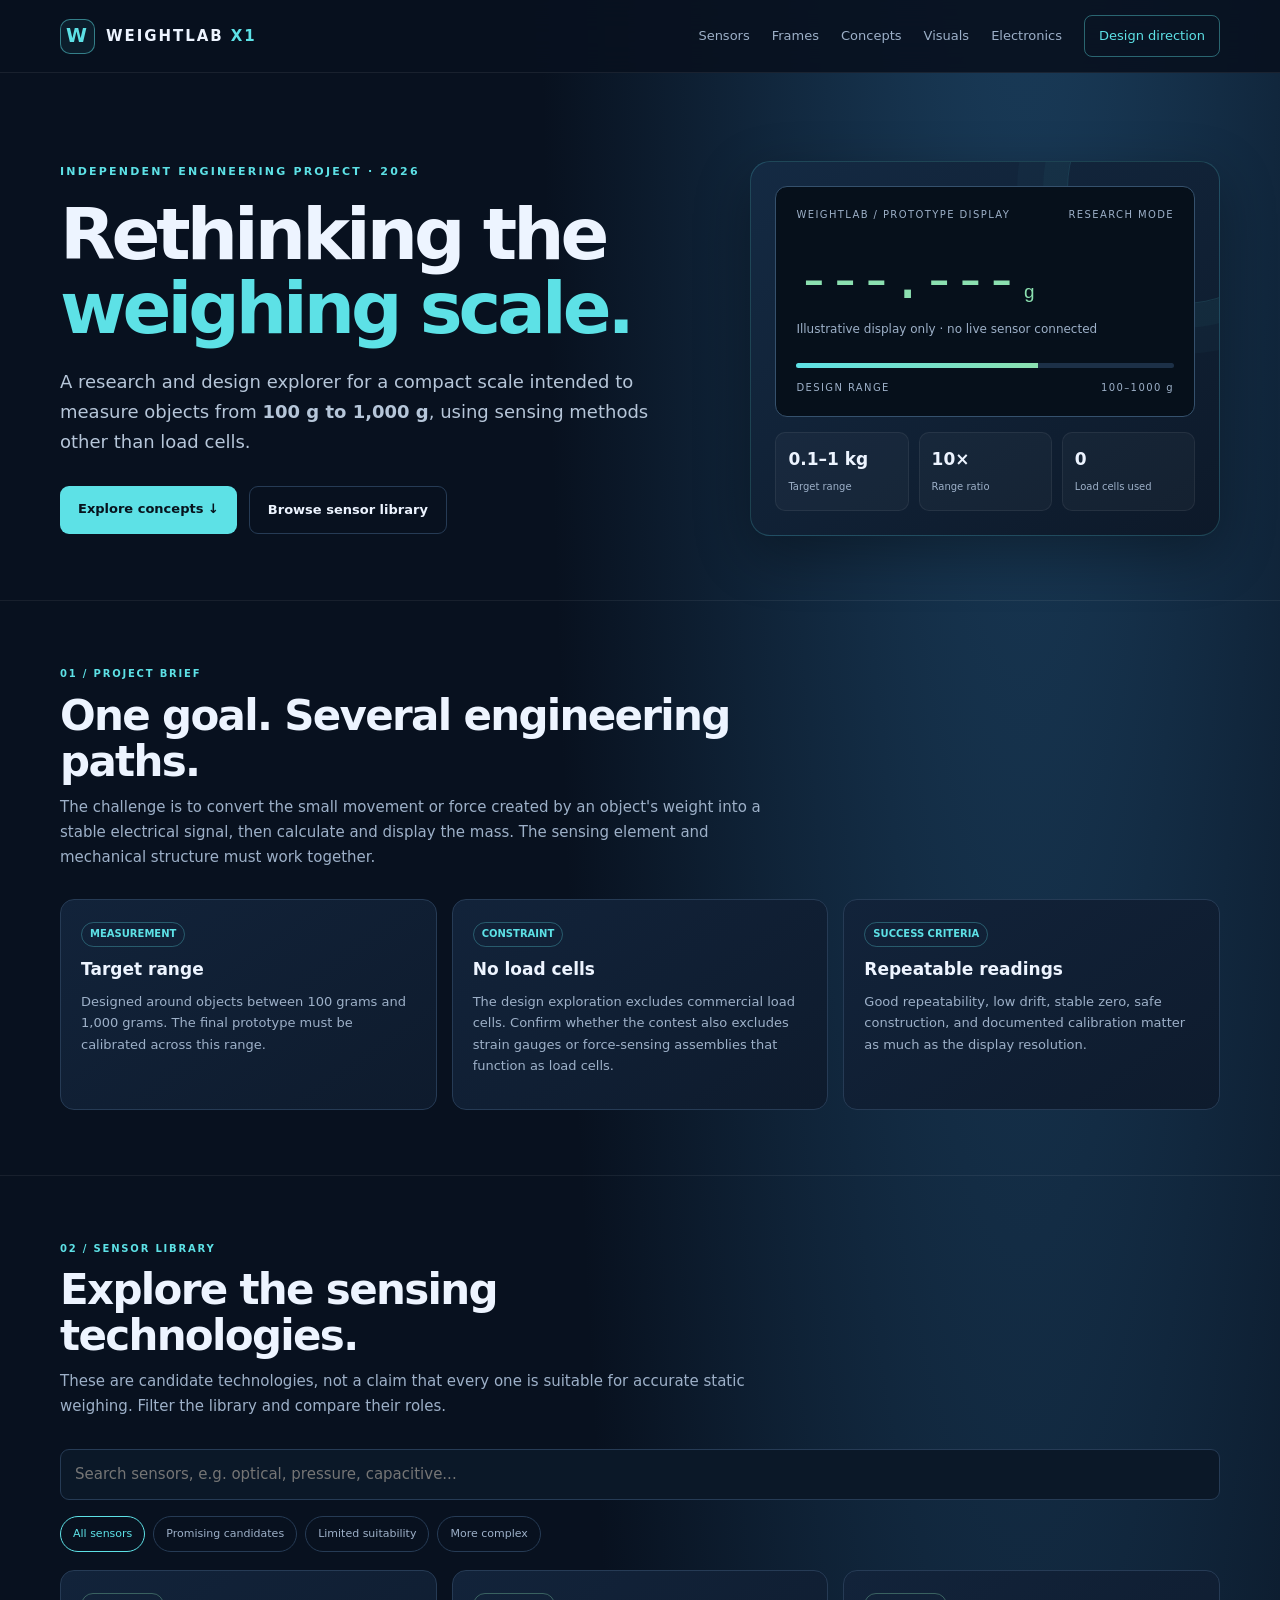
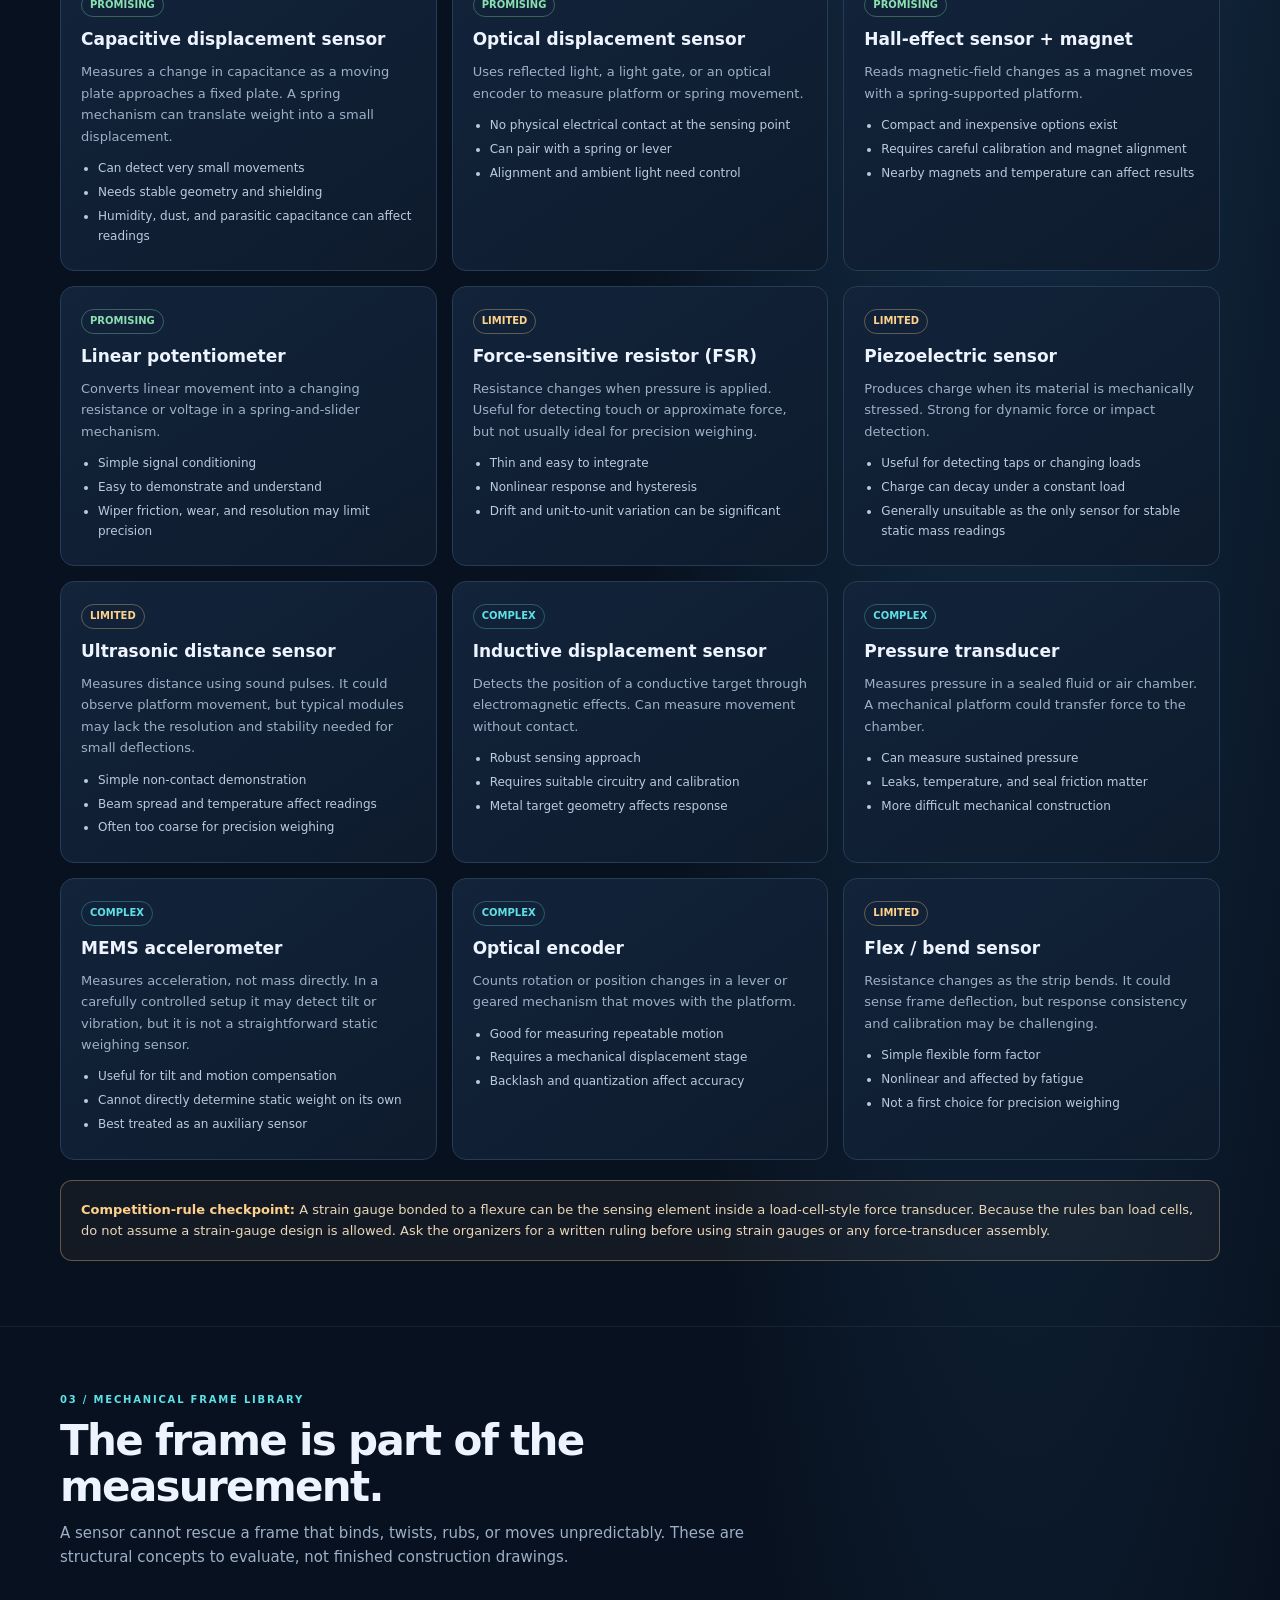
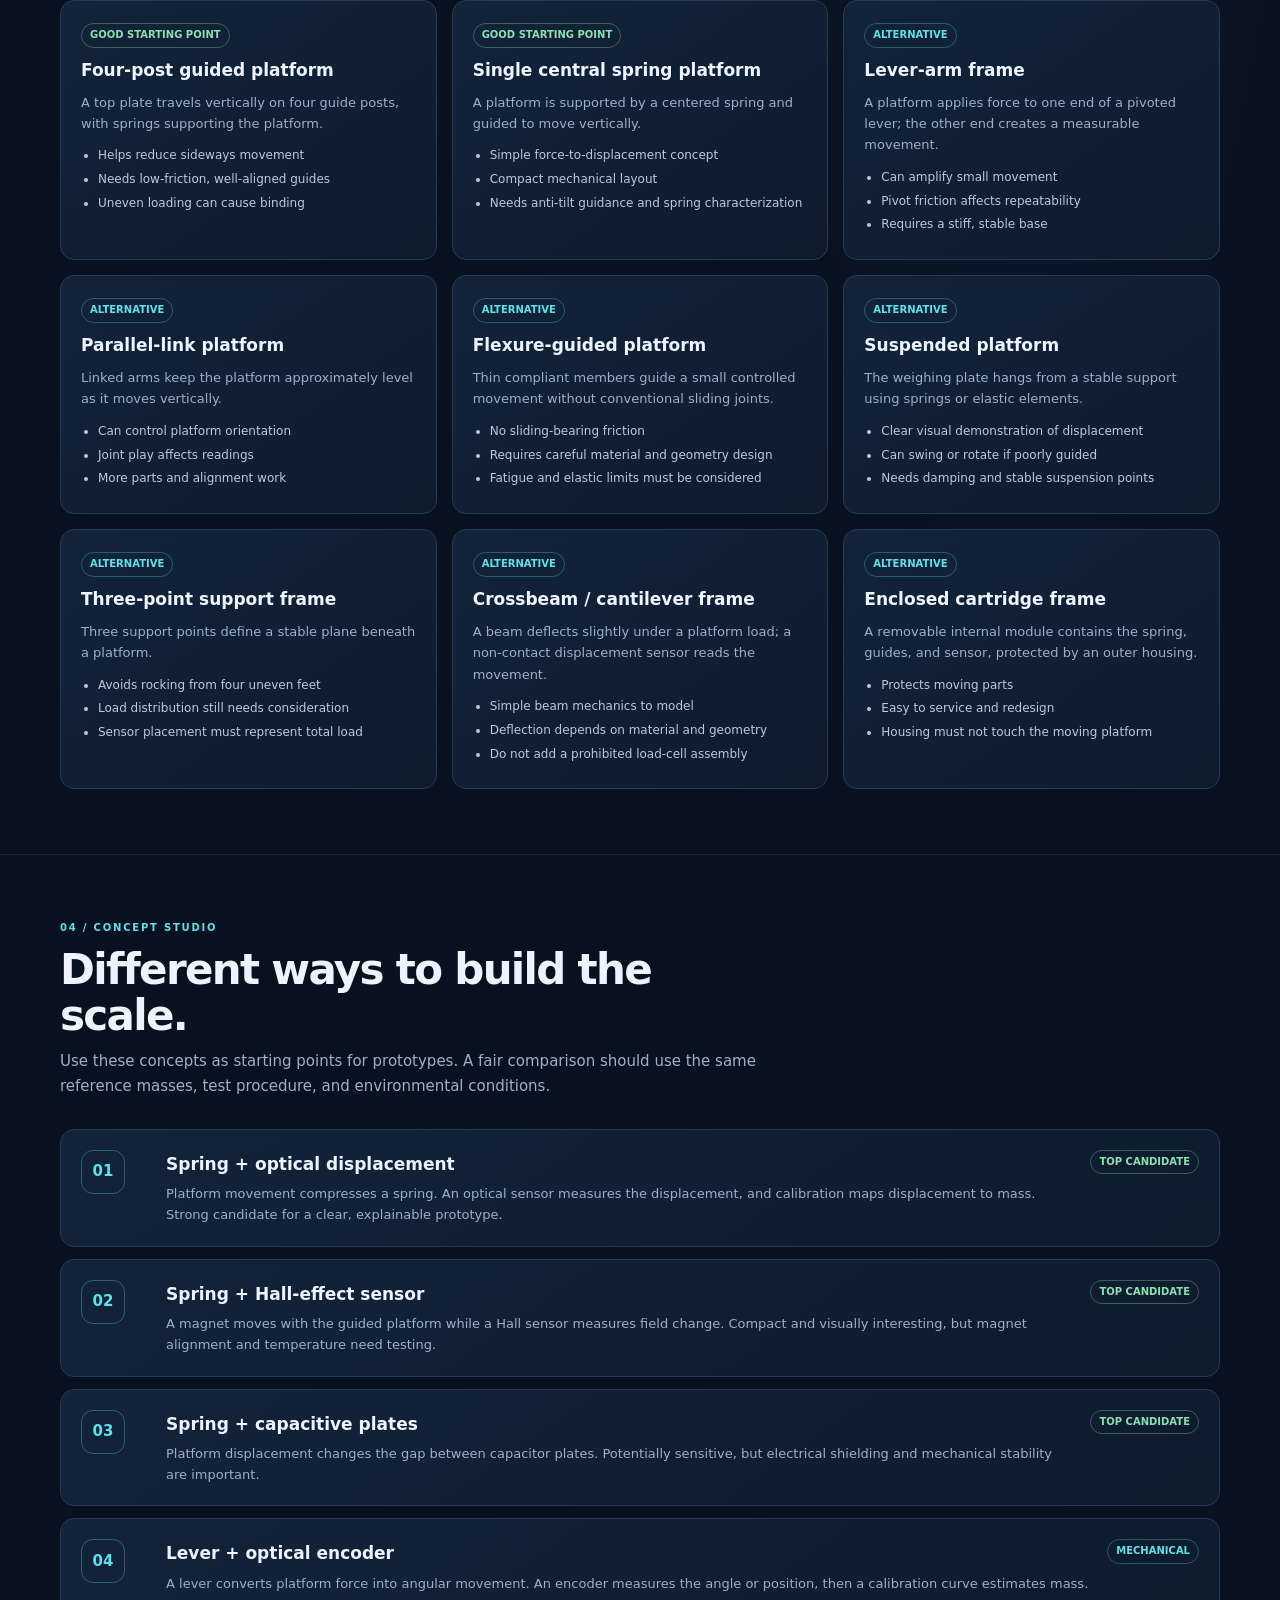
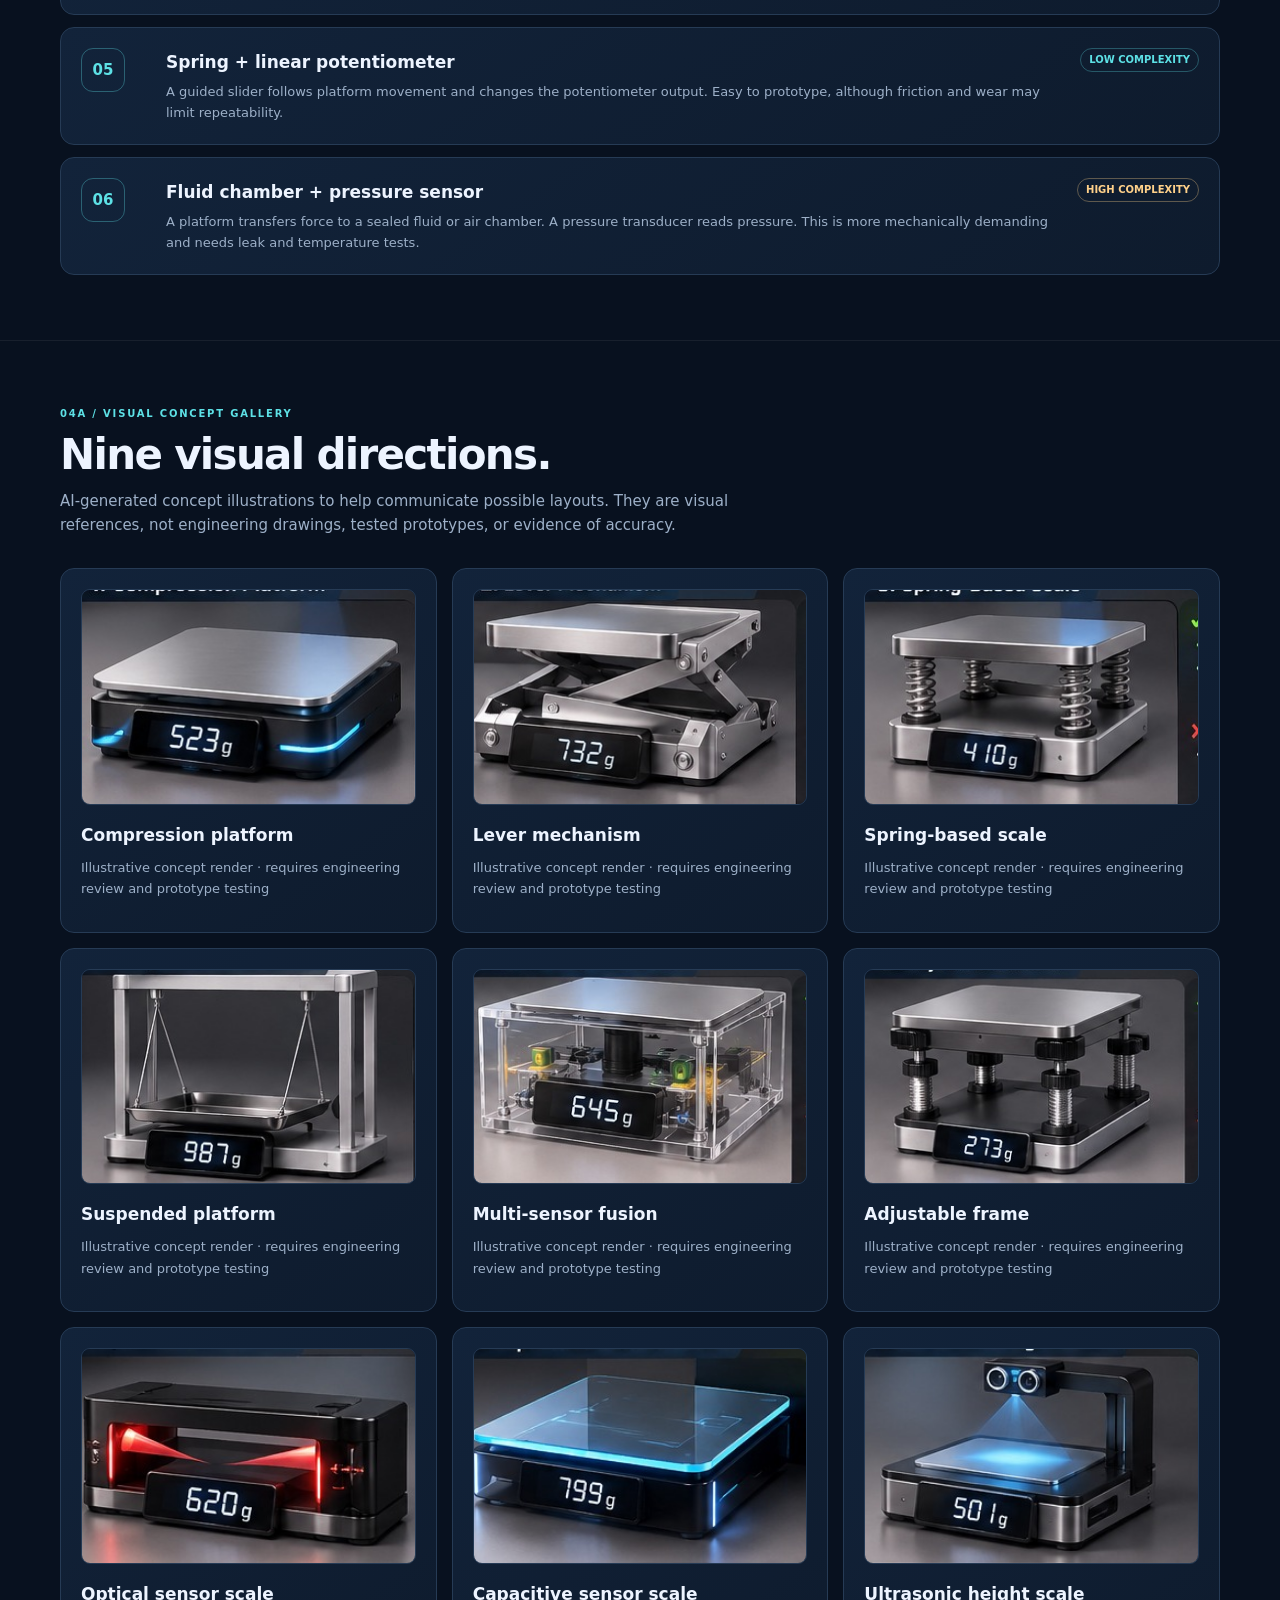
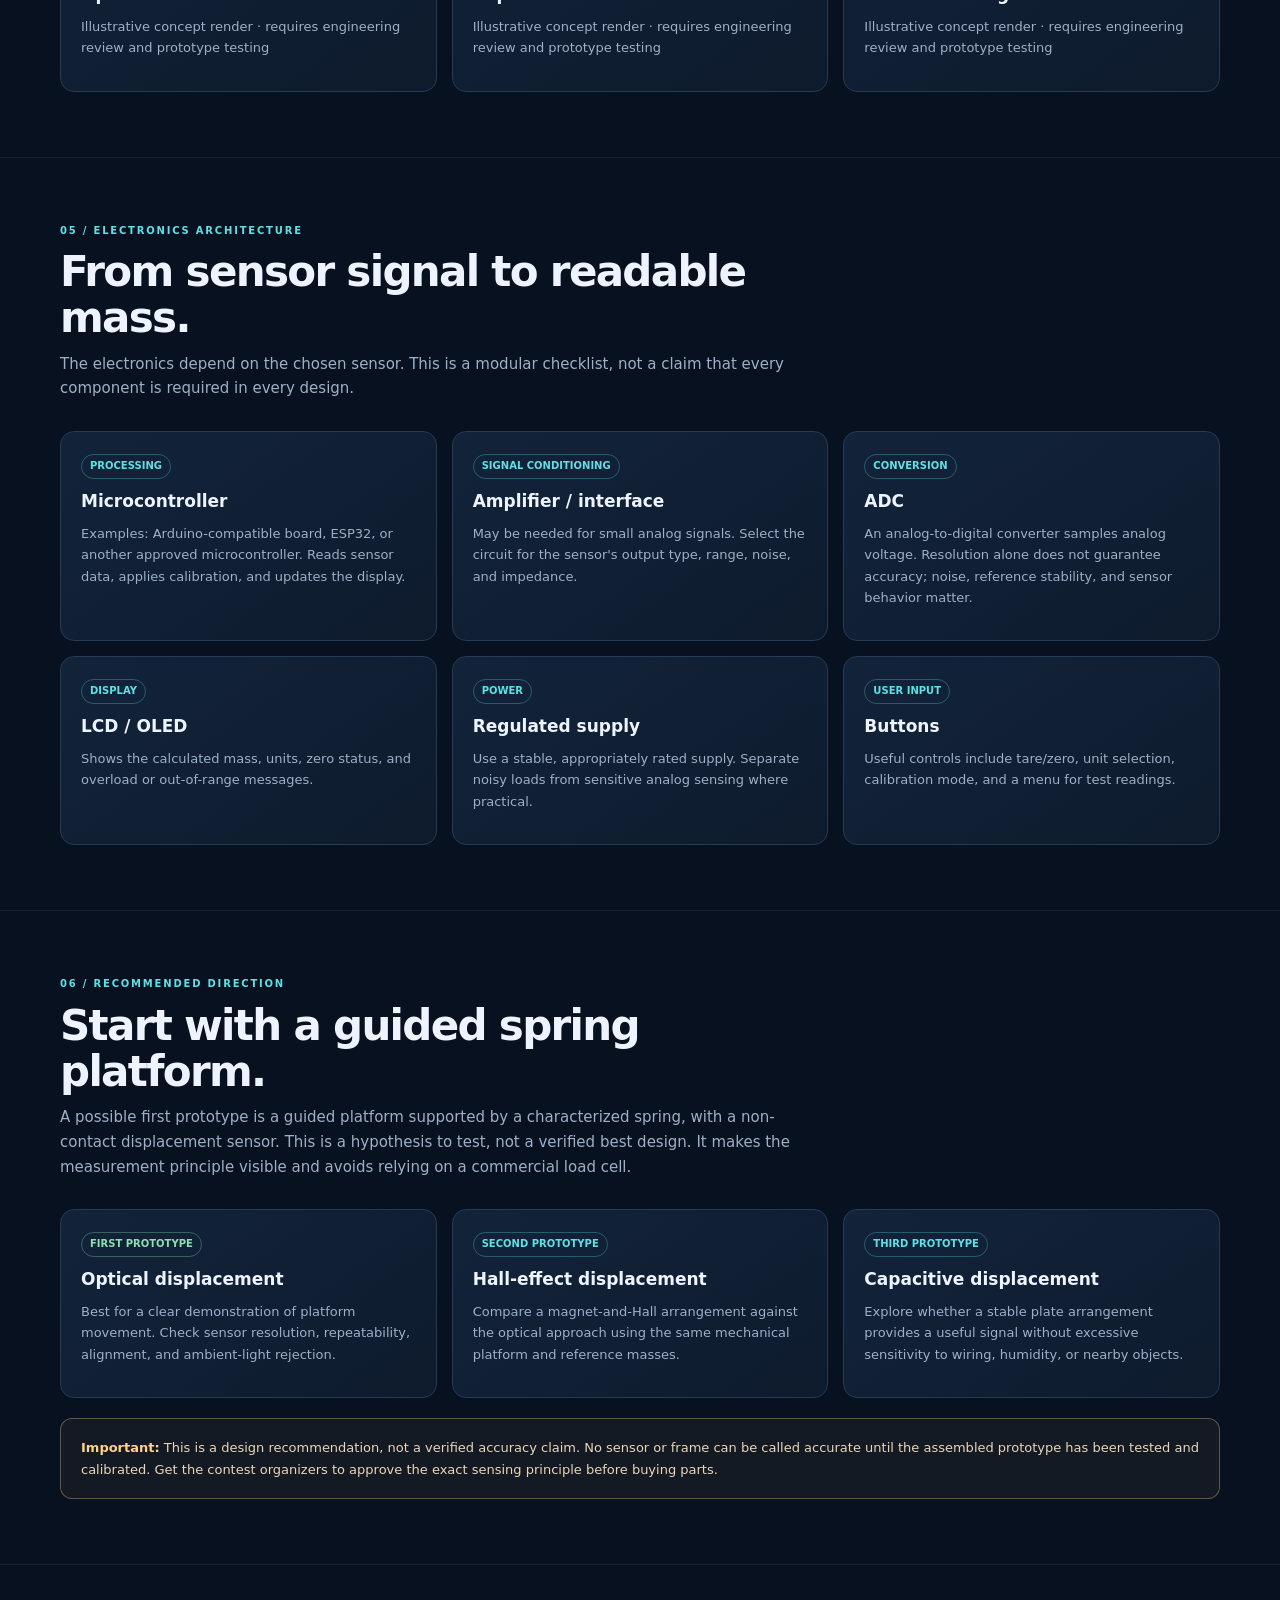
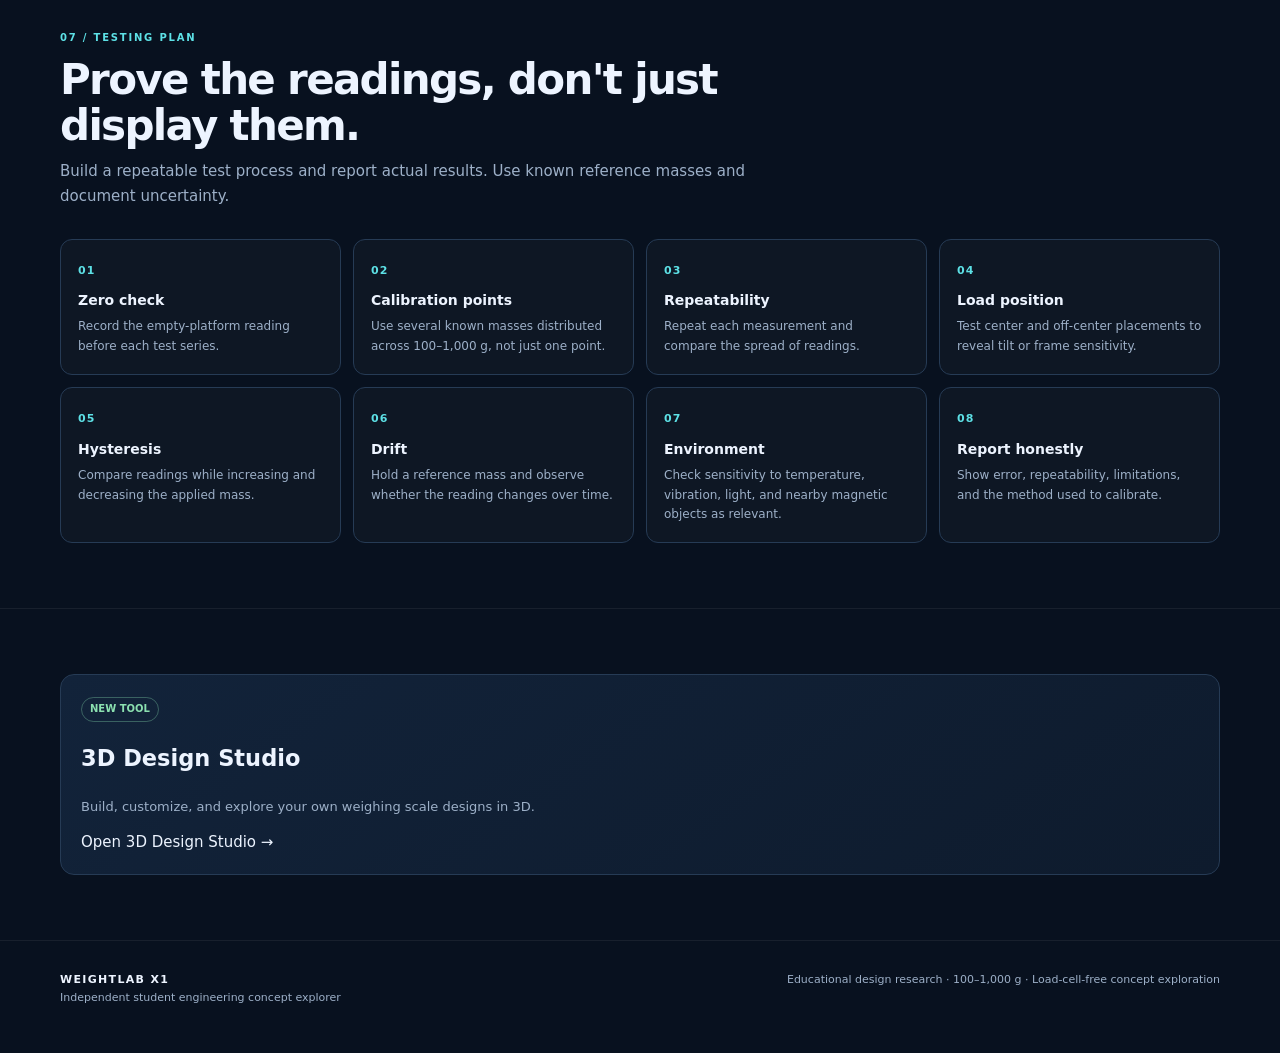
==== index.html @ 0cb0c3cd "Add 3D Design Studio to main website" ====
<!DOCTYPE html>
<html lang="en">
<head>
<meta charset="UTF-8">
<meta name="viewport" content="width=device-width, initial-scale=1.0">
<meta name="description" content="WEIGHTLAB X1: research and design explorer for a 100–1000 gram weighing scale using sensor technologies other than load cells.">
<title>WEIGHTLAB X1 | Engineering Design Lab</title>
<style>
:root{--bg:#08111f;--panel:#101e31;--panel2:#14263d;--line:#263b55;--text:#edf4ff;--muted:#9db0c8;--cyan:#5de1e6;--blue:#7aa7ff;--green:#8be0b0;--amber:#ffd18a;--red:#ff9b9b;--shadow:0 18px 55px #0005}
*{box-sizing:border-box}html{scroll-behavior:smooth}body{margin:0;background:radial-gradient(ellipse at 80% -10%,#1c4262 0,transparent 34%),var(--bg);color:var(--text);font:15px/1.65 Inter,ui-sans-serif,system-ui,-apple-system,Segoe UI,Roboto,Arial,sans-serif}
a{color:inherit;text-decoration:none}.wrap{width:min(1160px,calc(100% - 40px));margin:auto}
header{position:sticky;top:0;z-index:20;background:#08111fe8;backdrop-filter:blur(16px);border-bottom:1px solid #ffffff12}
.nav{height:72px;display:flex;align-items:center;justify-content:space-between;gap:20px}.brand{display:flex;align-items:center;gap:11px;font-weight:800;letter-spacing:.13em}.logo{width:35px;height:35px;border:1px solid #5de1e680;border-radius:10px;display:grid;place-items:center;color:var(--cyan);font-size:19px;background:#5de1e611}
nav{display:flex;gap:22px;align-items:center;color:var(--muted);font-size:13px}nav a:hover{color:var(--cyan)}.navbtn{padding:9px 14px;border:1px solid #5de1e666;border-radius:8px;color:var(--cyan)}
.hero{padding:88px 0 64px;display:grid;grid-template-columns:1.15fr .85fr;gap:55px;align-items:center}.eyebrow{color:var(--cyan);font-size:11px;letter-spacing:.2em;font-weight:800;text-transform:uppercase}.hero h1{font-size:clamp(42px,6vw,72px);line-height:1.02;letter-spacing:-.055em;margin:17px 0 22px}.hero h1 span{color:var(--cyan)}.lead{font-size:18px;color:#b6c6d9;max-width:650px}.actions{display:flex;gap:12px;flex-wrap:wrap;margin-top:30px}.btn{display:inline-flex;padding:12px 18px;border-radius:9px;font-weight:750;font-size:13px;background:var(--cyan);color:#07131d}.btn.secondary{background:transparent;color:var(--text);border:1px solid var(--line)}
.instrument{background:linear-gradient(145deg,#142a43,#0d1929);border:1px solid #5de1e633;border-radius:20px;padding:24px;box-shadow:var(--shadow);position:relative;overflow:hidden}.instrument:after{content:"";position:absolute;width:230px;height:230px;border:1px solid #5de1e622;border-radius:50%;right:-80px;top:-90px;box-shadow:0 0 0 24px #5de1e609,0 0 0 50px #5de1e606}.screen{background:#06101b;border:1px solid #35516d;border-radius:12px;padding:20px;position:relative;z-index:1}.screen-top{display:flex;justify-content:space-between;color:var(--muted);font-size:10px;letter-spacing:.14em}.readout{font:500 clamp(40px,5vw,58px)/1.2 ui-monospace,monospace;color:var(--green);margin:24px 0 3px;letter-spacing:-.06em}.unit{color:var(--muted);font-size:12px}.meter{height:5px;border-radius:5px;background:#1c3047;margin:23px 0 12px;overflow:hidden}.meter span{display:block;width:64%;height:100%;background:linear-gradient(90deg,var(--cyan),var(--green))}.specs{display:grid;grid-template-columns:repeat(3,1fr);gap:10px;margin-top:15px}.spec{background:#ffffff08;border:1px solid #ffffff10;padding:12px;border-radius:10px}.spec b{display:block;font-size:17px}.spec small{color:var(--muted);font-size:10px}
section{padding:65px 0;border-top:1px solid #ffffff10}.section-head{max-width:730px;margin-bottom:30px}.section-head h2{font-size:clamp(28px,4vw,42px);letter-spacing:-.04em;line-height:1.1;margin:10px 0}.section-head p{color:var(--muted);margin:0}.kicker{font-size:10px;letter-spacing:.18em;text-transform:uppercase;color:var(--cyan);font-weight:800}
.grid{display:grid;grid-template-columns:repeat(3,1fr);gap:15px}.card{background:linear-gradient(145deg,#12233a,#0e1b2d);border:1px solid var(--line);border-radius:14px;padding:20px;transition:.2s}.card:hover{transform:translateY(-3px);border-color:#5de1e677}.card h3{margin:8px 0;font-size:17px}.card p{color:var(--muted);font-size:13px;margin:0 0 12px}.tag{display:inline-block;border:1px solid #5de1e64d;color:var(--cyan);padding:3px 8px;border-radius:30px;font-size:10px;font-weight:750}.tag.good{color:var(--green);border-color:#8be0b055}.tag.warn{color:var(--amber);border-color:#ffd18a55}.tag.bad{color:var(--red);border-color:#ff9b9b55}
.card ul{padding-left:17px;color:#bdcadd;font-size:12px;margin:10px 0 0}.card li{margin:4px 0}
.callout{padding:18px 20px;border:1px solid #ffd18a55;background:#ffd18a0c;border-radius:12px;color:#e9d6b8;font-size:13px;margin-top:20px}.callout strong{color:var(--amber)}
.table-wrap{overflow-x:auto;border:1px solid var(--line);border-radius:13px;background:#0e1b2d}table{width:100%;border-collapse:collapse;min-width:740px;font-size:12px}th,td{text-align:left;padding:14px;border-bottom:1px solid #ffffff12;vertical-align:top}th{color:var(--cyan);font-size:10px;text-transform:uppercase;letter-spacing:.1em;background:#ffffff06}td{color:#c4d1e1}td strong{color:var(--text)}tr:last-child td{border-bottom:0}
.filters{display:flex;gap:8px;flex-wrap:wrap;margin:0 0 18px}.filter{background:transparent;color:var(--muted);border:1px solid var(--line);padding:8px 12px;border-radius:30px;cursor:pointer;font:inherit;font-size:11px}.filter.active,.filter:hover{color:var(--cyan);border-color:var(--cyan)}
.design{display:grid;grid-template-columns:70px 1fr auto;gap:15px;align-items:start}.num{width:44px;height:44px;display:grid;place-items:center;border:1px solid #5de1e655;border-radius:12px;color:var(--cyan);font-weight:800}.design h3{margin:0 0 5px}.design p{margin:0;color:var(--muted);font-size:13px}.design+.design{margin-top:12px}
.steps{counter-reset:step;display:grid;grid-template-columns:repeat(4,1fr);gap:12px}.step{background:#ffffff06;border:1px solid var(--line);border-radius:12px;padding:17px}.step:before{counter-increment:step;content:"0" counter(step);color:var(--cyan);font-size:11px;font-weight:800;letter-spacing:.1em}.step h3{font-size:14px;margin:8px 0 5px}.step p{font-size:12px;color:var(--muted);margin:0}
footer{padding:30px 0 45px;color:var(--muted);font-size:11px;border-top:1px solid #ffffff10}.foot{display:flex;justify-content:space-between;gap:20px;flex-wrap:wrap}
.search{width:100%;background:#0b1828;border:1px solid var(--line);border-radius:9px;padding:12px 14px;color:var(--text);font:inherit;margin-bottom:16px}.search:focus{outline:1px solid var(--cyan)}
@media(max-width:850px){.hero{grid-template-columns:1fr;gap:30px;padding-top:60px}.grid{grid-template-columns:repeat(2,1fr)}.steps{grid-template-columns:repeat(2,1fr)}nav{gap:12px}nav a:not(.navbtn){display:none}}
@media(max-width:560px){.wrap{width:min(100% - 28px,1160px)}.grid{grid-template-columns:1fr}.steps{grid-template-columns:1fr 1fr}.specs{grid-template-columns:1fr 1fr 1fr}.hero{padding:50px 0}.design{grid-template-columns:45px 1fr}.design .tag{grid-column:2}.nav{height:62px}}
</style>
</head>
<body>
<header><div class="wrap nav">
<a class="brand" href="#top"><span class="logo">W</span><span>WEIGHTLAB <span style="color:var(--cyan)">X1</span></span></a>
<nav><a href="#sensors">Sensors</a><a href="#frames">Frames</a><a href="#concepts">Concepts</a><a href="#visual-gallery">Visuals</a><a href="#electronics">Electronics</a><a class="navbtn" href="#recommendation">Design direction</a></nav>
</div></header>
<main id="top">
<div class="wrap hero">
<div><div class="eyebrow">Independent engineering project · 2026</div>
<h1>Rethinking the<br><span>weighing scale.</span></h1>
<p class="lead">A research and design explorer for a compact scale intended to measure objects from <strong>100 g to 1,000 g</strong>, using sensing methods other than load cells.</p>
<div class="actions"><a class="btn" href="#concepts">Explore concepts ↓</a><a class="btn secondary" href="#sensors">Browse sensor library</a></div>
</div>
<div class="instrument"><div class="screen">
<div class="screen-top"><span>WEIGHTLAB / PROTOTYPE DISPLAY</span><span>RESEARCH MODE</span></div>
<div class="readout">---.---<span style="font-size:19px"> g</span></div><div class="unit">Illustrative display only · no live sensor connected</div>
<div class="meter"><span></span></div><div class="screen-top"><span>DESIGN RANGE</span><span>100–1000 g</span></div>
</div><div class="specs"><div class="spec"><b>0.1–1 kg</b><small>Target range</small></div><div class="spec"><b>10×</b><small>Range ratio</small></div><div class="spec"><b>0</b><small>Load cells used</small></div></div></div>
</div>

<section id="mission"><div class="wrap"><div class="section-head"><div class="kicker">01 / Project brief</div><h2>One goal. Several engineering paths.</h2><p>The challenge is to convert the small movement or force created by an object's weight into a stable electrical signal, then calculate and display the mass. The sensing element and mechanical structure must work together.</p></div>
<div class="grid">
<div class="card"><span class="tag">MEASUREMENT</span><h3>Target range</h3><p>Designed around objects between 100 grams and 1,000 grams. The final prototype must be calibrated across this range.</p></div>
<div class="card"><span class="tag">CONSTRAINT</span><h3>No load cells</h3><p>The design exploration excludes commercial load cells. Confirm whether the contest also excludes strain gauges or force-sensing assemblies that function as load cells.</p></div>
<div class="card"><span class="tag">SUCCESS CRITERIA</span><h3>Repeatable readings</h3><p>Good repeatability, low drift, stable zero, safe construction, and documented calibration matter as much as the display resolution.</p></div>
</div></div></section>

<section id="sensors"><div class="wrap"><div class="section-head"><div class="kicker">02 / Sensor library</div><h2>Explore the sensing technologies.</h2><p>These are candidate technologies, not a claim that every one is suitable for accurate static weighing. Filter the library and compare their roles.</p></div>
<input class="search" id="sensorSearch" placeholder="Search sensors, e.g. optical, pressure, capacitive..." aria-label="Search sensors">
<div class="filters" id="sensorFilters"><button class="filter active" data-filter="all">All sensors</button><button class="filter" data-filter="promising">Promising candidates</button><button class="filter" data-filter="limited">Limited suitability</button><button class="filter" data-filter="complex">More complex</button></div>
<div class="grid" id="sensorGrid">
<article class="card sensor" data-kind="promising"><span class="tag good">PROMISING</span><h3>Capacitive displacement sensor</h3><p>Measures a change in capacitance as a moving plate approaches a fixed plate. A spring mechanism can translate weight into a small displacement.</p><ul><li>Can detect very small movements</li><li>Needs stable geometry and shielding</li><li>Humidity, dust, and parasitic capacitance can affect readings</li></ul></article>
<article class="card sensor" data-kind="promising"><span class="tag good">PROMISING</span><h3>Optical displacement sensor</h3><p>Uses reflected light, a light gate, or an optical encoder to measure platform or spring movement.</p><ul><li>No physical electrical contact at the sensing point</li><li>Can pair with a spring or lever</li><li>Alignment and ambient light need control</li></ul></article>
<article class="card sensor" data-kind="promising"><span class="tag good">PROMISING</span><h3>Hall-effect sensor + magnet</h3><p>Reads magnetic-field changes as a magnet moves with a spring-supported platform.</p><ul><li>Compact and inexpensive options exist</li><li>Requires careful calibration and magnet alignment</li><li>Nearby magnets and temperature can affect results</li></ul></article>
<article class="card sensor" data-kind="promising"><span class="tag good">PROMISING</span><h3>Linear potentiometer</h3><p>Converts linear movement into a changing resistance or voltage in a spring-and-slider mechanism.</p><ul><li>Simple signal conditioning</li><li>Easy to demonstrate and understand</li><li>Wiper friction, wear, and resolution may limit precision</li></ul></article>
<article class="card sensor" data-kind="limited"><span class="tag warn">LIMITED</span><h3>Force-sensitive resistor (FSR)</h3><p>Resistance changes when pressure is applied. Useful for detecting touch or approximate force, but not usually ideal for precision weighing.</p><ul><li>Thin and easy to integrate</li><li>Nonlinear response and hysteresis</li><li>Drift and unit-to-unit variation can be significant</li></ul></article>
<article class="card sensor" data-kind="limited"><span class="tag warn">LIMITED</span><h3>Piezoelectric sensor</h3><p>Produces charge when its material is mechanically stressed. Strong for dynamic force or impact detection.</p><ul><li>Useful for detecting taps or changing loads</li><li>Charge can decay under a constant load</li><li>Generally unsuitable as the only sensor for stable static mass readings</li></ul></article>
<article class="card sensor" data-kind="limited"><span class="tag warn">LIMITED</span><h3>Ultrasonic distance sensor</h3><p>Measures distance using sound pulses. It could observe platform movement, but typical modules may lack the resolution and stability needed for small deflections.</p><ul><li>Simple non-contact demonstration</li><li>Beam spread and temperature affect readings</li><li>Often too coarse for precision weighing</li></ul></article>
<article class="card sensor" data-kind="complex"><span class="tag">COMPLEX</span><h3>Inductive displacement sensor</h3><p>Detects the position of a conductive target through electromagnetic effects. Can measure movement without contact.</p><ul><li>Robust sensing approach</li><li>Requires suitable circuitry and calibration</li><li>Metal target geometry affects response</li></ul></article>
<article class="card sensor" data-kind="complex"><span class="tag">COMPLEX</span><h3>Pressure transducer</h3><p>Measures pressure in a sealed fluid or air chamber. A mechanical platform could transfer force to the chamber.</p><ul><li>Can measure sustained pressure</li><li>Leaks, temperature, and seal friction matter</li><li>More difficult mechanical construction</li></ul></article>
<article class="card sensor" data-kind="complex"><span class="tag">COMPLEX</span><h3>MEMS accelerometer</h3><p>Measures acceleration, not mass directly. In a carefully controlled setup it may detect tilt or vibration, but it is not a straightforward static weighing sensor.</p><ul><li>Useful for tilt and motion compensation</li><li>Cannot directly determine static weight on its own</li><li>Best treated as an auxiliary sensor</li></ul></article>
<article class="card sensor" data-kind="complex"><span class="tag">COMPLEX</span><h3>Optical encoder</h3><p>Counts rotation or position changes in a lever or geared mechanism that moves with the platform.</p><ul><li>Good for measuring repeatable motion</li><li>Requires a mechanical displacement stage</li><li>Backlash and quantization affect accuracy</li></ul></article>
<article class="card sensor" data-kind="limited"><span class="tag warn">LIMITED</span><h3>Flex / bend sensor</h3><p>Resistance changes as the strip bends. It could sense frame deflection, but response consistency and calibration may be challenging.</p><ul><li>Simple flexible form factor</li><li>Nonlinear and affected by fatigue</li><li>Not a first choice for precision weighing</li></ul></article>
</div>
<div class="callout"><strong>Competition-rule checkpoint:</strong> A strain gauge bonded to a flexure can be the sensing element inside a load-cell-style force transducer. Because the rules ban load cells, do not assume a strain-gauge design is allowed. Ask the organizers for a written ruling before using strain gauges or any force-transducer assembly.</div>
</div></section>

<section id="frames"><div class="wrap"><div class="section-head"><div class="kicker">03 / Mechanical frame library</div><h2>The frame is part of the measurement.</h2><p>A sensor cannot rescue a frame that binds, twists, rubs, or moves unpredictably. These are structural concepts to evaluate, not finished construction drawings.</p></div>
<div class="grid">
<div class="card"><span class="tag good">GOOD STARTING POINT</span><h3>Four-post guided platform</h3><p>A top plate travels vertically on four guide posts, with springs supporting the platform.</p><ul><li>Helps reduce sideways movement</li><li>Needs low-friction, well-aligned guides</li><li>Uneven loading can cause binding</li></ul></div>
<div class="card"><span class="tag good">GOOD STARTING POINT</span><h3>Single central spring platform</h3><p>A platform is supported by a centered spring and guided to move vertically.</p><ul><li>Simple force-to-displacement concept</li><li>Compact mechanical layout</li><li>Needs anti-tilt guidance and spring characterization</li></ul></div>
<div class="card"><span class="tag">ALTERNATIVE</span><h3>Lever-arm frame</h3><p>A platform applies force to one end of a pivoted lever; the other end creates a measurable movement.</p><ul><li>Can amplify small movement</li><li>Pivot friction affects repeatability</li><li>Requires a stiff, stable base</li></ul></div>
<div class="card"><span class="tag">ALTERNATIVE</span><h3>Parallel-link platform</h3><p>Linked arms keep the platform approximately level as it moves vertically.</p><ul><li>Can control platform orientation</li><li>Joint play affects readings</li><li>More parts and alignment work</li></ul></div>
<div class="card"><span class="tag">ALTERNATIVE</span><h3>Flexure-guided platform</h3><p>Thin compliant members guide a small controlled movement without conventional sliding joints.</p><ul><li>No sliding-bearing friction</li><li>Requires careful material and geometry design</li><li>Fatigue and elastic limits must be considered</li></ul></div>
<div class="card"><span class="tag">ALTERNATIVE</span><h3>Suspended platform</h3><p>The weighing plate hangs from a stable support using springs or elastic elements.</p><ul><li>Clear visual demonstration of displacement</li><li>Can swing or rotate if poorly guided</li><li>Needs damping and stable suspension points</li></ul></div>
<div class="card"><span class="tag">ALTERNATIVE</span><h3>Three-point support frame</h3><p>Three support points define a stable plane beneath a platform.</p><ul><li>Avoids rocking from four uneven feet</li><li>Load distribution still needs consideration</li><li>Sensor placement must represent total load</li></ul></div>
<div class="card"><span class="tag">ALTERNATIVE</span><h3>Crossbeam / cantilever frame</h3><p>A beam deflects slightly under a platform load; a non-contact displacement sensor reads the movement.</p><ul><li>Simple beam mechanics to model</li><li>Deflection depends on material and geometry</li><li>Do not add a prohibited load-cell assembly</li></ul></div>
<div class="card"><span class="tag">ALTERNATIVE</span><h3>Enclosed cartridge frame</h3><p>A removable internal module contains the spring, guides, and sensor, protected by an outer housing.</p><ul><li>Protects moving parts</li><li>Easy to service and redesign</li><li>Housing must not touch the moving platform</li></ul></div>
</div></div></section>

<section id="concepts"><div class="wrap"><div class="section-head"><div class="kicker">04 / Concept studio</div><h2>Different ways to build the scale.</h2><p>Use these concepts as starting points for prototypes. A fair comparison should use the same reference masses, test procedure, and environmental conditions.</p></div>
<div class="card design"><div class="num">01</div><div><h3>Spring + optical displacement</h3><p>Platform movement compresses a spring. An optical sensor measures the displacement, and calibration maps displacement to mass. Strong candidate for a clear, explainable prototype.</p></div><span class="tag good">TOP CANDIDATE</span></div>
<div class="card design"><div class="num">02</div><div><h3>Spring + Hall-effect sensor</h3><p>A magnet moves with the guided platform while a Hall sensor measures field change. Compact and visually interesting, but magnet alignment and temperature need testing.</p></div><span class="tag good">TOP CANDIDATE</span></div>
<div class="card design"><div class="num">03</div><div><h3>Spring + capacitive plates</h3><p>Platform displacement changes the gap between capacitor plates. Potentially sensitive, but electrical shielding and mechanical stability are important.</p></div><span class="tag good">TOP CANDIDATE</span></div>
<div class="card design"><div class="num">04</div><div><h3>Lever + optical encoder</h3><p>A lever converts platform force into angular movement. An encoder measures the angle or position, then a calibration curve estimates mass.</p></div><span class="tag">MECHANICAL</span></div>
<div class="card design"><div class="num">05</div><div><h3>Spring + linear potentiometer</h3><p>A guided slider follows platform movement and changes the potentiometer output. Easy to prototype, although friction and wear may limit repeatability.</p></div><span class="tag">LOW COMPLEXITY</span></div>
<div class="card design"><div class="num">06</div><div><h3>Fluid chamber + pressure sensor</h3><p>A platform transfers force to a sealed fluid or air chamber. A pressure transducer reads pressure. This is more mechanically demanding and needs leak and temperature tests.</p></div><span class="tag warn">HIGH COMPLEXITY</span></div>
</div></section>


<section id="visual-gallery"><div class="wrap">
<div class="section-head"><div class="kicker">04A / Visual concept gallery</div>
<h2>Nine visual directions.</h2>
<p>AI-generated concept illustrations to help communicate possible layouts. They are visual references, not engineering drawings, tested prototypes, or evidence of accuracy.</p></div>
<div class="grid concept-gallery">
<article class="card"><img src="compression-platform.jpg" alt="AI-generated illustration of Compression platform" style="width:100%;aspect-ratio:1.55;object-fit:cover;border-radius:9px;border:1px solid var(--line)"><h3>Compression platform</h3><p>Illustrative concept render · requires engineering review and prototype testing</p></article><article class="card"><img src="lever-mechanism.jpg" alt="AI-generated illustration of Lever mechanism" style="width:100%;aspect-ratio:1.55;object-fit:cover;border-radius:9px;border:1px solid var(--line)"><h3>Lever mechanism</h3><p>Illustrative concept render · requires engineering review and prototype testing</p></article><article class="card"><img src="spring-based-scale.jpg" alt="AI-generated illustration of Spring-based scale" style="width:100%;aspect-ratio:1.55;object-fit:cover;border-radius:9px;border:1px solid var(--line)"><h3>Spring-based scale</h3><p>Illustrative concept render · requires engineering review and prototype testing</p></article><article class="card"><img src="suspended-platform.jpg" alt="AI-generated illustration of Suspended platform" style="width:100%;aspect-ratio:1.55;object-fit:cover;border-radius:9px;border:1px solid var(--line)"><h3>Suspended platform</h3><p>Illustrative concept render · requires engineering review and prototype testing</p></article><article class="card"><img src="multi-sensor-fusion.jpg" alt="AI-generated illustration of Multi-sensor fusion" style="width:100%;aspect-ratio:1.55;object-fit:cover;border-radius:9px;border:1px solid var(--line)"><h3>Multi-sensor fusion</h3><p>Illustrative concept render · requires engineering review and prototype testing</p></article><article class="card"><img src="adjustable-frame.jpg" alt="AI-generated illustration of Adjustable frame" style="width:100%;aspect-ratio:1.55;object-fit:cover;border-radius:9px;border:1px solid var(--line)"><h3>Adjustable frame</h3><p>Illustrative concept render · requires engineering review and prototype testing</p></article><article class="card"><img src="optical-sensor-scale.jpg" alt="AI-generated illustration of Optical sensor scale" style="width:100%;aspect-ratio:1.55;object-fit:cover;border-radius:9px;border:1px solid var(--line)"><h3>Optical sensor scale</h3><p>Illustrative concept render · requires engineering review and prototype testing</p></article><article class="card"><img src="capacitive-sensor-scale.jpg" alt="AI-generated illustration of Capacitive sensor scale" style="width:100%;aspect-ratio:1.55;object-fit:cover;border-radius:9px;border:1px solid var(--line)"><h3>Capacitive sensor scale</h3><p>Illustrative concept render · requires engineering review and prototype testing</p></article><article class="card"><img src="ultrasonic-height-scale.jpg" alt="AI-generated illustration of Ultrasonic height scale" style="width:100%;aspect-ratio:1.55;object-fit:cover;border-radius:9px;border:1px solid var(--line)"><h3>Ultrasonic height scale</h3><p>Illustrative concept render · requires engineering review and prototype testing</p></article></div></div></section>
<section id="electronics"><div class="wrap"><div class="section-head"><div class="kicker">05 / Electronics architecture</div><h2>From sensor signal to readable mass.</h2><p>The electronics depend on the chosen sensor. This is a modular checklist, not a claim that every component is required in every design.</p></div>
<div class="grid">
<div class="card"><span class="tag">PROCESSING</span><h3>Microcontroller</h3><p>Examples: Arduino-compatible board, ESP32, or another approved microcontroller. Reads sensor data, applies calibration, and updates the display.</p></div>
<div class="card"><span class="tag">SIGNAL CONDITIONING</span><h3>Amplifier / interface</h3><p>May be needed for small analog signals. Select the circuit for the sensor's output type, range, noise, and impedance.</p></div>
<div class="card"><span class="tag">CONVERSION</span><h3>ADC</h3><p>An analog-to-digital converter samples analog voltage. Resolution alone does not guarantee accuracy; noise, reference stability, and sensor behavior matter.</p></div>
<div class="card"><span class="tag">DISPLAY</span><h3>LCD / OLED</h3><p>Shows the calculated mass, units, zero status, and overload or out-of-range messages.</p></div>
<div class="card"><span class="tag">POWER</span><h3>Regulated supply</h3><p>Use a stable, appropriately rated supply. Separate noisy loads from sensitive analog sensing where practical.</p></div>
<div class="card"><span class="tag">USER INPUT</span><h3>Buttons</h3><p>Useful controls include tare/zero, unit selection, calibration mode, and a menu for test readings.</p></div>
</div></div></section>

<section id="recommendation"><div class="wrap"><div class="section-head"><div class="kicker">06 / Recommended direction</div><h2>Start with a guided spring platform.</h2><p>A possible first prototype is a guided platform supported by a characterized spring, with a non-contact displacement sensor. This is a hypothesis to test, not a verified best design. It makes the measurement principle visible and avoids relying on a commercial load cell.</p></div>
<div class="grid">
<div class="card"><span class="tag good">FIRST PROTOTYPE</span><h3>Optical displacement</h3><p>Best for a clear demonstration of platform movement. Check sensor resolution, repeatability, alignment, and ambient-light rejection.</p></div>
<div class="card"><span class="tag">SECOND PROTOTYPE</span><h3>Hall-effect displacement</h3><p>Compare a magnet-and-Hall arrangement against the optical approach using the same mechanical platform and reference masses.</p></div>
<div class="card"><span class="tag">THIRD PROTOTYPE</span><h3>Capacitive displacement</h3><p>Explore whether a stable plate arrangement provides a useful signal without excessive sensitivity to wiring, humidity, or nearby objects.</p></div>
</div>
<div class="callout"><strong>Important:</strong> This is a design recommendation, not a verified accuracy claim. No sensor or frame can be called accurate until the assembled prototype has been tested and calibrated. Get the contest organizers to approve the exact sensing principle before buying parts.</div>
</div></section>

<section id="testing"><div class="wrap"><div class="section-head"><div class="kicker">07 / Testing plan</div><h2>Prove the readings, don't just display them.</h2><p>Build a repeatable test process and report actual results. Use known reference masses and document uncertainty.</p></div>
<div class="steps">
<div class="step"><h3>Zero check</h3><p>Record the empty-platform reading before each test series.</p></div>
<div class="step"><h3>Calibration points</h3><p>Use several known masses distributed across 100–1,000 g, not just one point.</p></div>
<div class="step"><h3>Repeatability</h3><p>Repeat each measurement and compare the spread of readings.</p></div>
<div class="step"><h3>Load position</h3><p>Test center and off-center placements to reveal tilt or frame sensitivity.</p></div>
<div class="step"><h3>Hysteresis</h3><p>Compare readings while increasing and decreasing the applied mass.</p></div>
<div class="step"><h3>Drift</h3><p>Hold a reference mass and observe whether the reading changes over time.</p></div>
<div class="step"><h3>Environment</h3><p>Check sensitivity to temperature, vibration, light, and nearby magnetic objects as relevant.</p></div>
<div class="step"><h3>Report honestly</h3><p>Show error, repeatability, limitations, and the method used to calibrate.</p></div>
</div></div></section>
  <section id="design-studio">
  <div class="wrap">
    <div class="card">
      <span class="tag good">NEW TOOL</span>
      <h2>3D Design Studio</h2>
      <p>Build, customize, and explore your own weighing scale designs in 3D.</p>
      <a href="weightlab_x1_design_studio_v2.html" class="button">
        Open 3D Design Studio →
      </a>
    </div>
  </div>
</section>
</main>
<footer><div class="wrap foot"><div><strong style="color:var(--text);letter-spacing:.12em">WEIGHTLAB X1</strong><br>Independent student engineering concept explorer</div><div>Educational design research · 100–1,000 g · Load-cell-free concept exploration</div></div></footer>
<script>
const search=document.getElementById('sensorSearch');
const cards=[...document.querySelectorAll('.sensor')];
let filter='all';
function update(){const q=search.value.toLowerCase();cards.forEach(c=>{const okFilter=filter==='all'||c.dataset.kind===filter;const okText=c.innerText.toLowerCase().includes(q);c.style.display=okFilter&&okText?'':'none';});}
search.addEventListener('input',update);
document.querySelectorAll('.filter').forEach(b=>b.addEventListener('click',()=>{document.querySelectorAll('.filter').forEach(x=>x.classList.remove('active'));b.classList.add('active');filter=b.dataset.filter;update();}));
</script>
</body></html>
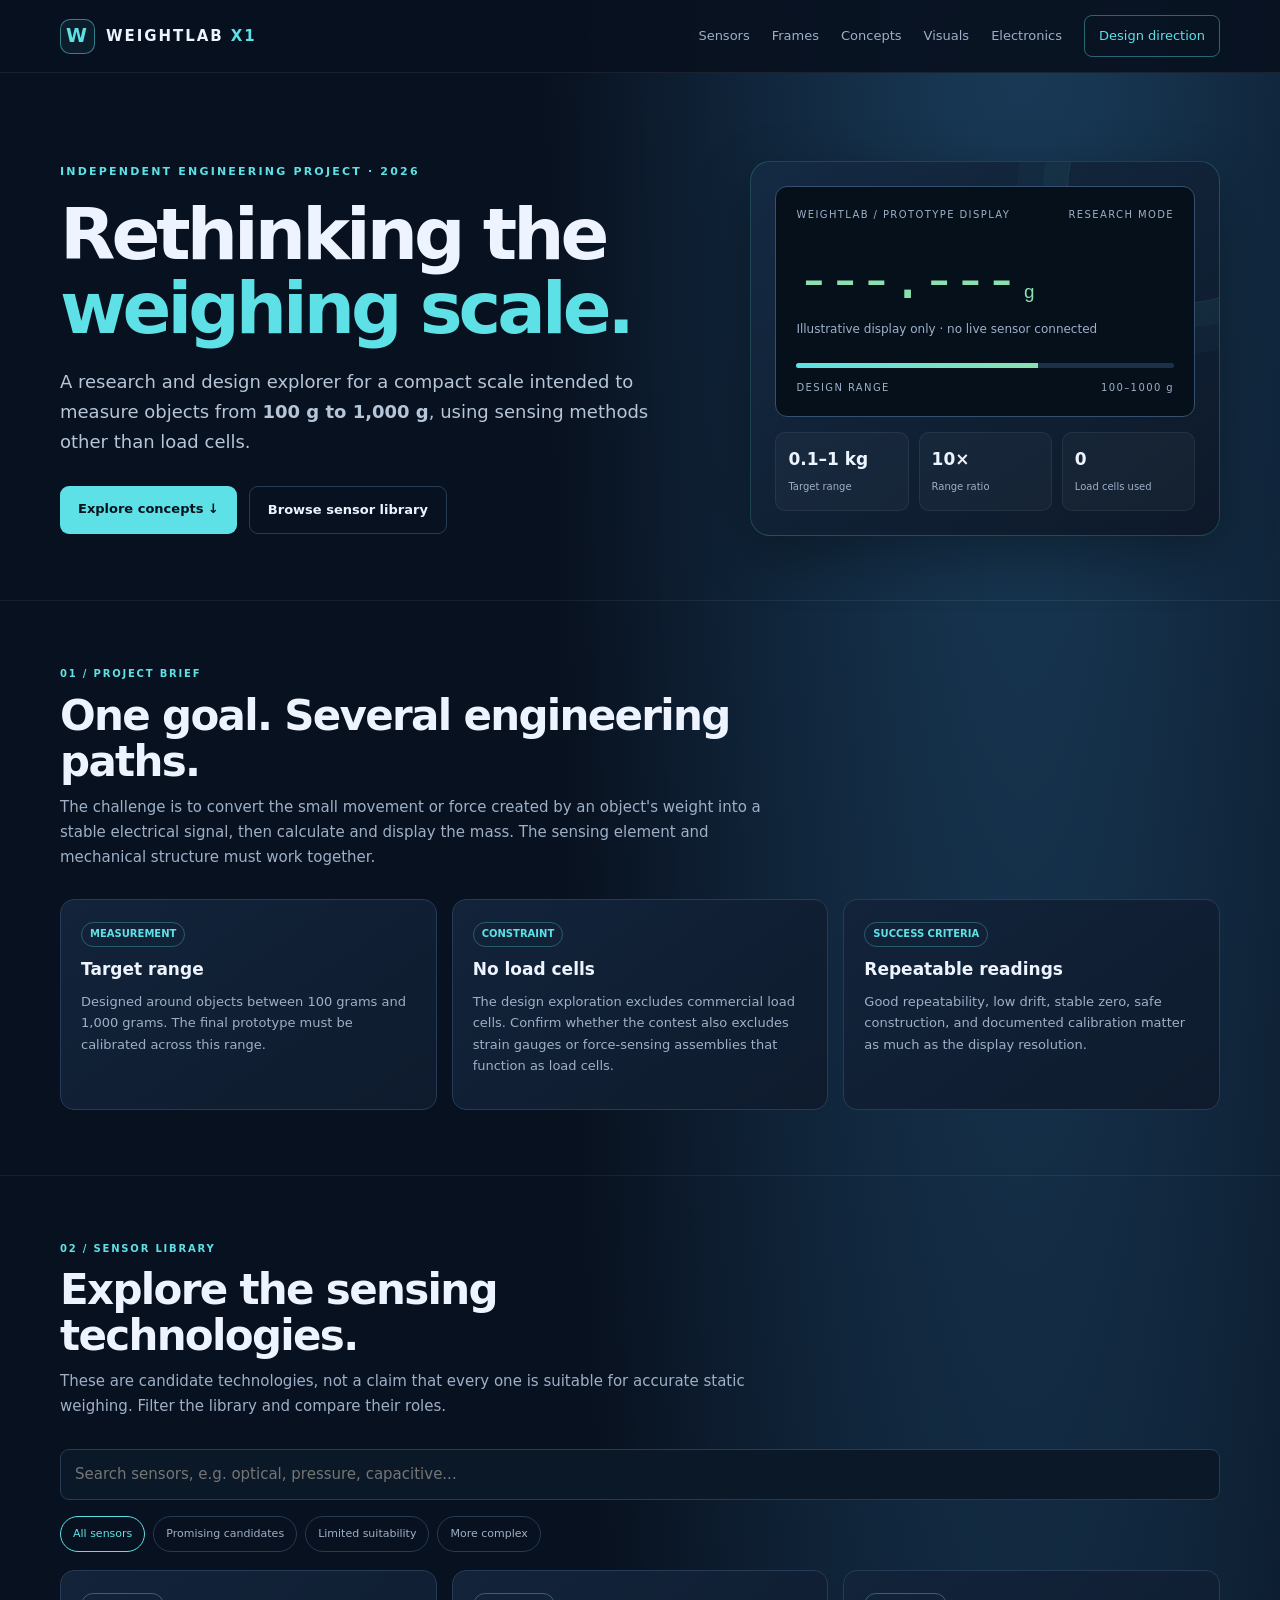
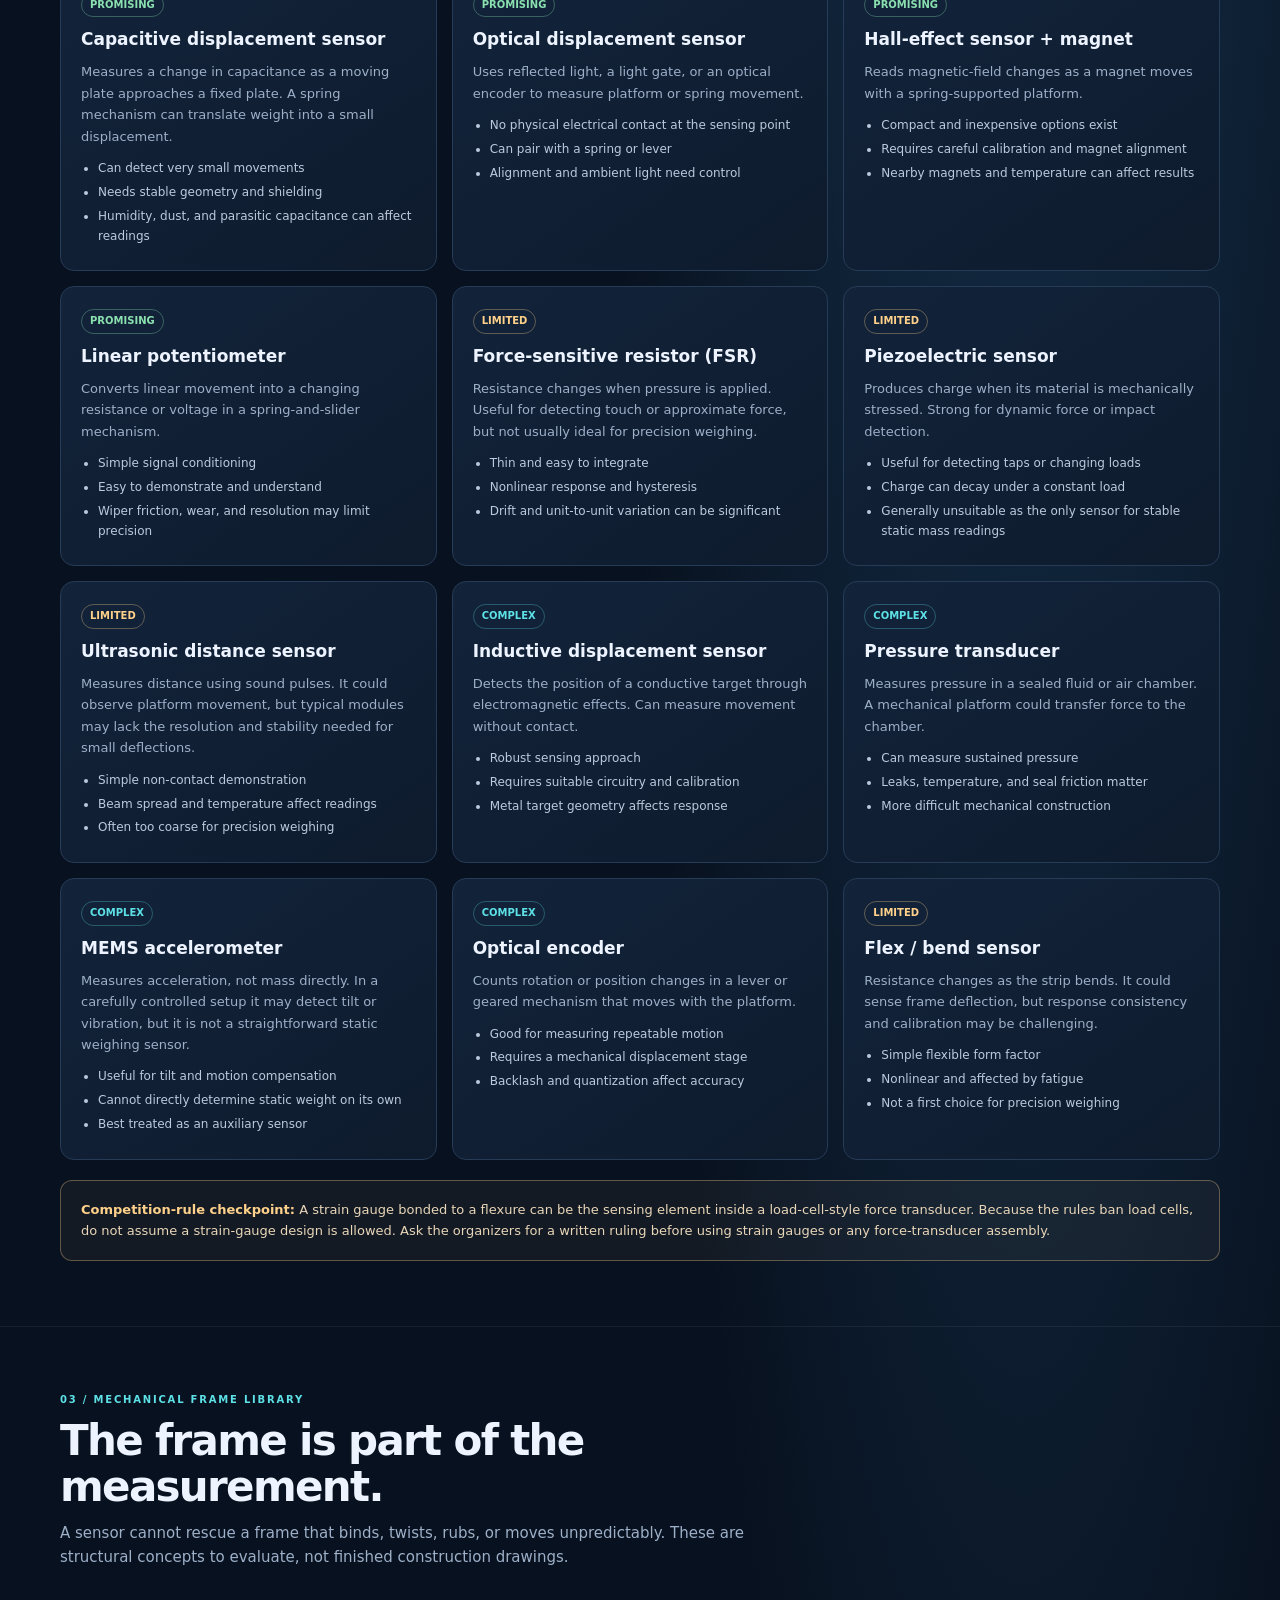
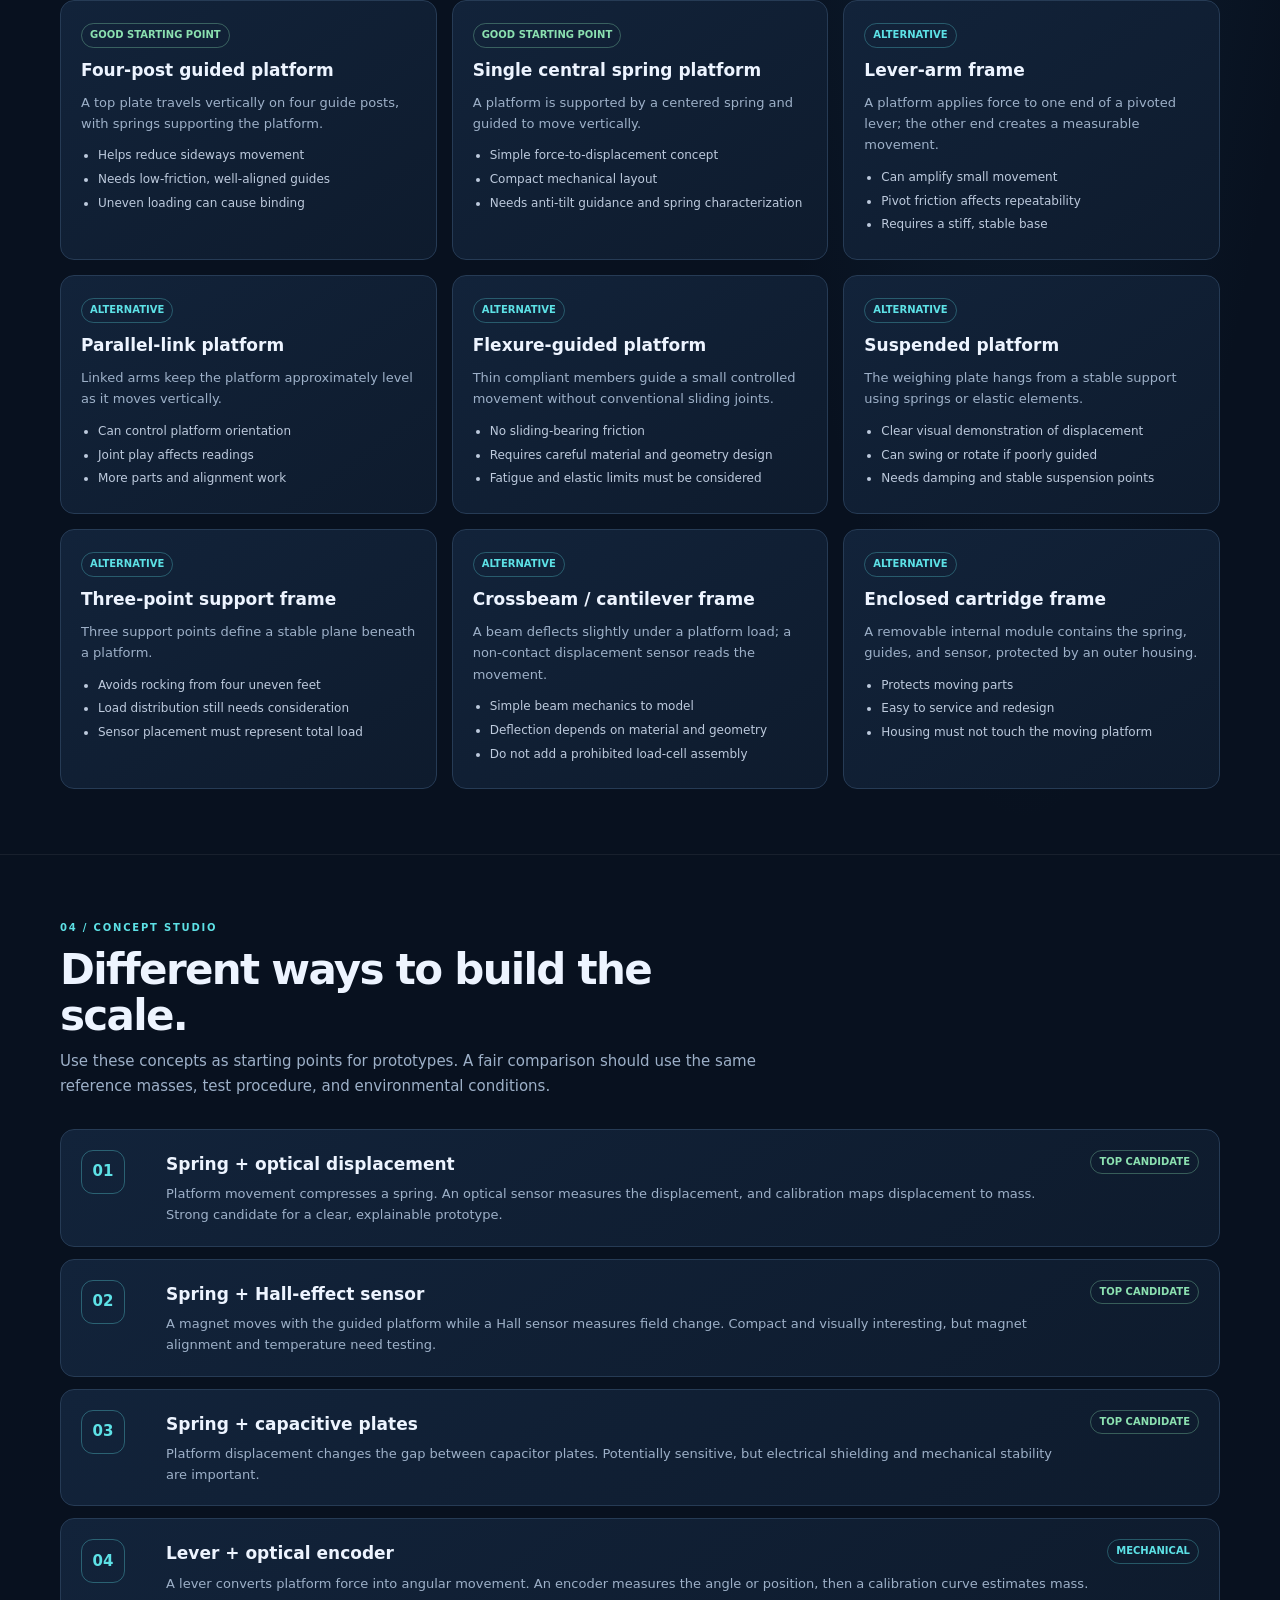
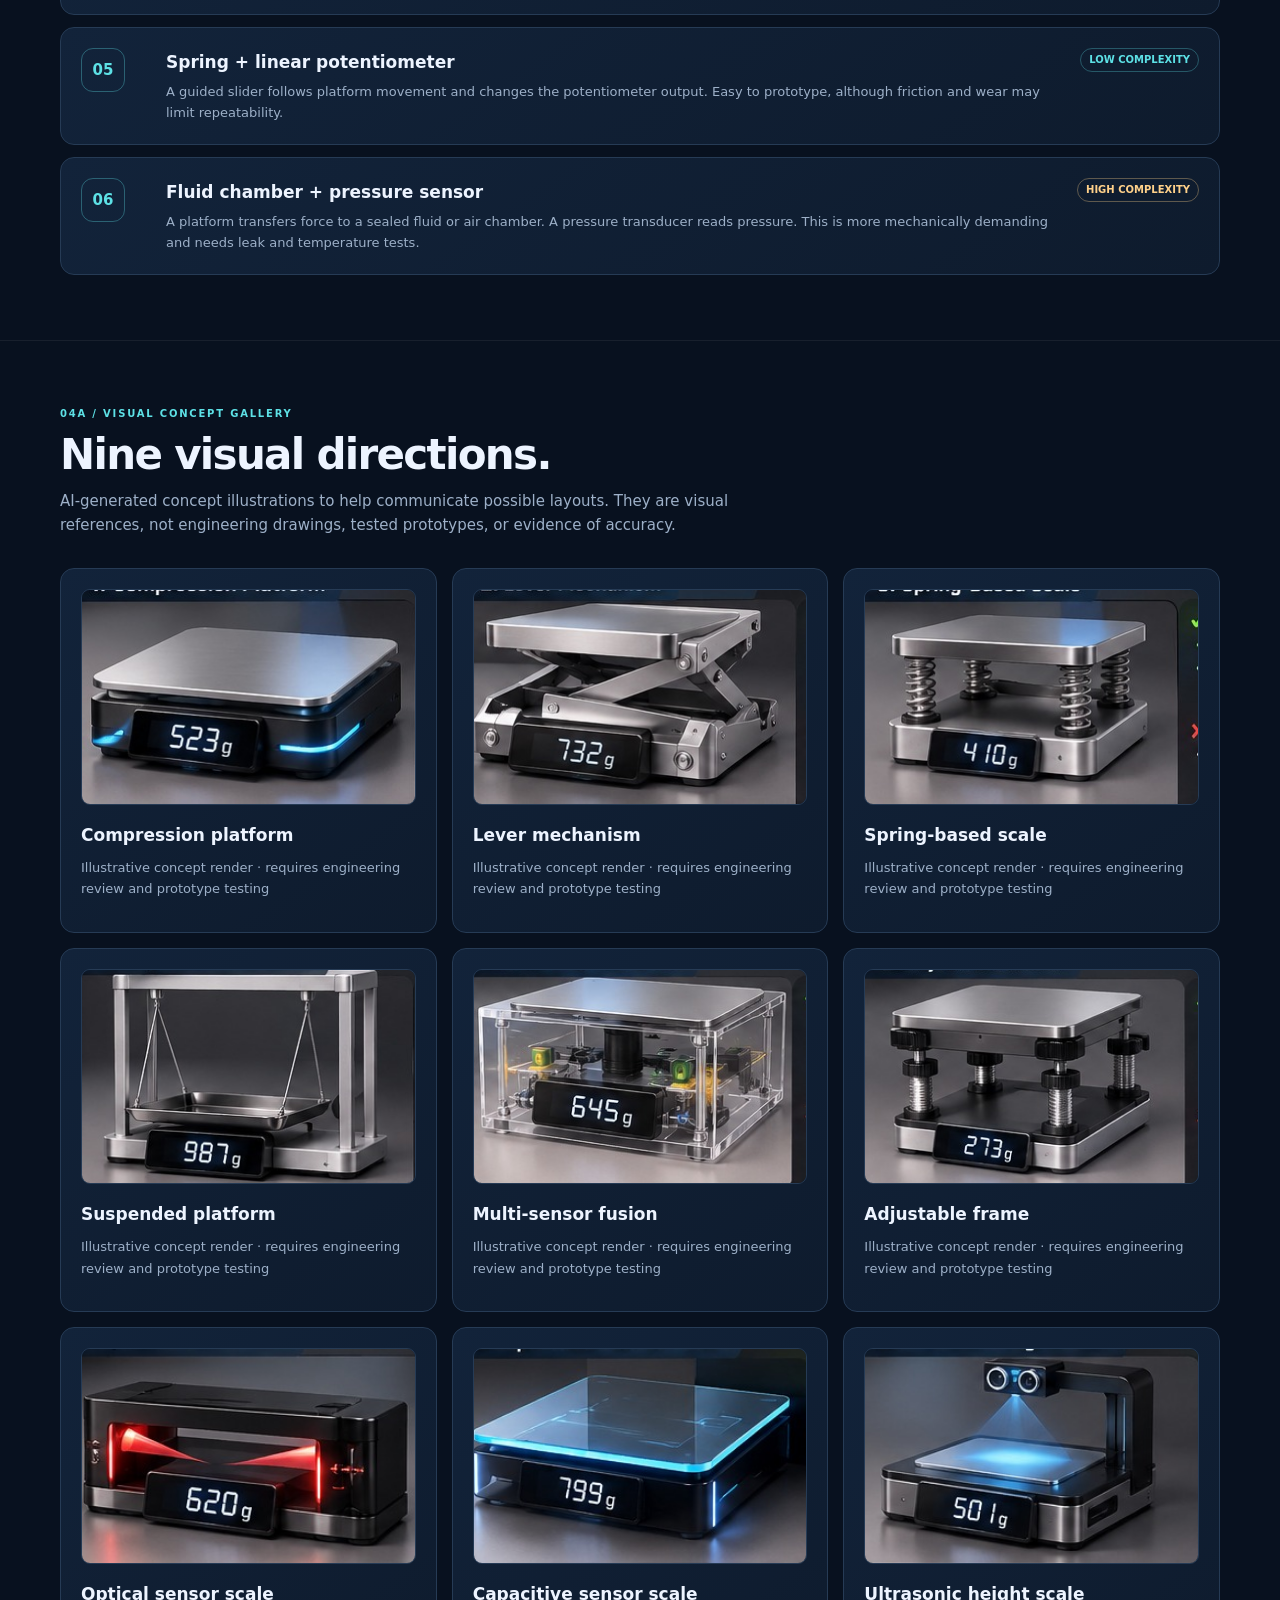
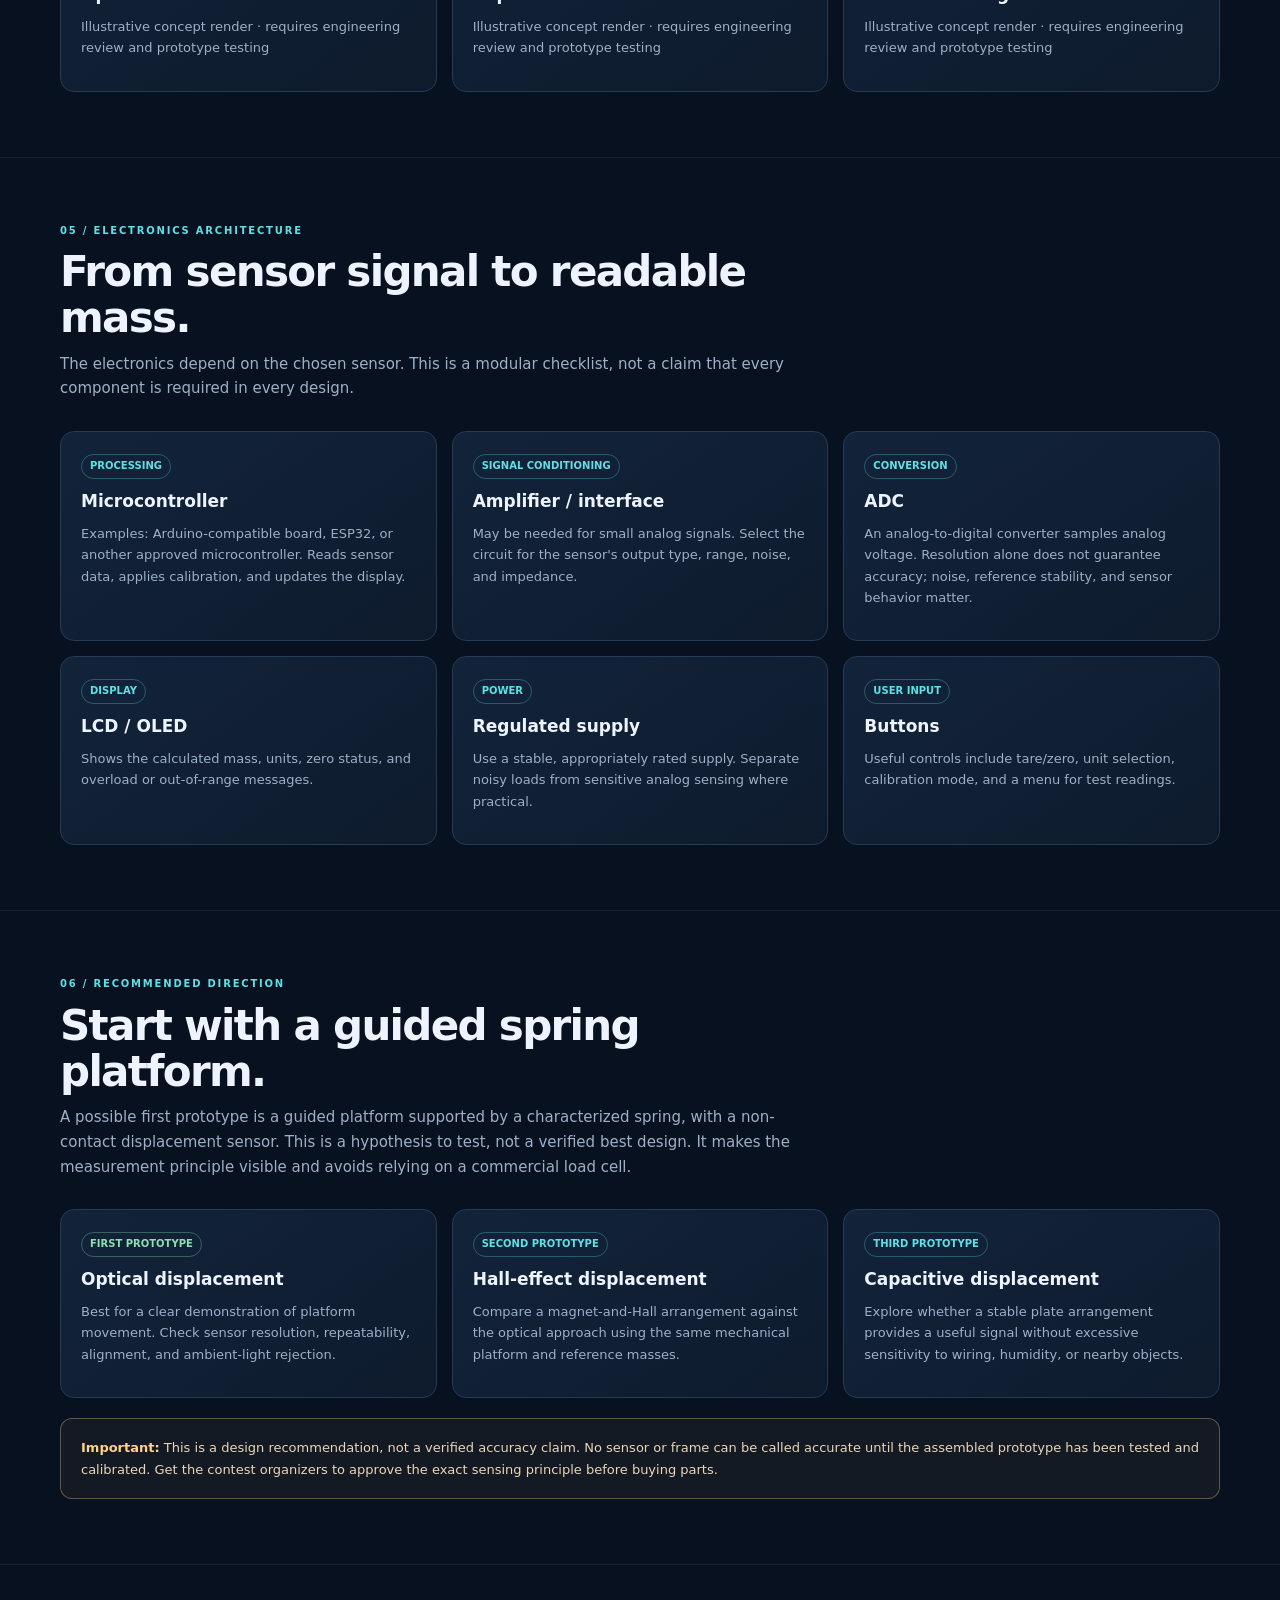
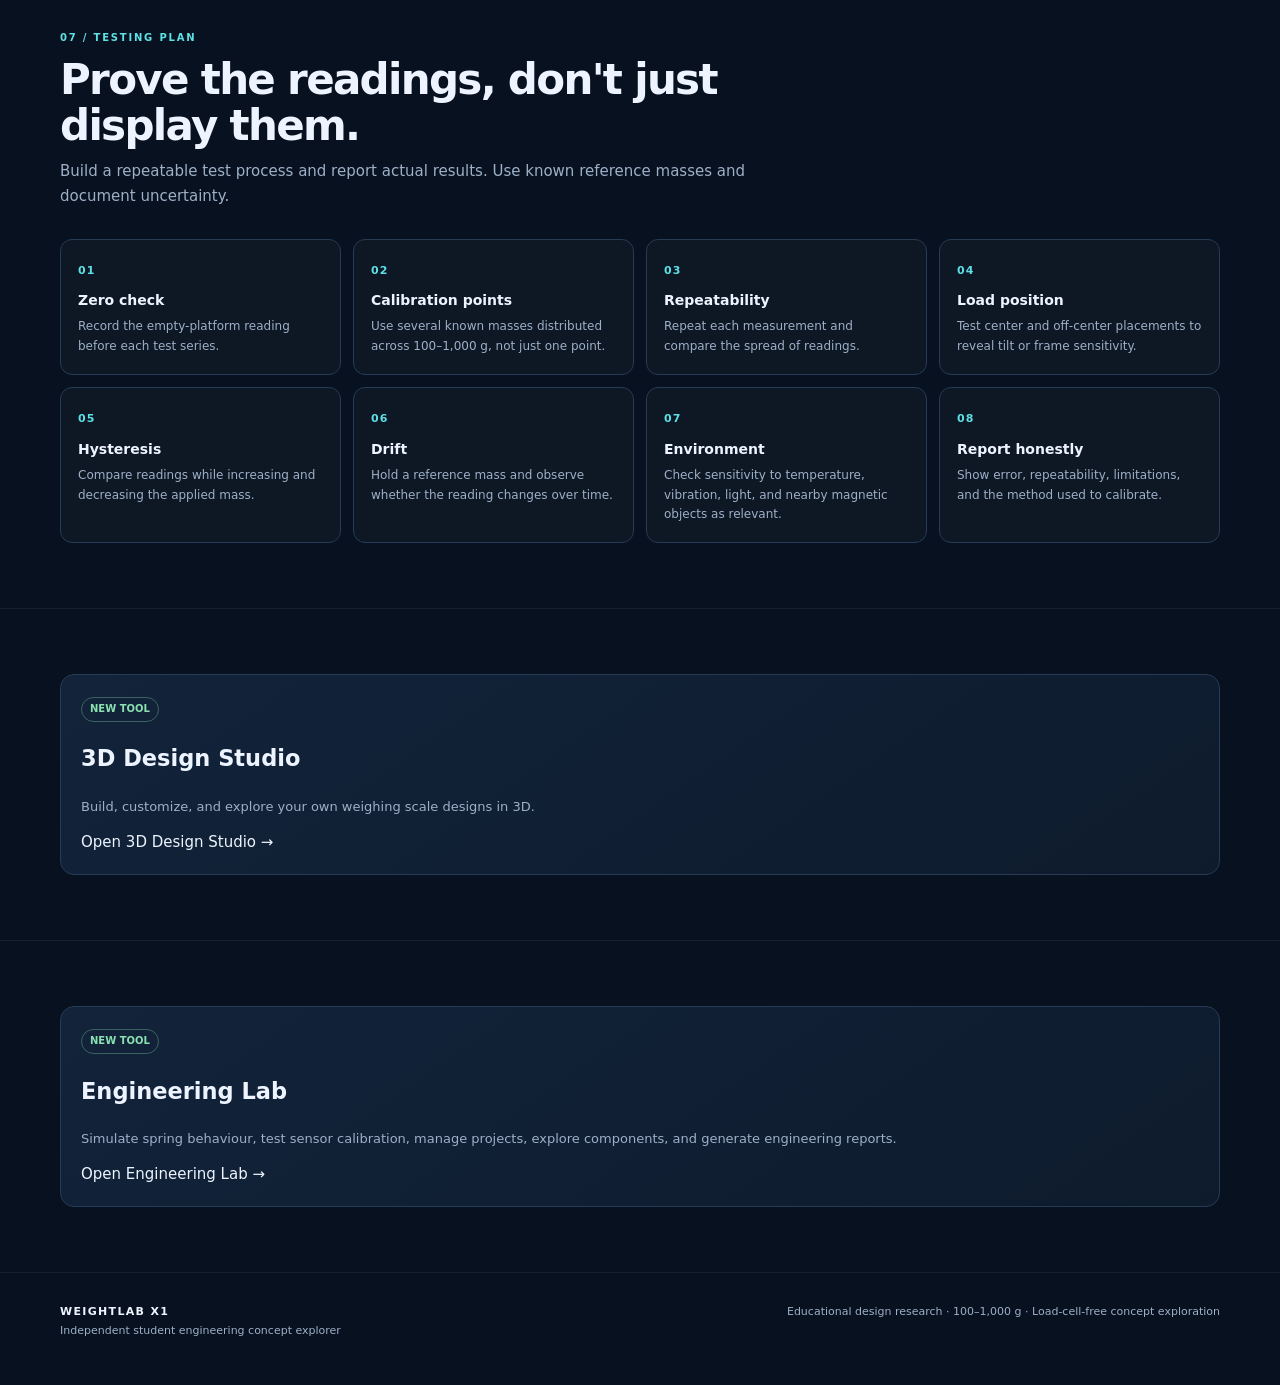
==== commit 2e16003d: "Add Engineering Lab to homepage" ====
--- a/index.html
+++ b/index.html
@@ -145,6 +145,18 @@
     </div>
   </div>
 </section>
+  <section id="engineering-lab">
+  <div class="wrap">
+    <div class="card">
+      <span class="tag good">NEW TOOL</span>
+      <h2>Engineering Lab</h2>
+      <p>Simulate spring behaviour, test sensor calibration, manage projects, explore components, and generate engineering reports.</p>
+      <a href="weightlab_x1_engineering_lab_v3.html" class="button">
+        Open Engineering Lab →
+      </a>
+    </div>
+  </div>
+</section>
 </main>
 <footer><div class="wrap foot"><div><strong style="color:var(--text);letter-spacing:.12em">WEIGHTLAB X1</strong><br>Independent student engineering concept explorer</div><div>Educational design research · 100–1,000 g · Load-cell-free concept exploration</div></div></footer>
 <script>
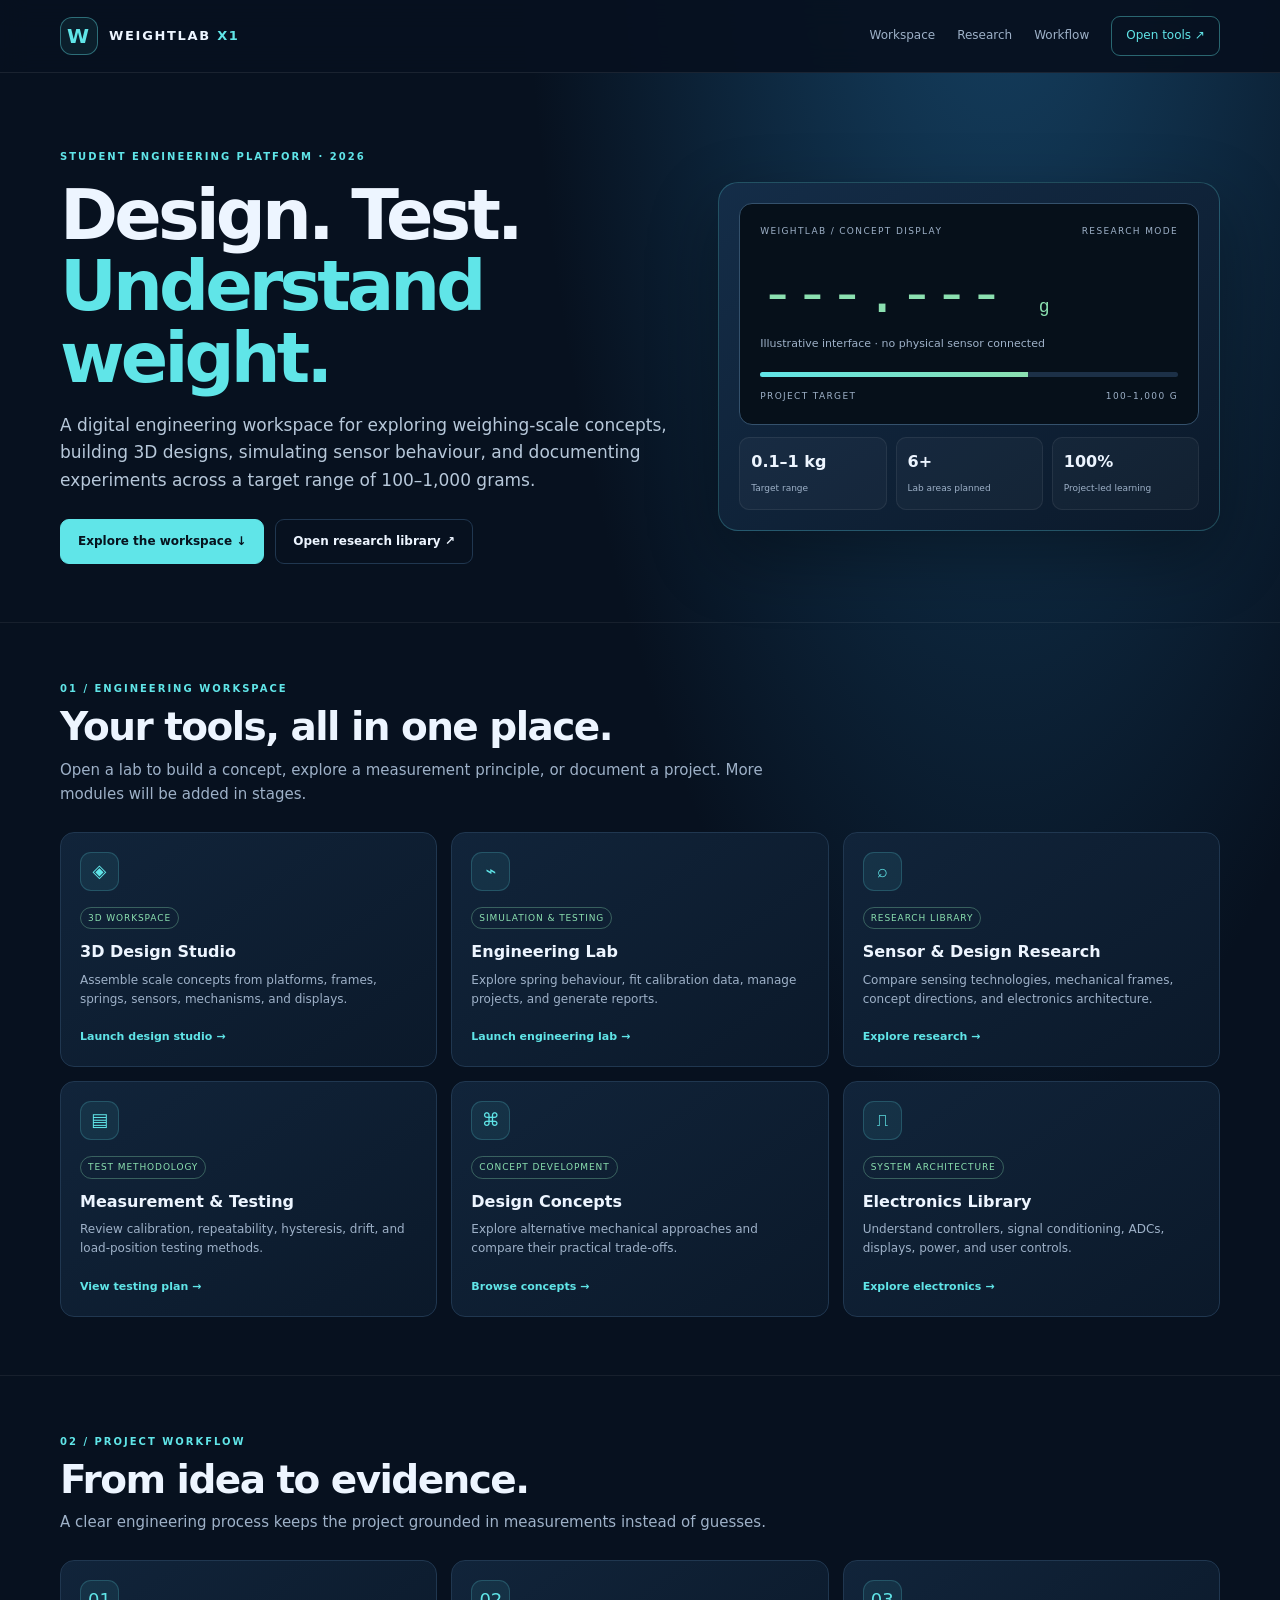
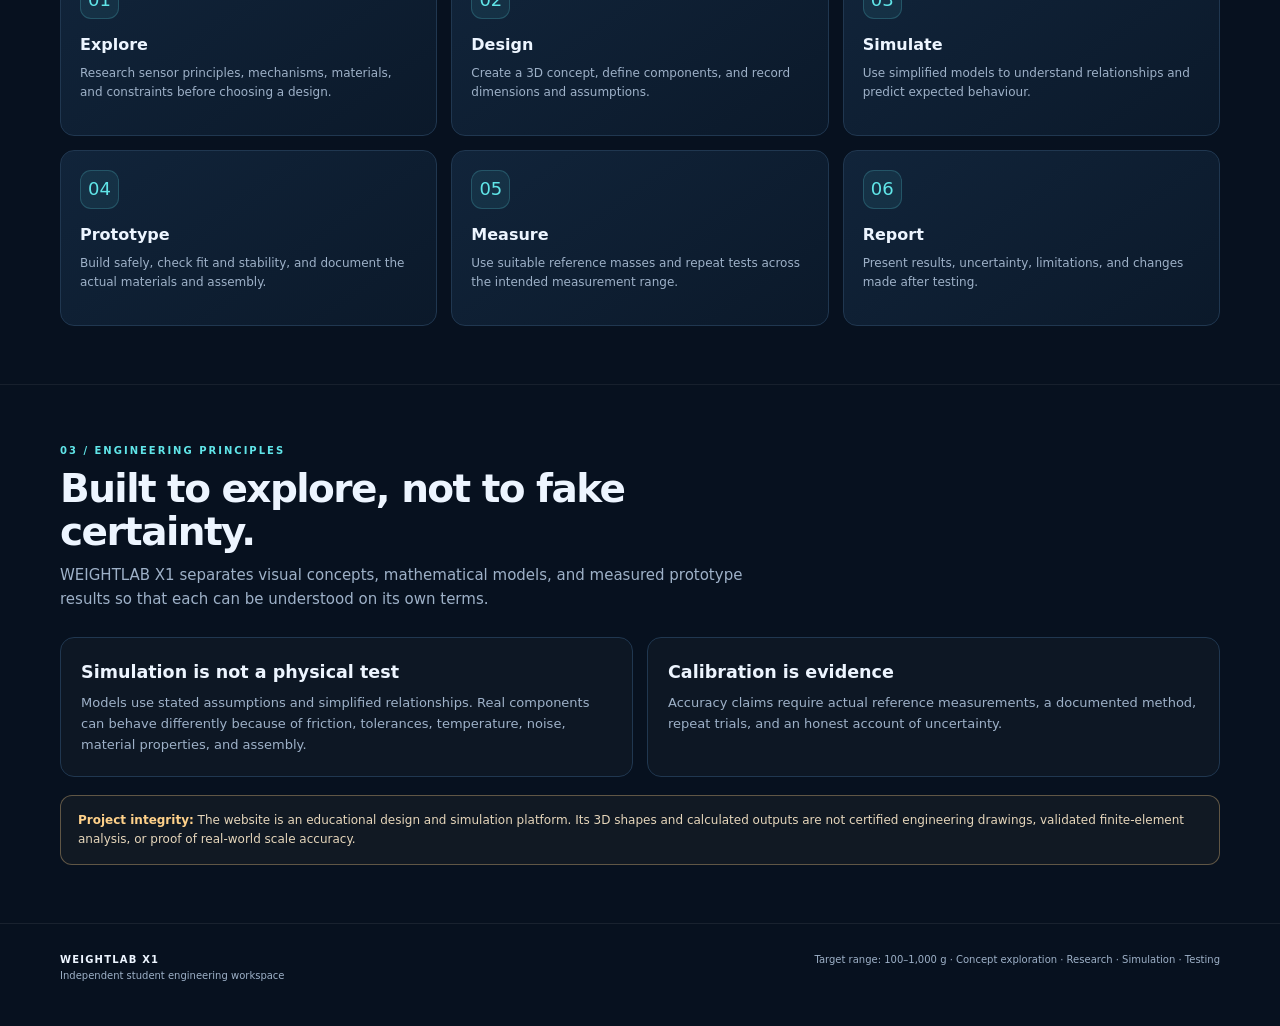
==== commit e3e0f2bf: "Rename index.html. to index.html" ====
--- a/index.html
+++ b/index.html
@@ -3,168 +3,54 @@
 <head>
 <meta charset="UTF-8">
 <meta name="viewport" content="width=device-width, initial-scale=1.0">
-<meta name="description" content="WEIGHTLAB X1: research and design explorer for a 100–1000 gram weighing scale using sensor technologies other than load cells.">
-<title>WEIGHTLAB X1 | Engineering Design Lab</title>
+<meta name="theme-color" content="#07111f">
+<meta name="description" content="WEIGHTLAB X1 engineering workspace for weighing-scale design, simulation, testing and research.">
+<title>WEIGHTLAB X1 | Engineering Workspace</title>
 <style>
-:root{--bg:#08111f;--panel:#101e31;--panel2:#14263d;--line:#263b55;--text:#edf4ff;--muted:#9db0c8;--cyan:#5de1e6;--blue:#7aa7ff;--green:#8be0b0;--amber:#ffd18a;--red:#ff9b9b;--shadow:0 18px 55px #0005}
-*{box-sizing:border-box}html{scroll-behavior:smooth}body{margin:0;background:radial-gradient(ellipse at 80% -10%,#1c4262 0,transparent 34%),var(--bg);color:var(--text);font:15px/1.65 Inter,ui-sans-serif,system-ui,-apple-system,Segoe UI,Roboto,Arial,sans-serif}
-a{color:inherit;text-decoration:none}.wrap{width:min(1160px,calc(100% - 40px));margin:auto}
-header{position:sticky;top:0;z-index:20;background:#08111fe8;backdrop-filter:blur(16px);border-bottom:1px solid #ffffff12}
-.nav{height:72px;display:flex;align-items:center;justify-content:space-between;gap:20px}.brand{display:flex;align-items:center;gap:11px;font-weight:800;letter-spacing:.13em}.logo{width:35px;height:35px;border:1px solid #5de1e680;border-radius:10px;display:grid;place-items:center;color:var(--cyan);font-size:19px;background:#5de1e611}
-nav{display:flex;gap:22px;align-items:center;color:var(--muted);font-size:13px}nav a:hover{color:var(--cyan)}.navbtn{padding:9px 14px;border:1px solid #5de1e666;border-radius:8px;color:var(--cyan)}
-.hero{padding:88px 0 64px;display:grid;grid-template-columns:1.15fr .85fr;gap:55px;align-items:center}.eyebrow{color:var(--cyan);font-size:11px;letter-spacing:.2em;font-weight:800;text-transform:uppercase}.hero h1{font-size:clamp(42px,6vw,72px);line-height:1.02;letter-spacing:-.055em;margin:17px 0 22px}.hero h1 span{color:var(--cyan)}.lead{font-size:18px;color:#b6c6d9;max-width:650px}.actions{display:flex;gap:12px;flex-wrap:wrap;margin-top:30px}.btn{display:inline-flex;padding:12px 18px;border-radius:9px;font-weight:750;font-size:13px;background:var(--cyan);color:#07131d}.btn.secondary{background:transparent;color:var(--text);border:1px solid var(--line)}
-.instrument{background:linear-gradient(145deg,#142a43,#0d1929);border:1px solid #5de1e633;border-radius:20px;padding:24px;box-shadow:var(--shadow);position:relative;overflow:hidden}.instrument:after{content:"";position:absolute;width:230px;height:230px;border:1px solid #5de1e622;border-radius:50%;right:-80px;top:-90px;box-shadow:0 0 0 24px #5de1e609,0 0 0 50px #5de1e606}.screen{background:#06101b;border:1px solid #35516d;border-radius:12px;padding:20px;position:relative;z-index:1}.screen-top{display:flex;justify-content:space-between;color:var(--muted);font-size:10px;letter-spacing:.14em}.readout{font:500 clamp(40px,5vw,58px)/1.2 ui-monospace,monospace;color:var(--green);margin:24px 0 3px;letter-spacing:-.06em}.unit{color:var(--muted);font-size:12px}.meter{height:5px;border-radius:5px;background:#1c3047;margin:23px 0 12px;overflow:hidden}.meter span{display:block;width:64%;height:100%;background:linear-gradient(90deg,var(--cyan),var(--green))}.specs{display:grid;grid-template-columns:repeat(3,1fr);gap:10px;margin-top:15px}.spec{background:#ffffff08;border:1px solid #ffffff10;padding:12px;border-radius:10px}.spec b{display:block;font-size:17px}.spec small{color:var(--muted);font-size:10px}
-section{padding:65px 0;border-top:1px solid #ffffff10}.section-head{max-width:730px;margin-bottom:30px}.section-head h2{font-size:clamp(28px,4vw,42px);letter-spacing:-.04em;line-height:1.1;margin:10px 0}.section-head p{color:var(--muted);margin:0}.kicker{font-size:10px;letter-spacing:.18em;text-transform:uppercase;color:var(--cyan);font-weight:800}
-.grid{display:grid;grid-template-columns:repeat(3,1fr);gap:15px}.card{background:linear-gradient(145deg,#12233a,#0e1b2d);border:1px solid var(--line);border-radius:14px;padding:20px;transition:.2s}.card:hover{transform:translateY(-3px);border-color:#5de1e677}.card h3{margin:8px 0;font-size:17px}.card p{color:var(--muted);font-size:13px;margin:0 0 12px}.tag{display:inline-block;border:1px solid #5de1e64d;color:var(--cyan);padding:3px 8px;border-radius:30px;font-size:10px;font-weight:750}.tag.good{color:var(--green);border-color:#8be0b055}.tag.warn{color:var(--amber);border-color:#ffd18a55}.tag.bad{color:var(--red);border-color:#ff9b9b55}
-.card ul{padding-left:17px;color:#bdcadd;font-size:12px;margin:10px 0 0}.card li{margin:4px 0}
-.callout{padding:18px 20px;border:1px solid #ffd18a55;background:#ffd18a0c;border-radius:12px;color:#e9d6b8;font-size:13px;margin-top:20px}.callout strong{color:var(--amber)}
-.table-wrap{overflow-x:auto;border:1px solid var(--line);border-radius:13px;background:#0e1b2d}table{width:100%;border-collapse:collapse;min-width:740px;font-size:12px}th,td{text-align:left;padding:14px;border-bottom:1px solid #ffffff12;vertical-align:top}th{color:var(--cyan);font-size:10px;text-transform:uppercase;letter-spacing:.1em;background:#ffffff06}td{color:#c4d1e1}td strong{color:var(--text)}tr:last-child td{border-bottom:0}
-.filters{display:flex;gap:8px;flex-wrap:wrap;margin:0 0 18px}.filter{background:transparent;color:var(--muted);border:1px solid var(--line);padding:8px 12px;border-radius:30px;cursor:pointer;font:inherit;font-size:11px}.filter.active,.filter:hover{color:var(--cyan);border-color:var(--cyan)}
-.design{display:grid;grid-template-columns:70px 1fr auto;gap:15px;align-items:start}.num{width:44px;height:44px;display:grid;place-items:center;border:1px solid #5de1e655;border-radius:12px;color:var(--cyan);font-weight:800}.design h3{margin:0 0 5px}.design p{margin:0;color:var(--muted);font-size:13px}.design+.design{margin-top:12px}
-.steps{counter-reset:step;display:grid;grid-template-columns:repeat(4,1fr);gap:12px}.step{background:#ffffff06;border:1px solid var(--line);border-radius:12px;padding:17px}.step:before{counter-increment:step;content:"0" counter(step);color:var(--cyan);font-size:11px;font-weight:800;letter-spacing:.1em}.step h3{font-size:14px;margin:8px 0 5px}.step p{font-size:12px;color:var(--muted);margin:0}
-footer{padding:30px 0 45px;color:var(--muted);font-size:11px;border-top:1px solid #ffffff10}.foot{display:flex;justify-content:space-between;gap:20px;flex-wrap:wrap}
-.search{width:100%;background:#0b1828;border:1px solid var(--line);border-radius:9px;padding:12px 14px;color:var(--text);font:inherit;margin-bottom:16px}.search:focus{outline:1px solid var(--cyan)}
-@media(max-width:850px){.hero{grid-template-columns:1fr;gap:30px;padding-top:60px}.grid{grid-template-columns:repeat(2,1fr)}.steps{grid-template-columns:repeat(2,1fr)}nav{gap:12px}nav a:not(.navbtn){display:none}}
-@media(max-width:560px){.wrap{width:min(100% - 28px,1160px)}.grid{grid-template-columns:1fr}.steps{grid-template-columns:1fr 1fr}.specs{grid-template-columns:1fr 1fr 1fr}.hero{padding:50px 0}.design{grid-template-columns:45px 1fr}.design .tag{grid-column:2}.nav{height:62px}}
+:root{--bg:#07111f;--panel:#0d1b2d;--panel2:#11243a;--line:#203750;--text:#edf5ff;--muted:#9eb1c8;--cyan:#60e5e8;--blue:#82aaff;--green:#8be0b0;--amber:#ffd18a}
+*{box-sizing:border-box}html{scroll-behavior:smooth}body{margin:0;background:radial-gradient(ellipse at 78% -10%,#164568 0,transparent 34%),var(--bg);color:var(--text);font:15px/1.6 Inter,system-ui,-apple-system,Segoe UI,Roboto,Arial,sans-serif}a{color:inherit;text-decoration:none}.wrap{width:min(1160px,calc(100% - 36px));margin:auto}
+header{position:sticky;top:0;z-index:5;background:#07111feF;border-bottom:1px solid #ffffff14;backdrop-filter:blur(14px)}.nav{height:72px;display:flex;align-items:center;justify-content:space-between;gap:18px}.brand{display:flex;align-items:center;gap:11px;font-weight:850;letter-spacing:.13em;font-size:13px}.logo{width:38px;height:38px;display:grid;place-items:center;border:1px solid #60e5e866;border-radius:12px;color:var(--cyan);font-size:20px;background:#60e5e811}.navlinks{display:flex;gap:22px;align-items:center;color:var(--muted);font-size:12px}.navlinks a:hover{color:var(--cyan)}.navcta{padding:9px 14px;border:1px solid #60e5e866;border-radius:9px;color:var(--cyan)}
+.hero{padding:76px 0 58px;display:grid;grid-template-columns:1.1fr .9fr;gap:45px;align-items:center}.eyebrow,.kicker{color:var(--cyan);font-size:10px;letter-spacing:.2em;text-transform:uppercase;font-weight:850}.hero h1{font-size:clamp(42px,6vw,70px);line-height:1.02;letter-spacing:-.055em;margin:15px 0 18px}.hero h1 span{color:var(--cyan)}.lead{max-width:620px;color:#b7c8da;font-size:17px}.actions{display:flex;gap:11px;flex-wrap:wrap;margin-top:25px}.btn{display:inline-flex;align-items:center;justify-content:center;padding:12px 17px;border-radius:9px;background:var(--cyan);color:#06131e;font-weight:800;font-size:12px;border:1px solid var(--cyan)}.btn.secondary{background:transparent;color:var(--text);border-color:var(--line)}.visual{padding:20px;border:1px solid #60e5e83d;border-radius:20px;background:linear-gradient(145deg,#142d48,#0b192a);box-shadow:0 25px 70px #0005}.display{background:#06101a;border:1px solid #34516c;border-radius:13px;padding:20px}.displaytop{display:flex;justify-content:space-between;color:var(--muted);font-size:9px;letter-spacing:.15em}.digits{font:500 clamp(40px,5vw,58px)/1.2 ui-monospace,monospace;color:var(--green);margin:24px 0 3px}.sub{font-size:11px;color:var(--muted)}.bar{height:5px;border-radius:8px;background:#1c3047;margin:20px 0 12px;overflow:hidden}.bar span{display:block;width:64%;height:100%;background:linear-gradient(90deg,var(--cyan),var(--green))}.stats{display:grid;grid-template-columns:repeat(3,1fr);gap:9px;margin-top:12px}.stat{background:#ffffff08;border:1px solid #ffffff12;padding:11px;border-radius:10px}.stat b{display:block;font-size:16px}.stat small{font-size:9px;color:var(--muted)}
+section{padding:58px 0;border-top:1px solid #ffffff10}.head{max-width:720px;margin-bottom:26px}.head h2{font-size:clamp(27px,4vw,39px);line-height:1.1;letter-spacing:-.04em;margin:9px 0}.head p{color:var(--muted);margin:0}.grid{display:grid;grid-template-columns:repeat(3,1fr);gap:14px}.card{background:linear-gradient(145deg,#11243a,#0b192a);border:1px solid var(--line);border-radius:14px;padding:19px;transition:.2s;min-height:175px}.card:hover{transform:translateY(-3px);border-color:#60e5e877}.icon{width:39px;height:39px;border-radius:11px;display:grid;place-items:center;background:#60e5e814;border:1px solid #60e5e833;color:var(--cyan);font-size:18px;margin-bottom:13px}.card h3{font-size:16px;margin:0 0 6px}.card p{font-size:12px;color:var(--muted);margin:0 0 14px}.link{color:var(--cyan);font-size:11px;font-weight:800}.label{display:inline-block;font-size:9px;letter-spacing:.1em;text-transform:uppercase;color:var(--green);border:1px solid #8be0b055;padding:3px 7px;border-radius:30px;margin-bottom:10px}.split{display:grid;grid-template-columns:1fr 1fr;gap:14px}.feature{background:#ffffff06;border:1px solid var(--line);border-radius:14px;padding:20px}.feature h3{margin:0 0 7px}.feature p{color:var(--muted);font-size:13px;margin:0}.notice{margin-top:18px;border:1px solid #ffd18a55;background:#ffd18a0b;border-radius:12px;padding:15px 17px;color:#e6d6bb;font-size:12px}.notice strong{color:var(--amber)}footer{padding:28px 0 42px;border-top:1px solid #ffffff12;color:var(--muted);font-size:10px}.foot{display:flex;justify-content:space-between;gap:15px;flex-wrap:wrap}
+@media(max-width:820px){.hero{grid-template-columns:1fr;gap:25px;padding-top:52px}.grid{grid-template-columns:repeat(2,1fr)}.navlinks a:not(.navcta){display:none}}
+@media(max-width:560px){.wrap{width:calc(100% - 28px)}.grid,.split{grid-template-columns:1fr}.nav{height:62px}.hero{padding:44px 0}.card{min-height:0}.stats{grid-template-columns:repeat(3,1fr)}}
 </style>
 </head>
 <body>
 <header><div class="wrap nav">
 <a class="brand" href="#top"><span class="logo">W</span><span>WEIGHTLAB <span style="color:var(--cyan)">X1</span></span></a>
-<nav><a href="#sensors">Sensors</a><a href="#frames">Frames</a><a href="#concepts">Concepts</a><a href="#visual-gallery">Visuals</a><a href="#electronics">Electronics</a><a class="navbtn" href="#recommendation">Design direction</a></nav>
+<nav class="navlinks"><a href="#workspace">Workspace</a><a href="#research">Research</a><a href="#workflow">Workflow</a><a class="navcta" href="#workspace">Open tools ↗</a></nav>
 </div></header>
 <main id="top">
 <div class="wrap hero">
-<div><div class="eyebrow">Independent engineering project · 2026</div>
-<h1>Rethinking the<br><span>weighing scale.</span></h1>
-<p class="lead">A research and design explorer for a compact scale intended to measure objects from <strong>100 g to 1,000 g</strong>, using sensing methods other than load cells.</p>
-<div class="actions"><a class="btn" href="#concepts">Explore concepts ↓</a><a class="btn secondary" href="#sensors">Browse sensor library</a></div>
+<div><div class="eyebrow">Student engineering platform · 2026</div>
+<h1>Design. Test.<br><span>Understand weight.</span></h1>
+<p class="lead">A digital engineering workspace for exploring weighing-scale concepts, building 3D designs, simulating sensor behaviour, and documenting experiments across a target range of 100–1,000 grams.</p>
+<div class="actions"><a class="btn" href="#workspace">Explore the workspace ↓</a><a class="btn secondary" href="research_library.html#sensors">Open research library ↗</a></div></div>
+<div class="visual"><div class="display"><div class="displaytop"><span>WEIGHTLAB / CONCEPT DISPLAY</span><span>RESEARCH MODE</span></div><div class="digits">---.--- <span style="font-size:18px">g</span></div><div class="sub">Illustrative interface · no physical sensor connected</div><div class="bar"><span></span></div><div class="displaytop"><span>PROJECT TARGET</span><span>100–1,000 G</span></div></div><div class="stats"><div class="stat"><b>0.1–1 kg</b><small>Target range</small></div><div class="stat"><b>6+</b><small>Lab areas planned</small></div><div class="stat"><b>100%</b><small>Project-led learning</small></div></div></div>
 </div>
-<div class="instrument"><div class="screen">
-<div class="screen-top"><span>WEIGHTLAB / PROTOTYPE DISPLAY</span><span>RESEARCH MODE</span></div>
-<div class="readout">---.---<span style="font-size:19px"> g</span></div><div class="unit">Illustrative display only · no live sensor connected</div>
-<div class="meter"><span></span></div><div class="screen-top"><span>DESIGN RANGE</span><span>100–1000 g</span></div>
-</div><div class="specs"><div class="spec"><b>0.1–1 kg</b><small>Target range</small></div><div class="spec"><b>10×</b><small>Range ratio</small></div><div class="spec"><b>0</b><small>Load cells used</small></div></div></div>
-</div>
-
-<section id="mission"><div class="wrap"><div class="section-head"><div class="kicker">01 / Project brief</div><h2>One goal. Several engineering paths.</h2><p>The challenge is to convert the small movement or force created by an object's weight into a stable electrical signal, then calculate and display the mass. The sensing element and mechanical structure must work together.</p></div>
+<section id="workspace"><div class="wrap"><div class="head"><div class="kicker">01 / Engineering workspace</div><h2>Your tools, all in one place.</h2><p>Open a lab to build a concept, explore a measurement principle, or document a project. More modules will be added in stages.</p></div>
 <div class="grid">
-<div class="card"><span class="tag">MEASUREMENT</span><h3>Target range</h3><p>Designed around objects between 100 grams and 1,000 grams. The final prototype must be calibrated across this range.</p></div>
-<div class="card"><span class="tag">CONSTRAINT</span><h3>No load cells</h3><p>The design exploration excludes commercial load cells. Confirm whether the contest also excludes strain gauges or force-sensing assemblies that function as load cells.</p></div>
-<div class="card"><span class="tag">SUCCESS CRITERIA</span><h3>Repeatable readings</h3><p>Good repeatability, low drift, stable zero, safe construction, and documented calibration matter as much as the display resolution.</p></div>
+<a class="card" href="weightlab_x1_design_studio_v2.html"><div class="icon">◈</div><span class="label">3D workspace</span><h3>3D Design Studio</h3><p>Assemble scale concepts from platforms, frames, springs, sensors, mechanisms, and displays.</p><span class="link">Launch design studio →</span></a>
+<a class="card" href="weightlab_x1_engineering_lab_v3.html"><div class="icon">⌁</div><span class="label">Simulation & testing</span><h3>Engineering Lab</h3><p>Explore spring behaviour, fit calibration data, manage projects, and generate reports.</p><span class="link">Launch engineering lab →</span></a>
+<a class="card" href="research_library.html#sensors"><div class="icon">⌕</div><span class="label">Research library</span><h3>Sensor & Design Research</h3><p>Compare sensing technologies, mechanical frames, concept directions, and electronics architecture.</p><span class="link">Explore research →</span></a>
+<a class="card" href="research_library.html#testing"><div class="icon">▤</div><span class="label">Test methodology</span><h3>Measurement & Testing</h3><p>Review calibration, repeatability, hysteresis, drift, and load-position testing methods.</p><span class="link">View testing plan →</span></a>
+<a class="card" href="research_library.html#concepts"><div class="icon">⌘</div><span class="label">Concept development</span><h3>Design Concepts</h3><p>Explore alternative mechanical approaches and compare their practical trade-offs.</p><span class="link">Browse concepts →</span></a>
+<a class="card" href="research_library.html#electronics"><div class="icon">⎍</div><span class="label">System architecture</span><h3>Electronics Library</h3><p>Understand controllers, signal conditioning, ADCs, displays, power, and user controls.</p><span class="link">Explore electronics →</span></a>
 </div></div></section>
-
-<section id="sensors"><div class="wrap"><div class="section-head"><div class="kicker">02 / Sensor library</div><h2>Explore the sensing technologies.</h2><p>These are candidate technologies, not a claim that every one is suitable for accurate static weighing. Filter the library and compare their roles.</p></div>
-<input class="search" id="sensorSearch" placeholder="Search sensors, e.g. optical, pressure, capacitive..." aria-label="Search sensors">
-<div class="filters" id="sensorFilters"><button class="filter active" data-filter="all">All sensors</button><button class="filter" data-filter="promising">Promising candidates</button><button class="filter" data-filter="limited">Limited suitability</button><button class="filter" data-filter="complex">More complex</button></div>
-<div class="grid" id="sensorGrid">
-<article class="card sensor" data-kind="promising"><span class="tag good">PROMISING</span><h3>Capacitive displacement sensor</h3><p>Measures a change in capacitance as a moving plate approaches a fixed plate. A spring mechanism can translate weight into a small displacement.</p><ul><li>Can detect very small movements</li><li>Needs stable geometry and shielding</li><li>Humidity, dust, and parasitic capacitance can affect readings</li></ul></article>
-<article class="card sensor" data-kind="promising"><span class="tag good">PROMISING</span><h3>Optical displacement sensor</h3><p>Uses reflected light, a light gate, or an optical encoder to measure platform or spring movement.</p><ul><li>No physical electrical contact at the sensing point</li><li>Can pair with a spring or lever</li><li>Alignment and ambient light need control</li></ul></article>
-<article class="card sensor" data-kind="promising"><span class="tag good">PROMISING</span><h3>Hall-effect sensor + magnet</h3><p>Reads magnetic-field changes as a magnet moves with a spring-supported platform.</p><ul><li>Compact and inexpensive options exist</li><li>Requires careful calibration and magnet alignment</li><li>Nearby magnets and temperature can affect results</li></ul></article>
-<article class="card sensor" data-kind="promising"><span class="tag good">PROMISING</span><h3>Linear potentiometer</h3><p>Converts linear movement into a changing resistance or voltage in a spring-and-slider mechanism.</p><ul><li>Simple signal conditioning</li><li>Easy to demonstrate and understand</li><li>Wiper friction, wear, and resolution may limit precision</li></ul></article>
-<article class="card sensor" data-kind="limited"><span class="tag warn">LIMITED</span><h3>Force-sensitive resistor (FSR)</h3><p>Resistance changes when pressure is applied. Useful for detecting touch or approximate force, but not usually ideal for precision weighing.</p><ul><li>Thin and easy to integrate</li><li>Nonlinear response and hysteresis</li><li>Drift and unit-to-unit variation can be significant</li></ul></article>
-<article class="card sensor" data-kind="limited"><span class="tag warn">LIMITED</span><h3>Piezoelectric sensor</h3><p>Produces charge when its material is mechanically stressed. Strong for dynamic force or impact detection.</p><ul><li>Useful for detecting taps or changing loads</li><li>Charge can decay under a constant load</li><li>Generally unsuitable as the only sensor for stable static mass readings</li></ul></article>
-<article class="card sensor" data-kind="limited"><span class="tag warn">LIMITED</span><h3>Ultrasonic distance sensor</h3><p>Measures distance using sound pulses. It could observe platform movement, but typical modules may lack the resolution and stability needed for small deflections.</p><ul><li>Simple non-contact demonstration</li><li>Beam spread and temperature affect readings</li><li>Often too coarse for precision weighing</li></ul></article>
-<article class="card sensor" data-kind="complex"><span class="tag">COMPLEX</span><h3>Inductive displacement sensor</h3><p>Detects the position of a conductive target through electromagnetic effects. Can measure movement without contact.</p><ul><li>Robust sensing approach</li><li>Requires suitable circuitry and calibration</li><li>Metal target geometry affects response</li></ul></article>
-<article class="card sensor" data-kind="complex"><span class="tag">COMPLEX</span><h3>Pressure transducer</h3><p>Measures pressure in a sealed fluid or air chamber. A mechanical platform could transfer force to the chamber.</p><ul><li>Can measure sustained pressure</li><li>Leaks, temperature, and seal friction matter</li><li>More difficult mechanical construction</li></ul></article>
-<article class="card sensor" data-kind="complex"><span class="tag">COMPLEX</span><h3>MEMS accelerometer</h3><p>Measures acceleration, not mass directly. In a carefully controlled setup it may detect tilt or vibration, but it is not a straightforward static weighing sensor.</p><ul><li>Useful for tilt and motion compensation</li><li>Cannot directly determine static weight on its own</li><li>Best treated as an auxiliary sensor</li></ul></article>
-<article class="card sensor" data-kind="complex"><span class="tag">COMPLEX</span><h3>Optical encoder</h3><p>Counts rotation or position changes in a lever or geared mechanism that moves with the platform.</p><ul><li>Good for measuring repeatable motion</li><li>Requires a mechanical displacement stage</li><li>Backlash and quantization affect accuracy</li></ul></article>
-<article class="card sensor" data-kind="limited"><span class="tag warn">LIMITED</span><h3>Flex / bend sensor</h3><p>Resistance changes as the strip bends. It could sense frame deflection, but response consistency and calibration may be challenging.</p><ul><li>Simple flexible form factor</li><li>Nonlinear and affected by fatigue</li><li>Not a first choice for precision weighing</li></ul></article>
-</div>
-<div class="callout"><strong>Competition-rule checkpoint:</strong> A strain gauge bonded to a flexure can be the sensing element inside a load-cell-style force transducer. Because the rules ban load cells, do not assume a strain-gauge design is allowed. Ask the organizers for a written ruling before using strain gauges or any force-transducer assembly.</div>
+<section id="workflow"><div class="wrap"><div class="head"><div class="kicker">02 / Project workflow</div><h2>From idea to evidence.</h2><p>A clear engineering process keeps the project grounded in measurements instead of guesses.</p></div>
+<div class="grid">
+<div class="card"><div class="icon">01</div><h3>Explore</h3><p>Research sensor principles, mechanisms, materials, and constraints before choosing a design.</p></div>
+<div class="card"><div class="icon">02</div><h3>Design</h3><p>Create a 3D concept, define components, and record dimensions and assumptions.</p></div>
+<div class="card"><div class="icon">03</div><h3>Simulate</h3><p>Use simplified models to understand relationships and predict expected behaviour.</p></div>
+<div class="card"><div class="icon">04</div><h3>Prototype</h3><p>Build safely, check fit and stability, and document the actual materials and assembly.</p></div>
+<div class="card"><div class="icon">05</div><h3>Measure</h3><p>Use suitable reference masses and repeat tests across the intended measurement range.</p></div>
+<div class="card"><div class="icon">06</div><h3>Report</h3><p>Present results, uncertainty, limitations, and changes made after testing.</p></div>
+</div></div></section>
+<section id="research"><div class="wrap"><div class="head"><div class="kicker">03 / Engineering principles</div><h2>Built to explore, not to fake certainty.</h2><p>WEIGHTLAB X1 separates visual concepts, mathematical models, and measured prototype results so that each can be understood on its own terms.</p></div>
+<div class="split"><div class="feature"><h3>Simulation is not a physical test</h3><p>Models use stated assumptions and simplified relationships. Real components can behave differently because of friction, tolerances, temperature, noise, material properties, and assembly.</p></div><div class="feature"><h3>Calibration is evidence</h3><p>Accuracy claims require actual reference measurements, a documented method, repeat trials, and an honest account of uncertainty.</p></div></div>
+<div class="notice"><strong>Project integrity:</strong> The website is an educational design and simulation platform. Its 3D shapes and calculated outputs are not certified engineering drawings, validated finite-element analysis, or proof of real-world scale accuracy.</div>
 </div></section>
-
-<section id="frames"><div class="wrap"><div class="section-head"><div class="kicker">03 / Mechanical frame library</div><h2>The frame is part of the measurement.</h2><p>A sensor cannot rescue a frame that binds, twists, rubs, or moves unpredictably. These are structural concepts to evaluate, not finished construction drawings.</p></div>
-<div class="grid">
-<div class="card"><span class="tag good">GOOD STARTING POINT</span><h3>Four-post guided platform</h3><p>A top plate travels vertically on four guide posts, with springs supporting the platform.</p><ul><li>Helps reduce sideways movement</li><li>Needs low-friction, well-aligned guides</li><li>Uneven loading can cause binding</li></ul></div>
-<div class="card"><span class="tag good">GOOD STARTING POINT</span><h3>Single central spring platform</h3><p>A platform is supported by a centered spring and guided to move vertically.</p><ul><li>Simple force-to-displacement concept</li><li>Compact mechanical layout</li><li>Needs anti-tilt guidance and spring characterization</li></ul></div>
-<div class="card"><span class="tag">ALTERNATIVE</span><h3>Lever-arm frame</h3><p>A platform applies force to one end of a pivoted lever; the other end creates a measurable movement.</p><ul><li>Can amplify small movement</li><li>Pivot friction affects repeatability</li><li>Requires a stiff, stable base</li></ul></div>
-<div class="card"><span class="tag">ALTERNATIVE</span><h3>Parallel-link platform</h3><p>Linked arms keep the platform approximately level as it moves vertically.</p><ul><li>Can control platform orientation</li><li>Joint play affects readings</li><li>More parts and alignment work</li></ul></div>
-<div class="card"><span class="tag">ALTERNATIVE</span><h3>Flexure-guided platform</h3><p>Thin compliant members guide a small controlled movement without conventional sliding joints.</p><ul><li>No sliding-bearing friction</li><li>Requires careful material and geometry design</li><li>Fatigue and elastic limits must be considered</li></ul></div>
-<div class="card"><span class="tag">ALTERNATIVE</span><h3>Suspended platform</h3><p>The weighing plate hangs from a stable support using springs or elastic elements.</p><ul><li>Clear visual demonstration of displacement</li><li>Can swing or rotate if poorly guided</li><li>Needs damping and stable suspension points</li></ul></div>
-<div class="card"><span class="tag">ALTERNATIVE</span><h3>Three-point support frame</h3><p>Three support points define a stable plane beneath a platform.</p><ul><li>Avoids rocking from four uneven feet</li><li>Load distribution still needs consideration</li><li>Sensor placement must represent total load</li></ul></div>
-<div class="card"><span class="tag">ALTERNATIVE</span><h3>Crossbeam / cantilever frame</h3><p>A beam deflects slightly under a platform load; a non-contact displacement sensor reads the movement.</p><ul><li>Simple beam mechanics to model</li><li>Deflection depends on material and geometry</li><li>Do not add a prohibited load-cell assembly</li></ul></div>
-<div class="card"><span class="tag">ALTERNATIVE</span><h3>Enclosed cartridge frame</h3><p>A removable internal module contains the spring, guides, and sensor, protected by an outer housing.</p><ul><li>Protects moving parts</li><li>Easy to service and redesign</li><li>Housing must not touch the moving platform</li></ul></div>
-</div></div></section>
-
-<section id="concepts"><div class="wrap"><div class="section-head"><div class="kicker">04 / Concept studio</div><h2>Different ways to build the scale.</h2><p>Use these concepts as starting points for prototypes. A fair comparison should use the same reference masses, test procedure, and environmental conditions.</p></div>
-<div class="card design"><div class="num">01</div><div><h3>Spring + optical displacement</h3><p>Platform movement compresses a spring. An optical sensor measures the displacement, and calibration maps displacement to mass. Strong candidate for a clear, explainable prototype.</p></div><span class="tag good">TOP CANDIDATE</span></div>
-<div class="card design"><div class="num">02</div><div><h3>Spring + Hall-effect sensor</h3><p>A magnet moves with the guided platform while a Hall sensor measures field change. Compact and visually interesting, but magnet alignment and temperature need testing.</p></div><span class="tag good">TOP CANDIDATE</span></div>
-<div class="card design"><div class="num">03</div><div><h3>Spring + capacitive plates</h3><p>Platform displacement changes the gap between capacitor plates. Potentially sensitive, but electrical shielding and mechanical stability are important.</p></div><span class="tag good">TOP CANDIDATE</span></div>
-<div class="card design"><div class="num">04</div><div><h3>Lever + optical encoder</h3><p>A lever converts platform force into angular movement. An encoder measures the angle or position, then a calibration curve estimates mass.</p></div><span class="tag">MECHANICAL</span></div>
-<div class="card design"><div class="num">05</div><div><h3>Spring + linear potentiometer</h3><p>A guided slider follows platform movement and changes the potentiometer output. Easy to prototype, although friction and wear may limit repeatability.</p></div><span class="tag">LOW COMPLEXITY</span></div>
-<div class="card design"><div class="num">06</div><div><h3>Fluid chamber + pressure sensor</h3><p>A platform transfers force to a sealed fluid or air chamber. A pressure transducer reads pressure. This is more mechanically demanding and needs leak and temperature tests.</p></div><span class="tag warn">HIGH COMPLEXITY</span></div>
-</div></section>
-
-
-<section id="visual-gallery"><div class="wrap">
-<div class="section-head"><div class="kicker">04A / Visual concept gallery</div>
-<h2>Nine visual directions.</h2>
-<p>AI-generated concept illustrations to help communicate possible layouts. They are visual references, not engineering drawings, tested prototypes, or evidence of accuracy.</p></div>
-<div class="grid concept-gallery">
-<article class="card"><img src="compression-platform.jpg" alt="AI-generated illustration of Compression platform" style="width:100%;aspect-ratio:1.55;object-fit:cover;border-radius:9px;border:1px solid var(--line)"><h3>Compression platform</h3><p>Illustrative concept render · requires engineering review and prototype testing</p></article><article class="card"><img src="lever-mechanism.jpg" alt="AI-generated illustration of Lever mechanism" style="width:100%;aspect-ratio:1.55;object-fit:cover;border-radius:9px;border:1px solid var(--line)"><h3>Lever mechanism</h3><p>Illustrative concept render · requires engineering review and prototype testing</p></article><article class="card"><img src="spring-based-scale.jpg" alt="AI-generated illustration of Spring-based scale" style="width:100%;aspect-ratio:1.55;object-fit:cover;border-radius:9px;border:1px solid var(--line)"><h3>Spring-based scale</h3><p>Illustrative concept render · requires engineering review and prototype testing</p></article><article class="card"><img src="suspended-platform.jpg" alt="AI-generated illustration of Suspended platform" style="width:100%;aspect-ratio:1.55;object-fit:cover;border-radius:9px;border:1px solid var(--line)"><h3>Suspended platform</h3><p>Illustrative concept render · requires engineering review and prototype testing</p></article><article class="card"><img src="multi-sensor-fusion.jpg" alt="AI-generated illustration of Multi-sensor fusion" style="width:100%;aspect-ratio:1.55;object-fit:cover;border-radius:9px;border:1px solid var(--line)"><h3>Multi-sensor fusion</h3><p>Illustrative concept render · requires engineering review and prototype testing</p></article><article class="card"><img src="adjustable-frame.jpg" alt="AI-generated illustration of Adjustable frame" style="width:100%;aspect-ratio:1.55;object-fit:cover;border-radius:9px;border:1px solid var(--line)"><h3>Adjustable frame</h3><p>Illustrative concept render · requires engineering review and prototype testing</p></article><article class="card"><img src="optical-sensor-scale.jpg" alt="AI-generated illustration of Optical sensor scale" style="width:100%;aspect-ratio:1.55;object-fit:cover;border-radius:9px;border:1px solid var(--line)"><h3>Optical sensor scale</h3><p>Illustrative concept render · requires engineering review and prototype testing</p></article><article class="card"><img src="capacitive-sensor-scale.jpg" alt="AI-generated illustration of Capacitive sensor scale" style="width:100%;aspect-ratio:1.55;object-fit:cover;border-radius:9px;border:1px solid var(--line)"><h3>Capacitive sensor scale</h3><p>Illustrative concept render · requires engineering review and prototype testing</p></article><article class="card"><img src="ultrasonic-height-scale.jpg" alt="AI-generated illustration of Ultrasonic height scale" style="width:100%;aspect-ratio:1.55;object-fit:cover;border-radius:9px;border:1px solid var(--line)"><h3>Ultrasonic height scale</h3><p>Illustrative concept render · requires engineering review and prototype testing</p></article></div></div></section>
-<section id="electronics"><div class="wrap"><div class="section-head"><div class="kicker">05 / Electronics architecture</div><h2>From sensor signal to readable mass.</h2><p>The electronics depend on the chosen sensor. This is a modular checklist, not a claim that every component is required in every design.</p></div>
-<div class="grid">
-<div class="card"><span class="tag">PROCESSING</span><h3>Microcontroller</h3><p>Examples: Arduino-compatible board, ESP32, or another approved microcontroller. Reads sensor data, applies calibration, and updates the display.</p></div>
-<div class="card"><span class="tag">SIGNAL CONDITIONING</span><h3>Amplifier / interface</h3><p>May be needed for small analog signals. Select the circuit for the sensor's output type, range, noise, and impedance.</p></div>
-<div class="card"><span class="tag">CONVERSION</span><h3>ADC</h3><p>An analog-to-digital converter samples analog voltage. Resolution alone does not guarantee accuracy; noise, reference stability, and sensor behavior matter.</p></div>
-<div class="card"><span class="tag">DISPLAY</span><h3>LCD / OLED</h3><p>Shows the calculated mass, units, zero status, and overload or out-of-range messages.</p></div>
-<div class="card"><span class="tag">POWER</span><h3>Regulated supply</h3><p>Use a stable, appropriately rated supply. Separate noisy loads from sensitive analog sensing where practical.</p></div>
-<div class="card"><span class="tag">USER INPUT</span><h3>Buttons</h3><p>Useful controls include tare/zero, unit selection, calibration mode, and a menu for test readings.</p></div>
-</div></div></section>
-
-<section id="recommendation"><div class="wrap"><div class="section-head"><div class="kicker">06 / Recommended direction</div><h2>Start with a guided spring platform.</h2><p>A possible first prototype is a guided platform supported by a characterized spring, with a non-contact displacement sensor. This is a hypothesis to test, not a verified best design. It makes the measurement principle visible and avoids relying on a commercial load cell.</p></div>
-<div class="grid">
-<div class="card"><span class="tag good">FIRST PROTOTYPE</span><h3>Optical displacement</h3><p>Best for a clear demonstration of platform movement. Check sensor resolution, repeatability, alignment, and ambient-light rejection.</p></div>
-<div class="card"><span class="tag">SECOND PROTOTYPE</span><h3>Hall-effect displacement</h3><p>Compare a magnet-and-Hall arrangement against the optical approach using the same mechanical platform and reference masses.</p></div>
-<div class="card"><span class="tag">THIRD PROTOTYPE</span><h3>Capacitive displacement</h3><p>Explore whether a stable plate arrangement provides a useful signal without excessive sensitivity to wiring, humidity, or nearby objects.</p></div>
-</div>
-<div class="callout"><strong>Important:</strong> This is a design recommendation, not a verified accuracy claim. No sensor or frame can be called accurate until the assembled prototype has been tested and calibrated. Get the contest organizers to approve the exact sensing principle before buying parts.</div>
-</div></section>
-
-<section id="testing"><div class="wrap"><div class="section-head"><div class="kicker">07 / Testing plan</div><h2>Prove the readings, don't just display them.</h2><p>Build a repeatable test process and report actual results. Use known reference masses and document uncertainty.</p></div>
-<div class="steps">
-<div class="step"><h3>Zero check</h3><p>Record the empty-platform reading before each test series.</p></div>
-<div class="step"><h3>Calibration points</h3><p>Use several known masses distributed across 100–1,000 g, not just one point.</p></div>
-<div class="step"><h3>Repeatability</h3><p>Repeat each measurement and compare the spread of readings.</p></div>
-<div class="step"><h3>Load position</h3><p>Test center and off-center placements to reveal tilt or frame sensitivity.</p></div>
-<div class="step"><h3>Hysteresis</h3><p>Compare readings while increasing and decreasing the applied mass.</p></div>
-<div class="step"><h3>Drift</h3><p>Hold a reference mass and observe whether the reading changes over time.</p></div>
-<div class="step"><h3>Environment</h3><p>Check sensitivity to temperature, vibration, light, and nearby magnetic objects as relevant.</p></div>
-<div class="step"><h3>Report honestly</h3><p>Show error, repeatability, limitations, and the method used to calibrate.</p></div>
-</div></div></section>
-  <section id="design-studio">
-  <div class="wrap">
-    <div class="card">
-      <span class="tag good">NEW TOOL</span>
-      <h2>3D Design Studio</h2>
-      <p>Build, customize, and explore your own weighing scale designs in 3D.</p>
-      <a href="weightlab_x1_design_studio_v2.html" class="button">
-        Open 3D Design Studio →
-      </a>
-    </div>
-  </div>
-</section>
-  <section id="engineering-lab">
-  <div class="wrap">
-    <div class="card">
-      <span class="tag good">NEW TOOL</span>
-      <h2>Engineering Lab</h2>
-      <p>Simulate spring behaviour, test sensor calibration, manage projects, explore components, and generate engineering reports.</p>
-      <a href="weightlab_x1_engineering_lab_v3.html" class="button">
-        Open Engineering Lab →
-      </a>
-    </div>
-  </div>
-</section>
 </main>
-<footer><div class="wrap foot"><div><strong style="color:var(--text);letter-spacing:.12em">WEIGHTLAB X1</strong><br>Independent student engineering concept explorer</div><div>Educational design research · 100–1,000 g · Load-cell-free concept exploration</div></div></footer>
-<script>
-const search=document.getElementById('sensorSearch');
-const cards=[...document.querySelectorAll('.sensor')];
-let filter='all';
-function update(){const q=search.value.toLowerCase();cards.forEach(c=>{const okFilter=filter==='all'||c.dataset.kind===filter;const okText=c.innerText.toLowerCase().includes(q);c.style.display=okFilter&&okText?'':'none';});}
-search.addEventListener('input',update);
-document.querySelectorAll('.filter').forEach(b=>b.addEventListener('click',()=>{document.querySelectorAll('.filter').forEach(x=>x.classList.remove('active'));b.classList.add('active');filter=b.dataset.filter;update();}));
-</script>
+<footer><div class="wrap foot"><div><strong style="color:var(--text);letter-spacing:.12em">WEIGHTLAB X1</strong><br>Independent student engineering workspace</div><div>Target range: 100–1,000 g · Concept exploration · Research · Simulation · Testing</div></div></footer>
 </body></html>
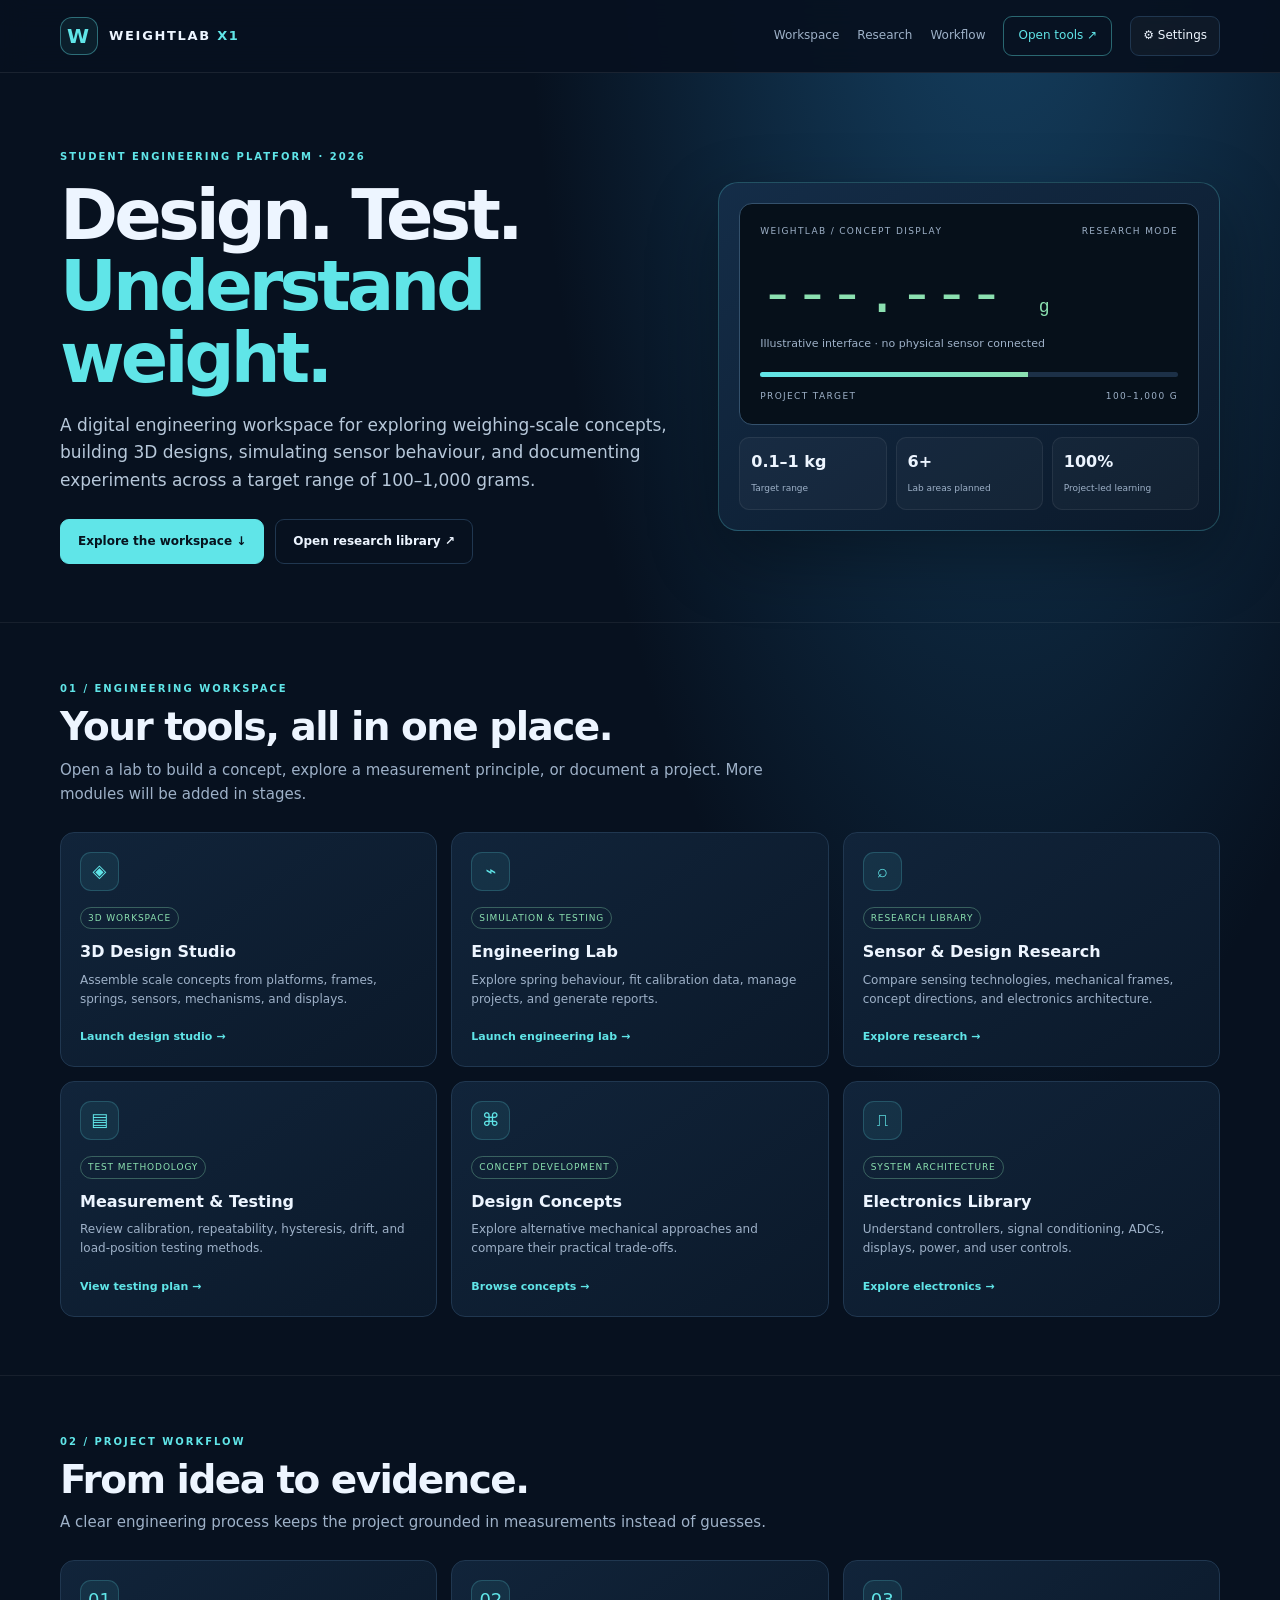
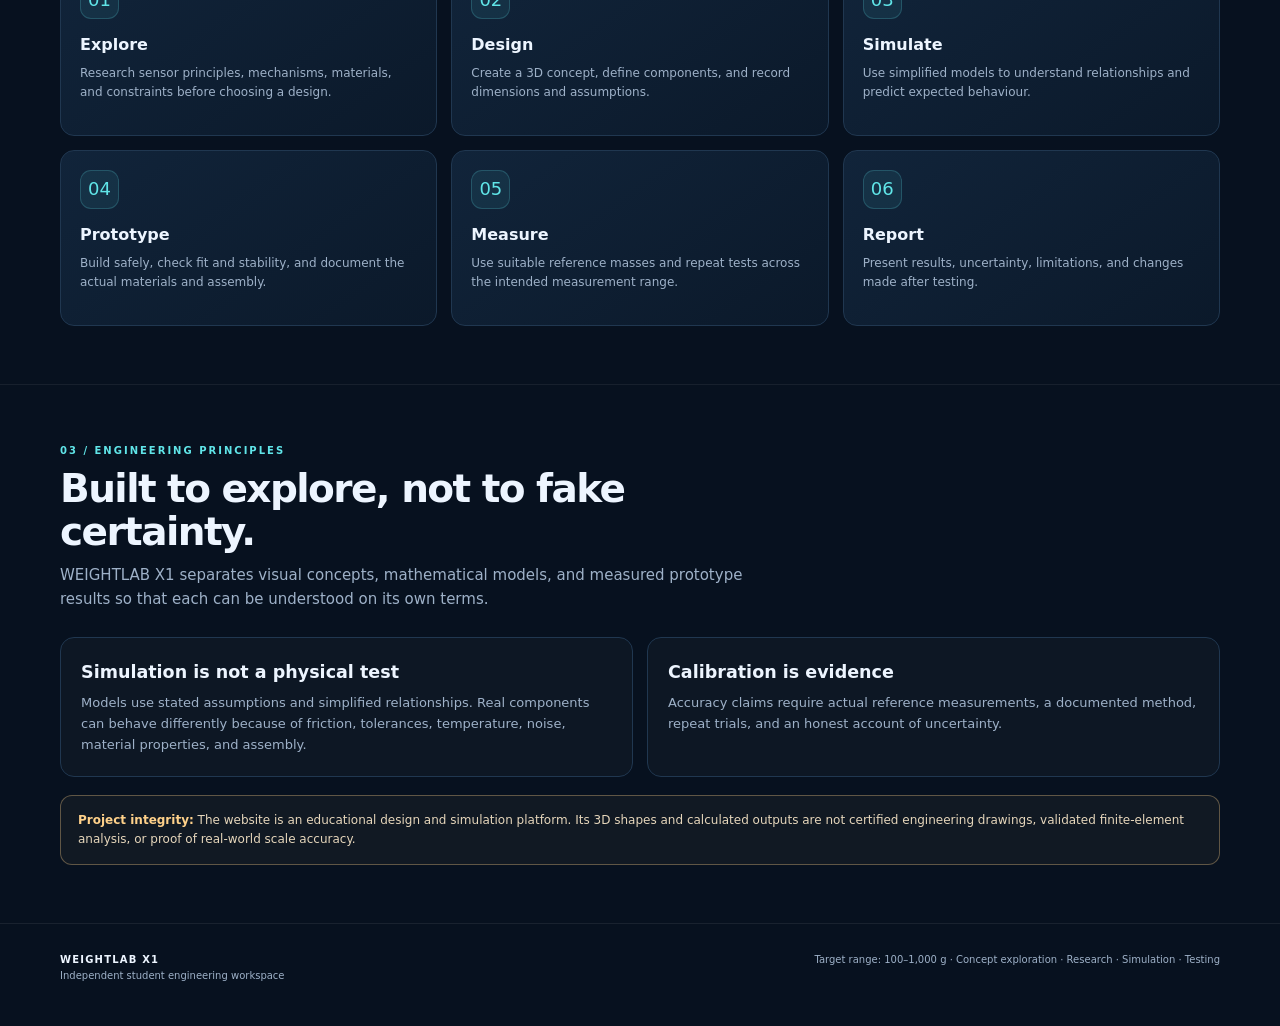
==== commit 8a8d926f: "Update index.html" ====
--- a/index.html
+++ b/index.html
@@ -1,56 +1,524 @@
+
 <!DOCTYPE html>
-<html lang="en">
+<html lang="en" dir="ltr">
 <head>
 <meta charset="UTF-8">
 <meta name="viewport" content="width=device-width, initial-scale=1.0">
 <meta name="theme-color" content="#07111f">
 <meta name="description" content="WEIGHTLAB X1 engineering workspace for weighing-scale design, simulation, testing and research.">
 <title>WEIGHTLAB X1 | Engineering Workspace</title>
+
 <style>
-:root{--bg:#07111f;--panel:#0d1b2d;--panel2:#11243a;--line:#203750;--text:#edf5ff;--muted:#9eb1c8;--cyan:#60e5e8;--blue:#82aaff;--green:#8be0b0;--amber:#ffd18a}
-*{box-sizing:border-box}html{scroll-behavior:smooth}body{margin:0;background:radial-gradient(ellipse at 78% -10%,#164568 0,transparent 34%),var(--bg);color:var(--text);font:15px/1.6 Inter,system-ui,-apple-system,Segoe UI,Roboto,Arial,sans-serif}a{color:inherit;text-decoration:none}.wrap{width:min(1160px,calc(100% - 36px));margin:auto}
-header{position:sticky;top:0;z-index:5;background:#07111feF;border-bottom:1px solid #ffffff14;backdrop-filter:blur(14px)}.nav{height:72px;display:flex;align-items:center;justify-content:space-between;gap:18px}.brand{display:flex;align-items:center;gap:11px;font-weight:850;letter-spacing:.13em;font-size:13px}.logo{width:38px;height:38px;display:grid;place-items:center;border:1px solid #60e5e866;border-radius:12px;color:var(--cyan);font-size:20px;background:#60e5e811}.navlinks{display:flex;gap:22px;align-items:center;color:var(--muted);font-size:12px}.navlinks a:hover{color:var(--cyan)}.navcta{padding:9px 14px;border:1px solid #60e5e866;border-radius:9px;color:var(--cyan)}
-.hero{padding:76px 0 58px;display:grid;grid-template-columns:1.1fr .9fr;gap:45px;align-items:center}.eyebrow,.kicker{color:var(--cyan);font-size:10px;letter-spacing:.2em;text-transform:uppercase;font-weight:850}.hero h1{font-size:clamp(42px,6vw,70px);line-height:1.02;letter-spacing:-.055em;margin:15px 0 18px}.hero h1 span{color:var(--cyan)}.lead{max-width:620px;color:#b7c8da;font-size:17px}.actions{display:flex;gap:11px;flex-wrap:wrap;margin-top:25px}.btn{display:inline-flex;align-items:center;justify-content:center;padding:12px 17px;border-radius:9px;background:var(--cyan);color:#06131e;font-weight:800;font-size:12px;border:1px solid var(--cyan)}.btn.secondary{background:transparent;color:var(--text);border-color:var(--line)}.visual{padding:20px;border:1px solid #60e5e83d;border-radius:20px;background:linear-gradient(145deg,#142d48,#0b192a);box-shadow:0 25px 70px #0005}.display{background:#06101a;border:1px solid #34516c;border-radius:13px;padding:20px}.displaytop{display:flex;justify-content:space-between;color:var(--muted);font-size:9px;letter-spacing:.15em}.digits{font:500 clamp(40px,5vw,58px)/1.2 ui-monospace,monospace;color:var(--green);margin:24px 0 3px}.sub{font-size:11px;color:var(--muted)}.bar{height:5px;border-radius:8px;background:#1c3047;margin:20px 0 12px;overflow:hidden}.bar span{display:block;width:64%;height:100%;background:linear-gradient(90deg,var(--cyan),var(--green))}.stats{display:grid;grid-template-columns:repeat(3,1fr);gap:9px;margin-top:12px}.stat{background:#ffffff08;border:1px solid #ffffff12;padding:11px;border-radius:10px}.stat b{display:block;font-size:16px}.stat small{font-size:9px;color:var(--muted)}
-section{padding:58px 0;border-top:1px solid #ffffff10}.head{max-width:720px;margin-bottom:26px}.head h2{font-size:clamp(27px,4vw,39px);line-height:1.1;letter-spacing:-.04em;margin:9px 0}.head p{color:var(--muted);margin:0}.grid{display:grid;grid-template-columns:repeat(3,1fr);gap:14px}.card{background:linear-gradient(145deg,#11243a,#0b192a);border:1px solid var(--line);border-radius:14px;padding:19px;transition:.2s;min-height:175px}.card:hover{transform:translateY(-3px);border-color:#60e5e877}.icon{width:39px;height:39px;border-radius:11px;display:grid;place-items:center;background:#60e5e814;border:1px solid #60e5e833;color:var(--cyan);font-size:18px;margin-bottom:13px}.card h3{font-size:16px;margin:0 0 6px}.card p{font-size:12px;color:var(--muted);margin:0 0 14px}.link{color:var(--cyan);font-size:11px;font-weight:800}.label{display:inline-block;font-size:9px;letter-spacing:.1em;text-transform:uppercase;color:var(--green);border:1px solid #8be0b055;padding:3px 7px;border-radius:30px;margin-bottom:10px}.split{display:grid;grid-template-columns:1fr 1fr;gap:14px}.feature{background:#ffffff06;border:1px solid var(--line);border-radius:14px;padding:20px}.feature h3{margin:0 0 7px}.feature p{color:var(--muted);font-size:13px;margin:0}.notice{margin-top:18px;border:1px solid #ffd18a55;background:#ffd18a0b;border-radius:12px;padding:15px 17px;color:#e6d6bb;font-size:12px}.notice strong{color:var(--amber)}footer{padding:28px 0 42px;border-top:1px solid #ffffff12;color:var(--muted);font-size:10px}.foot{display:flex;justify-content:space-between;gap:15px;flex-wrap:wrap}
-@media(max-width:820px){.hero{grid-template-columns:1fr;gap:25px;padding-top:52px}.grid{grid-template-columns:repeat(2,1fr)}.navlinks a:not(.navcta){display:none}}
-@media(max-width:560px){.wrap{width:calc(100% - 28px)}.grid,.split{grid-template-columns:1fr}.nav{height:62px}.hero{padding:44px 0}.card{min-height:0}.stats{grid-template-columns:repeat(3,1fr)}}
+:root{
+--bg:#07111f;--panel:#0d1b2d;--panel2:#11243a;
+--line:#203750;--text:#edf5ff;--muted:#9eb1c8;
+--cyan:#60e5e8;--blue:#82aaff;--green:#8be0b0;--amber:#ffd18a
+}
+*{box-sizing:border-box}
+html{scroll-behavior:smooth}
+body{
+margin:0;
+background:radial-gradient(ellipse at 78% -10%,#164568 0,transparent 34%),var(--bg);
+color:var(--text);
+font:15px/1.6 Inter,system-ui,-apple-system,Segoe UI,Roboto,Arial,sans-serif
+}
+a{color:inherit;text-decoration:none}
+.wrap{width:min(1160px,calc(100% - 36px));margin:auto}
+
+header{
+position:sticky;top:0;z-index:5;
+background:#07111feF;
+border-bottom:1px solid #ffffff14;
+backdrop-filter:blur(14px)
+}
+.nav{
+height:72px;display:flex;align-items:center;
+justify-content:space-between;gap:18px
+}
+.brand{
+display:flex;align-items:center;gap:11px;
+font-weight:850;letter-spacing:.13em;font-size:13px
+}
+.logo{
+width:38px;height:38px;display:grid;place-items:center;
+border:1px solid #60e5e866;border-radius:12px;
+color:var(--cyan);font-size:20px;background:#60e5e811
+}
+.navlinks{
+display:flex;gap:18px;align-items:center;
+color:var(--muted);font-size:12px
+}
+.navlinks a:hover{color:var(--cyan)}
+.navcta{
+padding:9px 14px;border:1px solid #60e5e866;
+border-radius:9px;color:var(--cyan)
+}
+.settings-btn{
+padding:9px 12px;border:1px solid var(--line);
+border-radius:9px;background:#ffffff08;
+color:var(--text);font:inherit;font-size:12px;cursor:pointer
+}
+.settings-btn:hover{border-color:var(--cyan);color:var(--cyan)}
+
+.hero{
+padding:76px 0 58px;
+display:grid;grid-template-columns:1.1fr .9fr;
+gap:45px;align-items:center
+}
+.eyebrow,.kicker{
+color:var(--cyan);font-size:10px;
+letter-spacing:.2em;text-transform:uppercase;font-weight:850
+}
+.hero h1{
+font-size:clamp(42px,6vw,70px);
+line-height:1.02;letter-spacing:-.055em;margin:15px 0 18px
+}
+.hero h1 span{color:var(--cyan)}
+.lead{max-width:620px;color:#b7c8da;font-size:17px}
+.actions{display:flex;gap:11px;flex-wrap:wrap;margin-top:25px}
+.btn{
+display:inline-flex;align-items:center;justify-content:center;
+padding:12px 17px;border-radius:9px;background:var(--cyan);
+color:#06131e;font-weight:800;font-size:12px;border:1px solid var(--cyan)
+}
+.btn.secondary{background:transparent;color:var(--text);border-color:var(--line)}
+.visual{
+padding:20px;border:1px solid #60e5e83d;border-radius:20px;
+background:linear-gradient(145deg,#142d48,#0b192a);
+box-shadow:0 25px 70px #0005
+}
+.display{background:#06101a;border:1px solid #34516c;border-radius:13px;padding:20px}
+.displaytop{
+display:flex;justify-content:space-between;
+color:var(--muted);font-size:9px;letter-spacing:.15em
+}
+.digits{
+font:500 clamp(40px,5vw,58px)/1.2 ui-monospace,monospace;
+color:var(--green);margin:24px 0 3px
+}
+.sub{font-size:11px;color:var(--muted)}
+.bar{height:5px;border-radius:8px;background:#1c3047;margin:20px 0 12px;overflow:hidden}
+.bar span{
+display:block;width:64%;height:100%;
+background:linear-gradient(90deg,var(--cyan),var(--green))
+}
+.stats{display:grid;grid-template-columns:repeat(3,1fr);gap:9px;margin-top:12px}
+.stat{background:#ffffff08;border:1px solid #ffffff12;padding:11px;border-radius:10px}
+.stat b{display:block;font-size:16px}
+.stat small{font-size:9px;color:var(--muted)}
+
+section{padding:58px 0;border-top:1px solid #ffffff10}
+.head{max-width:720px;margin-bottom:26px}
+.head h2{
+font-size:clamp(27px,4vw,39px);
+line-height:1.1;letter-spacing:-.04em;margin:9px 0
+}
+.head p{color:var(--muted);margin:0}
+.grid{display:grid;grid-template-columns:repeat(3,1fr);gap:14px}
+.card{
+background:linear-gradient(145deg,#11243a,#0b192a);
+border:1px solid var(--line);border-radius:14px;
+padding:19px;transition:.2s;min-height:175px
+}
+.card:hover{transform:translateY(-3px);border-color:#60e5e877}
+.icon{
+width:39px;height:39px;border-radius:11px;
+display:grid;place-items:center;background:#60e5e814;
+border:1px solid #60e5e833;color:var(--cyan);
+font-size:18px;margin-bottom:13px
+}
+.card h3{font-size:16px;margin:0 0 6px}
+.card p{font-size:12px;color:var(--muted);margin:0 0 14px}
+.link{color:var(--cyan);font-size:11px;font-weight:800}
+.label{
+display:inline-block;font-size:9px;letter-spacing:.1em;
+text-transform:uppercase;color:var(--green);
+border:1px solid #8be0b055;padding:3px 7px;
+border-radius:30px;margin-bottom:10px
+}
+.split{display:grid;grid-template-columns:1fr 1fr;gap:14px}
+.feature{
+background:#ffffff06;border:1px solid var(--line);
+border-radius:14px;padding:20px
+}
+.feature h3{margin:0 0 7px}
+.feature p{color:var(--muted);font-size:13px;margin:0}
+.notice{
+margin-top:18px;border:1px solid #ffd18a55;
+background:#ffd18a0b;border-radius:12px;
+padding:15px 17px;color:#e6d6bb;font-size:12px
+}
+.notice strong{color:var(--amber)}
+footer{
+padding:28px 0 42px;border-top:1px solid #ffffff12;
+color:var(--muted);font-size:10px
+}
+.foot{display:flex;justify-content:space-between;gap:15px;flex-wrap:wrap}
+
+/* SETTINGS WINDOW */
+.settings-overlay{
+position:fixed;inset:0;background:#0009;z-index:20;
+display:none;align-items:center;justify-content:center;padding:18px
+}
+.settings-overlay.open{display:flex}
+.settings-panel{
+width:min(420px,100%);background:#0d1b2d;
+border:1px solid #34516c;border-radius:18px;
+padding:22px;box-shadow:0 25px 80px #0009
+}
+.settings-head{
+display:flex;align-items:center;justify-content:space-between;
+gap:12px;margin-bottom:8px
+}
+.settings-head h2{font-size:21px;margin:0}
+.close-btn{
+background:transparent;border:1px solid var(--line);
+color:var(--text);border-radius:8px;padding:5px 10px;
+font-size:18px;cursor:pointer
+}
+.settings-panel p{color:var(--muted);font-size:13px;margin:4px 0 18px}
+.language-options{display:grid;grid-template-columns:1fr 1fr;gap:10px}
+.language-option{
+border:1px solid var(--line);background:#ffffff08;
+color:var(--text);padding:13px;border-radius:10px;
+font:inherit;cursor:pointer
+}
+.language-option.active{
+border-color:var(--cyan);background:#60e5e817;color:var(--cyan)
+}
+.language-option small{
+display:block;color:var(--muted);font-size:10px;margin-top:3px
+}
+
+/* ARABIC RIGHT-TO-LEFT LAYOUT */
+html[dir="rtl"] body{font-family:Tahoma,Arial,sans-serif}
+html[dir="rtl"] .hero,
+html[dir="rtl"] section,
+html[dir="rtl"] footer{direction:rtl}
+html[dir="rtl"] .hero h1{letter-spacing:0;line-height:1.2}
+html[dir="rtl"] .eyebrow,
+html[dir="rtl"] .kicker{letter-spacing:0}
+html[dir="rtl"] .label{letter-spacing:0}
+html[dir="rtl"] .displaytop,
+html[dir="rtl"] .digits,
+html[dir="rtl"] .stats{direction:ltr}
+html[dir="rtl"] .navlinks{direction:rtl}
+html[dir="rtl"] .brand{direction:ltr}
+html[dir="rtl"] .foot{direction:rtl}
+
+@media(max-width:820px){
+.hero{grid-template-columns:1fr;gap:25px;padding-top:52px}
+.grid{grid-template-columns:repeat(2,1fr)}
+.navlinks a:not(.navcta){display:none}
+}
+@media(max-width:560px){
+.wrap{width:calc(100% - 28px)}
+.grid,.split{grid-template-columns:1fr}
+.nav{height:62px}
+.hero{padding:44px 0}
+.card{min-height:0}
+.stats{grid-template-columns:repeat(3,1fr)}
+.navlinks{gap:8px}
+.navcta{display:none}
+.settings-btn{padding:8px 9px}
+}
 </style>
 </head>
+
 <body>
-<header><div class="wrap nav">
-<a class="brand" href="#top"><span class="logo">W</span><span>WEIGHTLAB <span style="color:var(--cyan)">X1</span></span></a>
-<nav class="navlinks"><a href="#workspace">Workspace</a><a href="#research">Research</a><a href="#workflow">Workflow</a><a class="navcta" href="#workspace">Open tools ↗</a></nav>
-</div></header>
+
+<header>
+<div class="wrap nav">
+<a class="brand" href="#top">
+<span class="logo">W</span>
+<span>WEIGHTLAB <span style="color:var(--cyan)">X1</span></span>
+</a>
+
+<nav class="navlinks">
+<a href="#workspace" data-en="Workspace" data-ar="مساحة العمل">Workspace</a>
+<a href="#research" data-en="Research" data-ar="الأبحاث">Research</a>
+<a href="#workflow" data-en="Workflow" data-ar="سير العمل">Workflow</a>
+<a class="navcta" href="#workspace" data-en="Open tools ↗" data-ar="افتح الأدوات ↗">Open tools ↗</a>
+<button class="settings-btn" id="openSettings" type="button">
+⚙️ <span data-en="Settings" data-ar="الإعدادات">Settings</span>
+</button>
+</nav>
+</div>
+</header>
+
 <main id="top">
+
 <div class="wrap hero">
-<div><div class="eyebrow">Student engineering platform · 2026</div>
-<h1>Design. Test.<br><span>Understand weight.</span></h1>
-<p class="lead">A digital engineering workspace for exploring weighing-scale concepts, building 3D designs, simulating sensor behaviour, and documenting experiments across a target range of 100–1,000 grams.</p>
-<div class="actions"><a class="btn" href="#workspace">Explore the workspace ↓</a><a class="btn secondary" href="research_library.html#sensors">Open research library ↗</a></div></div>
-<div class="visual"><div class="display"><div class="displaytop"><span>WEIGHTLAB / CONCEPT DISPLAY</span><span>RESEARCH MODE</span></div><div class="digits">---.--- <span style="font-size:18px">g</span></div><div class="sub">Illustrative interface · no physical sensor connected</div><div class="bar"><span></span></div><div class="displaytop"><span>PROJECT TARGET</span><span>100–1,000 G</span></div></div><div class="stats"><div class="stat"><b>0.1–1 kg</b><small>Target range</small></div><div class="stat"><b>6+</b><small>Lab areas planned</small></div><div class="stat"><b>100%</b><small>Project-led learning</small></div></div></div>
-</div>
-<section id="workspace"><div class="wrap"><div class="head"><div class="kicker">01 / Engineering workspace</div><h2>Your tools, all in one place.</h2><p>Open a lab to build a concept, explore a measurement principle, or document a project. More modules will be added in stages.</p></div>
+<div>
+<div class="eyebrow" data-en="Student engineering platform · 2026" data-ar="منصة هندسية للطلاب · 2026">Student engineering platform · 2026</div>
+
+<h1 data-en="Design. Test.<br><span>Understand weight.</span>" data-ar="صمّم. اختبر.<br><span>افهم الوزن.</span>">
+Design. Test.<br><span>Understand weight.</span>
+</h1>
+
+<p class="lead" data-en="A digital engineering workspace for exploring weighing-scale concepts, building 3D designs, simulating sensor behaviour, and documenting experiments across a target range of 100–1,000 grams." data-ar="مساحة هندسية رقمية لاستكشاف أفكار الموازين، وإنشاء تصاميم ثلاثية الأبعاد، ومحاكاة سلوك المستشعرات، وتوثيق التجارب ضمن نطاق مستهدف من 100 إلى 1,000 غرام.">
+A digital engineering workspace for exploring weighing-scale concepts, building 3D designs, simulating sensor behaviour, and documenting experiments across a target range of 100–1,000 grams.
+</p>
+
+<div class="actions">
+<a class="btn" href="#workspace" data-en="Explore the workspace ↓" data-ar="استكشف مساحة العمل ↓">Explore the workspace ↓</a>
+<a class="btn secondary" href="research_library.html#sensors" data-en="Open research library ↗" data-ar="افتح مكتبة الأبحاث ↗">Open research library ↗</a>
+</div>
+</div>
+
+<div class="visual">
+<div class="display">
+<div class="displaytop">
+<span data-en="WEIGHTLAB / CONCEPT DISPLAY" data-ar="WEIGHTLAB / شاشة النموذج">WEIGHTLAB / CONCEPT DISPLAY</span>
+<span data-en="RESEARCH MODE" data-ar="وضع البحث">RESEARCH MODE</span>
+</div>
+<div class="digits">---.--- <span style="font-size:18px">g</span></div>
+<div class="sub" data-en="Illustrative interface · no physical sensor connected" data-ar="واجهة توضيحية · لا يوجد مستشعر فعلي متصل">Illustrative interface · no physical sensor connected</div>
+<div class="bar"><span></span></div>
+<div class="displaytop">
+<span data-en="PROJECT TARGET" data-ar="النطاق المستهدف للمشروع">PROJECT TARGET</span>
+<span>100–1,000 G</span>
+</div>
+</div>
+
+<div class="stats">
+<div class="stat"><b>0.1–1 kg</b><small data-en="Target range" data-ar="النطاق المستهدف">Target range</small></div>
+<div class="stat"><b>6+</b><small data-en="Lab areas planned" data-ar="أقسام المختبر المخططة">Lab areas planned</small></div>
+<div class="stat"><b>100%</b><small data-en="Project-led learning" data-ar="تعلم قائم على المشروع">Project-led learning</small></div>
+</div>
+</div>
+</div>
+
+<section id="workspace">
+<div class="wrap">
+<div class="head">
+<div class="kicker" data-en="01 / Engineering workspace" data-ar="01 / مساحة العمل الهندسية">01 / Engineering workspace</div>
+<h2 data-en="Your tools, all in one place." data-ar="كل أدواتك في مكان واحد.">Your tools, all in one place.</h2>
+<p data-en="Open a lab to build a concept, explore a measurement principle, or document a project. More modules will be added in stages." data-ar="افتح أحد المختبرات لبناء نموذج، أو استكشاف مبدأ للقياس، أو توثيق مشروع. ستتم إضافة المزيد من الوحدات على مراحل.">
+Open a lab to build a concept, explore a measurement principle, or document a project. More modules will be added in stages.
+</p>
+</div>
+
 <div class="grid">
-<a class="card" href="weightlab_x1_design_studio_v2.html"><div class="icon">◈</div><span class="label">3D workspace</span><h3>3D Design Studio</h3><p>Assemble scale concepts from platforms, frames, springs, sensors, mechanisms, and displays.</p><span class="link">Launch design studio →</span></a>
-<a class="card" href="weightlab_x1_engineering_lab_v3.html"><div class="icon">⌁</div><span class="label">Simulation & testing</span><h3>Engineering Lab</h3><p>Explore spring behaviour, fit calibration data, manage projects, and generate reports.</p><span class="link">Launch engineering lab →</span></a>
-<a class="card" href="research_library.html#sensors"><div class="icon">⌕</div><span class="label">Research library</span><h3>Sensor & Design Research</h3><p>Compare sensing technologies, mechanical frames, concept directions, and electronics architecture.</p><span class="link">Explore research →</span></a>
-<a class="card" href="research_library.html#testing"><div class="icon">▤</div><span class="label">Test methodology</span><h3>Measurement & Testing</h3><p>Review calibration, repeatability, hysteresis, drift, and load-position testing methods.</p><span class="link">View testing plan →</span></a>
-<a class="card" href="research_library.html#concepts"><div class="icon">⌘</div><span class="label">Concept development</span><h3>Design Concepts</h3><p>Explore alternative mechanical approaches and compare their practical trade-offs.</p><span class="link">Browse concepts →</span></a>
-<a class="card" href="research_library.html#electronics"><div class="icon">⎍</div><span class="label">System architecture</span><h3>Electronics Library</h3><p>Understand controllers, signal conditioning, ADCs, displays, power, and user controls.</p><span class="link">Explore electronics →</span></a>
-</div></div></section>
-<section id="workflow"><div class="wrap"><div class="head"><div class="kicker">02 / Project workflow</div><h2>From idea to evidence.</h2><p>A clear engineering process keeps the project grounded in measurements instead of guesses.</p></div>
+
+<a class="card" href="weightlab_x1_design_studio_v2.html">
+<div class="icon">◈</div>
+<span class="label" data-en="3D workspace" data-ar="مساحة ثلاثية الأبعاد">3D workspace</span>
+<h3 data-en="3D Design Studio" data-ar="استوديو التصميم ثلاثي الأبعاد">3D Design Studio</h3>
+<p data-en="Assemble scale concepts from platforms, frames, springs, sensors, mechanisms, and displays." data-ar="جمّع نماذج الموازين باستخدام المنصات والهياكل والنوابض والمستشعرات والآليات والشاشات.">Assemble scale concepts from platforms, frames, springs, sensors, mechanisms, and displays.</p>
+<span class="link" data-en="Launch design studio →" data-ar="افتح استوديو التصميم →">Launch design studio →</span>
+</a>
+
+<a class="card" href="weightlab_x1_engineering_lab_v3.html">
+<div class="icon">⌁</div>
+<span class="label" data-en="Simulation & testing" data-ar="المحاكاة والاختبار">Simulation & testing</span>
+<h3 data-en="Engineering Lab" data-ar="المختبر الهندسي">Engineering Lab</h3>
+<p data-en="Explore spring behaviour, fit calibration data, manage projects, and generate reports." data-ar="استكشف سلوك النوابض، وطبّق بيانات المعايرة، وأدر المشاريع، وأنشئ التقارير.">Explore spring behaviour, fit calibration data, manage projects, and generate reports.</p>
+<span class="link" data-en="Launch engineering lab →" data-ar="افتح المختبر الهندسي →">Launch engineering lab →</span>
+</a>
+
+<a class="card" href="research_library.html#sensors">
+<div class="icon">⌕</div>
+<span class="label" data-en="Research library" data-ar="مكتبة الأبحاث">Research library</span>
+<h3 data-en="Sensor & Design Research" data-ar="أبحاث المستشعرات والتصميم">Sensor & Design Research</h3>
+<p data-en="Compare sensing technologies, mechanical frames, concept directions, and electronics architecture." data-ar="قارن تقنيات الاستشعار والهياكل الميكانيكية واتجاهات التصميم وبنية الأنظمة الإلكترونية.">Compare sensing technologies, mechanical frames, concept directions, and electronics architecture.</p>
+<span class="link" data-en="Explore research →" data-ar="استكشف الأبحاث →">Explore research →</span>
+</a>
+
+<a class="card" href="research_library.html#testing">
+<div class="icon">▤</div>
+<span class="label" data-en="Test methodology" data-ar="منهجية الاختبار">Test methodology</span>
+<h3 data-en="Measurement & Testing" data-ar="القياس والاختبار">Measurement & Testing</h3>
+<p data-en="Review calibration, repeatability, hysteresis, drift, and load-position testing methods." data-ar="راجع طرق المعايرة وقابلية التكرار والتباطؤ والانجراف واختبار موضع الحمل.">Review calibration, repeatability, hysteresis, drift, and load-position testing methods.</p>
+<span class="link" data-en="View testing plan →" data-ar="اعرض خطة الاختبار →">View testing plan →</span>
+</a>
+
+<a class="card" href="research_library.html#concepts">
+<div class="icon">⌘</div>
+<span class="label" data-en="Concept development" data-ar="تطوير النماذج">Concept development</span>
+<h3 data-en="Design Concepts" data-ar="أفكار التصميم">Design Concepts</h3>
+<p data-en="Explore alternative mechanical approaches and compare their practical trade-offs." data-ar="استكشف الأساليب الميكانيكية البديلة وقارن بين مزاياها وقيودها العملية.">Explore alternative mechanical approaches and compare their practical trade-offs.</p>
+<span class="link" data-en="Browse concepts →" data-ar="تصفح النماذج →">Browse concepts →</span>
+</a>
+
+<a class="card" href="research_library.html#electronics">
+<div class="icon">⎍</div>
+<span class="label" data-en="System architecture" data-ar="بنية النظام">System architecture</span>
+<h3 data-en="Electronics Library" data-ar="مكتبة الإلكترونيات">Electronics Library</h3>
+<p data-en="Understand controllers, signal conditioning, ADCs, displays, power, and user controls." data-ar="تعرّف على وحدات التحكم ومعالجة الإشارات ومحوّلات ADC والشاشات والطاقة وأدوات التحكم.">Understand controllers, signal conditioning, ADCs, displays, power, and user controls.</p>
+<span class="link" data-en="Explore electronics →" data-ar="استكشف الإلكترونيات →">Explore electronics →</span>
+</a>
+
+</div>
+</div>
+</section>
+
+<section id="workflow">
+<div class="wrap">
+<div class="head">
+<div class="kicker" data-en="02 / Project workflow" data-ar="02 / مراحل المشروع">02 / Project workflow</div>
+<h2 data-en="From idea to evidence." data-ar="من الفكرة إلى الدليل.">From idea to evidence.</h2>
+<p data-en="A clear engineering process keeps the project grounded in measurements instead of guesses." data-ar="تجعل العملية الهندسية الواضحة المشروع معتمداً على القياسات بدلاً من التخمين.">A clear engineering process keeps the project grounded in measurements instead of guesses.</p>
+</div>
+
 <div class="grid">
-<div class="card"><div class="icon">01</div><h3>Explore</h3><p>Research sensor principles, mechanisms, materials, and constraints before choosing a design.</p></div>
-<div class="card"><div class="icon">02</div><h3>Design</h3><p>Create a 3D concept, define components, and record dimensions and assumptions.</p></div>
-<div class="card"><div class="icon">03</div><h3>Simulate</h3><p>Use simplified models to understand relationships and predict expected behaviour.</p></div>
-<div class="card"><div class="icon">04</div><h3>Prototype</h3><p>Build safely, check fit and stability, and document the actual materials and assembly.</p></div>
-<div class="card"><div class="icon">05</div><h3>Measure</h3><p>Use suitable reference masses and repeat tests across the intended measurement range.</p></div>
-<div class="card"><div class="icon">06</div><h3>Report</h3><p>Present results, uncertainty, limitations, and changes made after testing.</p></div>
-</div></div></section>
-<section id="research"><div class="wrap"><div class="head"><div class="kicker">03 / Engineering principles</div><h2>Built to explore, not to fake certainty.</h2><p>WEIGHTLAB X1 separates visual concepts, mathematical models, and measured prototype results so that each can be understood on its own terms.</p></div>
-<div class="split"><div class="feature"><h3>Simulation is not a physical test</h3><p>Models use stated assumptions and simplified relationships. Real components can behave differently because of friction, tolerances, temperature, noise, material properties, and assembly.</p></div><div class="feature"><h3>Calibration is evidence</h3><p>Accuracy claims require actual reference measurements, a documented method, repeat trials, and an honest account of uncertainty.</p></div></div>
-<div class="notice"><strong>Project integrity:</strong> The website is an educational design and simulation platform. Its 3D shapes and calculated outputs are not certified engineering drawings, validated finite-element analysis, or proof of real-world scale accuracy.</div>
-</div></section>
+<div class="card"><div class="icon">01</div><h3 data-en="Explore" data-ar="استكشف">Explore</h3><p data-en="Research sensor principles, mechanisms, materials, and constraints before choosing a design." data-ar="ابحث في مبادئ المستشعرات والآليات والمواد والقيود قبل اختيار التصميم.">Research sensor principles, mechanisms, materials, and constraints before choosing a design.</p></div>
+
+<div class="card"><div class="icon">02</div><h3 data-en="Design" data-ar="صمّم">Design</h3><p data-en="Create a 3D concept, define components, and record dimensions and assumptions." data-ar="أنشئ نموذجاً ثلاثي الأبعاد، وحدد المكونات، وسجّل الأبعاد والافتراضات.">Create a 3D concept, define components, and record dimensions and assumptions.</p></div>
+
+<div class="card"><div class="icon">03</div><h3 data-en="Simulate" data-ar="حاكِ">Simulate</h3><p data-en="Use simplified models to understand relationships and predict expected behaviour." data-ar="استخدم نماذج مبسطة لفهم العلاقات وتوقع السلوك المحتمل.">Use simplified models to understand relationships and predict expected behaviour.</p></div>
+
+<div class="card"><div class="icon">04</div><h3 data-en="Prototype" data-ar="أنشئ نموذجاً أولياً">Prototype</h3><p data-en="Build safely, check fit and stability, and document the actual materials and assembly." data-ar="أنشئ النموذج بأمان، وافحص التوافق والثبات، ووثّق المواد وطريقة التجميع الفعلية.">Build safely, check fit and stability, and document the actual materials and assembly.</p></div>
+
+<div class="card"><div class="icon">05</div><h3 data-en="Measure" data-ar="قِس">Measure</h3><p data-en="Use suitable reference masses and repeat tests across the intended measurement range." data-ar="استخدم كتلًا مرجعية مناسبة وكرّر الاختبارات عبر نطاق القياس المستهدف.">Use suitable reference masses and repeat tests across the intended measurement range.</p></div>
+
+<div class="card"><div class="icon">06</div><h3 data-en="Report" data-ar="وثّق النتائج">Report</h3><p data-en="Present results, uncertainty, limitations, and changes made after testing." data-ar="اعرض النتائج ومقدار عدم اليقين والقيود والتعديلات التي أُجريت بعد الاختبار.">Present results, uncertainty, limitations, and changes made after testing.</p></div>
+</div>
+</div>
+</section>
+
+<section id="research">
+<div class="wrap">
+<div class="head">
+<div class="kicker" data-en="03 / Engineering principles" data-ar="03 / المبادئ الهندسية">03 / Engineering principles</div>
+<h2 data-en="Built to explore, not to fake certainty." data-ar="للاستكشاف، لا لادعاء دقة غير مثبتة.">Built to explore, not to fake certainty.</h2>
+<p data-en="WEIGHTLAB X1 separates visual concepts, mathematical models, and measured prototype results so that each can be understood on its own terms." data-ar="يفصل WEIGHTLAB X1 بين النماذج المرئية والنماذج الرياضية ونتائج قياس النماذج الأولية، حتى يمكن فهم كل منها بشكل مستقل.">WEIGHTLAB X1 separates visual concepts, mathematical models, and measured prototype results so that each can be understood on its own terms.</p>
+</div>
+
+<div class="split">
+<div class="feature">
+<h3 data-en="Simulation is not a physical test" data-ar="المحاكاة ليست اختباراً فعلياً">Simulation is not a physical test</h3>
+<p data-en="Models use stated assumptions and simplified relationships. Real components can behave differently because of friction, tolerances, temperature, noise, material properties, and assembly." data-ar="تستخدم النماذج افتراضات معلنة وعلاقات مبسطة. قد تتصرف المكونات الحقيقية بشكل مختلف بسبب الاحتكاك والتفاوتات ودرجة الحرارة والضوضاء وخصائص المواد وطريقة التجميع.">Models use stated assumptions and simplified relationships. Real components can behave differently because of friction, tolerances, temperature, noise, material properties, and assembly.</p>
+</div>
+
+<div class="feature">
+<h3 data-en="Calibration is evidence" data-ar="المعايرة دليل عملي">Calibration is evidence</h3>
+<p data-en="Accuracy claims require actual reference measurements, a documented method, repeat trials, and an honest account of uncertainty." data-ar="تتطلب ادعاءات الدقة قياسات مرجعية فعلية وطريقة موثقة وتجارب متكررة وشرحاً صادقاً لمقدار عدم اليقين.">Accuracy claims require actual reference measurements, a documented method, repeat trials, and an honest account of uncertainty.</p>
+</div>
+</div>
+
+<div class="notice">
+<strong data-en="Project integrity:" data-ar="نزاهة المشروع:">Project integrity:</strong>
+<span data-en="The website is an educational design and simulation platform. Its 3D shapes and calculated outputs are not certified engineering drawings, validated finite-element analysis, or proof of real-world scale accuracy." data-ar="هذا الموقع منصة تعليمية للتصميم والمحاكاة. الأشكال ثلاثية الأبعاد والنتائج المحسوبة ليست رسومات هندسية معتمدة أو تحليلاً موثّقاً بالعناصر المحددة أو دليلاً على دقة ميزان حقيقي.">The website is an educational design and simulation platform. Its 3D shapes and calculated outputs are not certified engineering drawings, validated finite-element analysis, or proof of real-world scale accuracy.</span>
+</div>
+</div>
+</section>
+
 </main>
-<footer><div class="wrap foot"><div><strong style="color:var(--text);letter-spacing:.12em">WEIGHTLAB X1</strong><br>Independent student engineering workspace</div><div>Target range: 100–1,000 g · Concept exploration · Research · Simulation · Testing</div></div></footer>
-</body></html>
+
+<footer>
+<div class="wrap foot">
+<div>
+<strong style="color:var(--text);letter-spacing:.12em">WEIGHTLAB X1</strong><br>
+<span data-en="Independent student engineering workspace" data-ar="مساحة هندسية مستقلة لمشاريع الطلاب">Independent student engineering workspace</span>
+</div>
+<div data-en="Target range: 100–1,000 g · Concept exploration · Research · Simulation · Testing" data-ar="النطاق المستهدف: 100–1,000 غرام · استكشاف النماذج · الأبحاث · المحاكاة · الاختبار">Target range: 100–1,000 g · Concept exploration · Research · Simulation · Testing</div>
+</div>
+</footer>
+
+<!-- SETTINGS WINDOW -->
+<div class="settings-overlay" id="settingsOverlay" role="dialog" aria-modal="true" aria-labelledby="settingsTitle">
+<div class="settings-panel">
+
+<div class="settings-head">
+<h2 id="settingsTitle" data-en="Settings" data-ar="الإعدادات">Settings</h2>
+<button class="close-btn" id="closeSettings" type="button" aria-label="Close settings">×</button>
+</div>
+
+<p data-en="Choose the language used across the homepage." data-ar="اختر اللغة المستخدمة في الصفحة الرئيسية.">Choose the language used across the homepage.</p>
+
+<div class="language-options">
+<button class="language-option" id="englishOption" type="button">
+English
+<small>English interface</small>
+</button>
+
+<button class="language-option" id="arabicOption" type="button">
+العربية
+<small>واجهة باللغة العربية</small>
+</button>
+</div>
+
+</div>
+</div>
+
+<script>
+(function(){
+
+const overlay=document.getElementById('settingsOverlay');
+const openButton=document.getElementById('openSettings');
+const closeButton=document.getElementById('closeSettings');
+const enButton=document.getElementById('englishOption');
+const arButton=document.getElementById('arabicOption');
+
+function setLanguage(language){
+
+const isArabic=language==='ar';
+
+document.documentElement.lang=isArabic?'ar':'en';
+document.documentElement.dir=isArabic?'rtl':'ltr';
+
+document.querySelectorAll('[data-en][data-ar]').forEach(function(element){
+element.innerHTML=isArabic
+?element.getAttribute('data-ar')
+:element.getAttribute('data-en');
+});
+
+document.title=isArabic
+?'WEIGHTLAB X1 | مساحة العمل الهندسية'
+:'WEIGHTLAB X1 | Engineering Workspace';
+
+document.querySelector('meta[name="description"]').content=isArabic
+?'مساحة هندسية لتصميم الموازين ومحاكاتها واختبارها والبحث فيها.'
+:'WEIGHTLAB X1 engineering workspace for weighing-scale design, simulation, testing and research.';
+
+enButton.classList.toggle('active',!isArabic);
+arButton.classList.toggle('active',isArabic);
+
+try{
+localStorage.setItem('weightlab-language',language);
+}catch(error){}
+
+}
+
+openButton.addEventListener('click',function(){
+overlay.classList.add('open');
+});
+
+closeButton.addEventListener('click',function(){
+overlay.classList.remove('open');
+});
+
+overlay.addEventListener('click',function(event){
+if(event.target===overlay){
+overlay.classList.remove('open');
+}
+});
+
+enButton.addEventListener('click',function(){
+setLanguage('en');
+});
+
+arButton.addEventListener('click',function(){
+setLanguage('ar');
+});
+
+document.addEventListener('keydown',function(event){
+if(event.key==='Escape'){
+overlay.classList.remove('open');
+}
+});
+
+let savedLanguage='en';
+
+try{
+savedLanguage=localStorage.getItem('weightlab-language')||'en';
+}catch(error){}
+
+setLanguage(savedLanguage);
+
+})();
+</script>
+
+</body>
+</html>
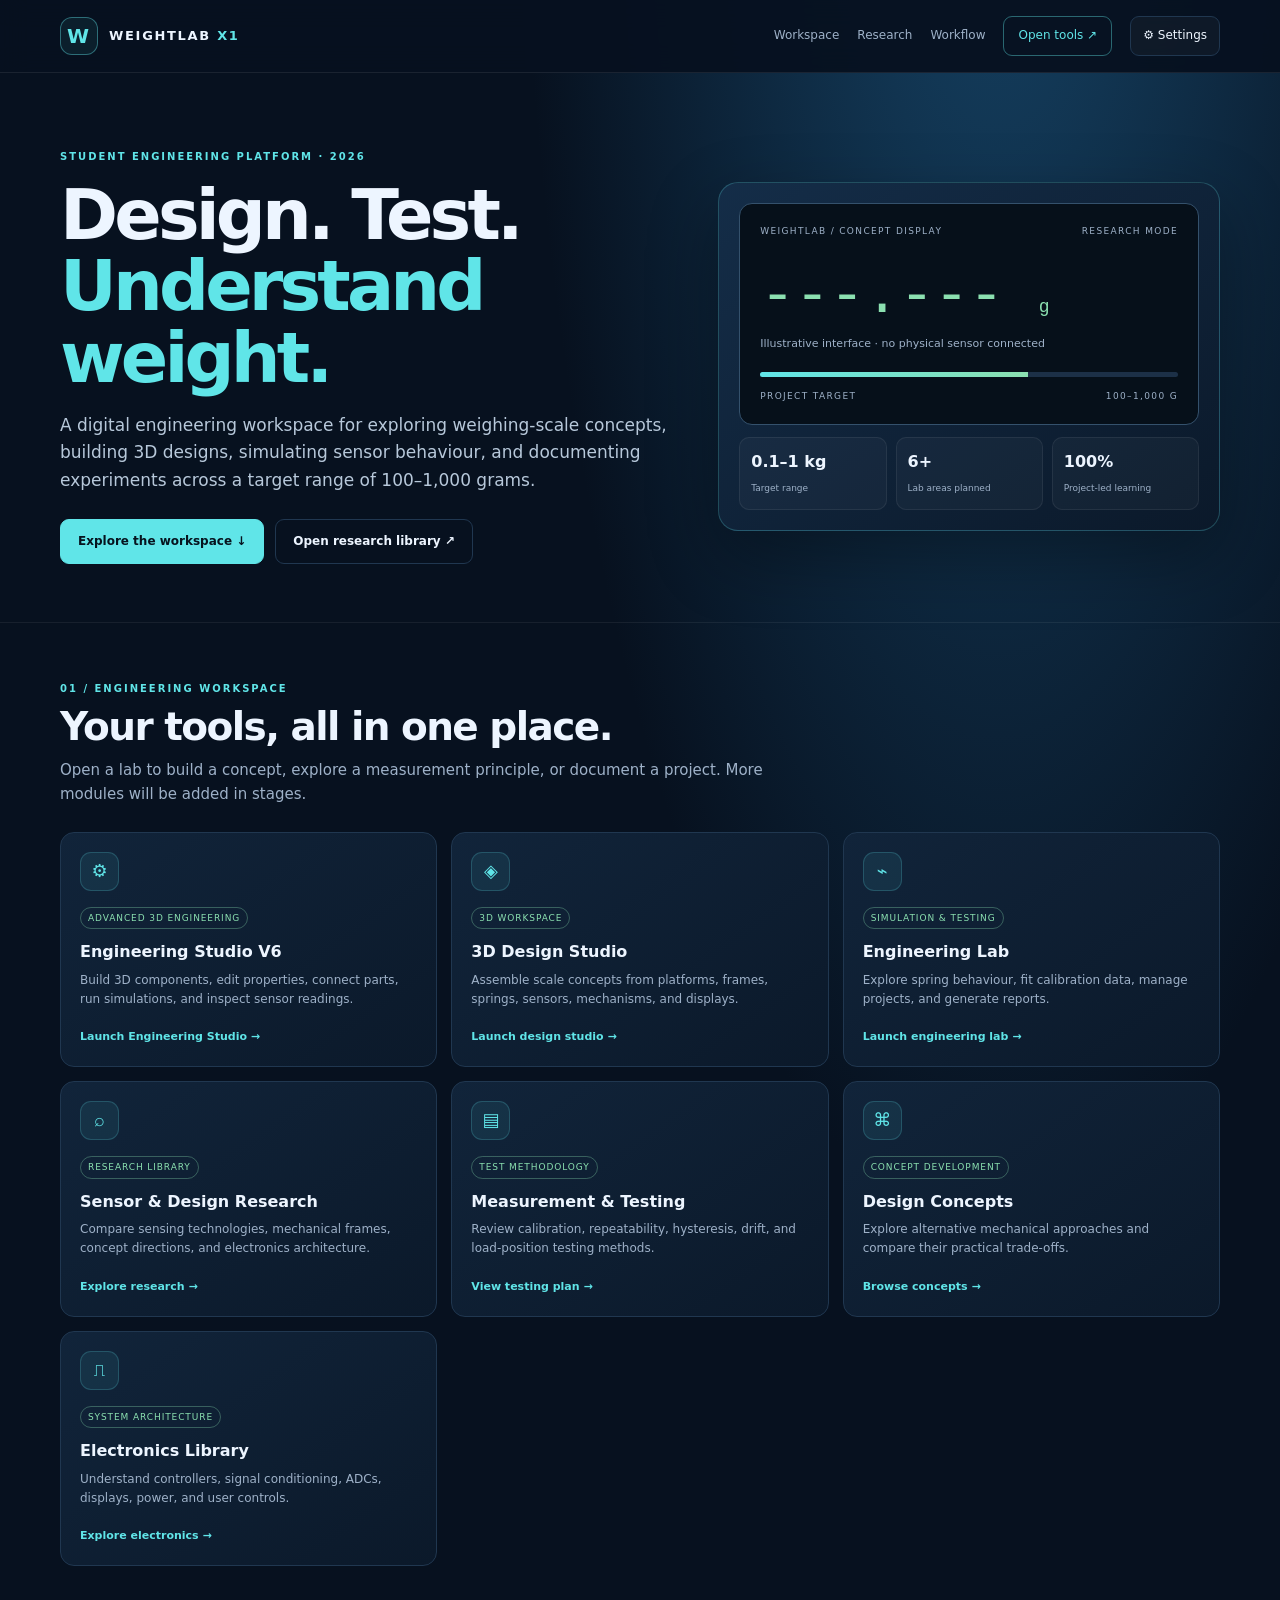
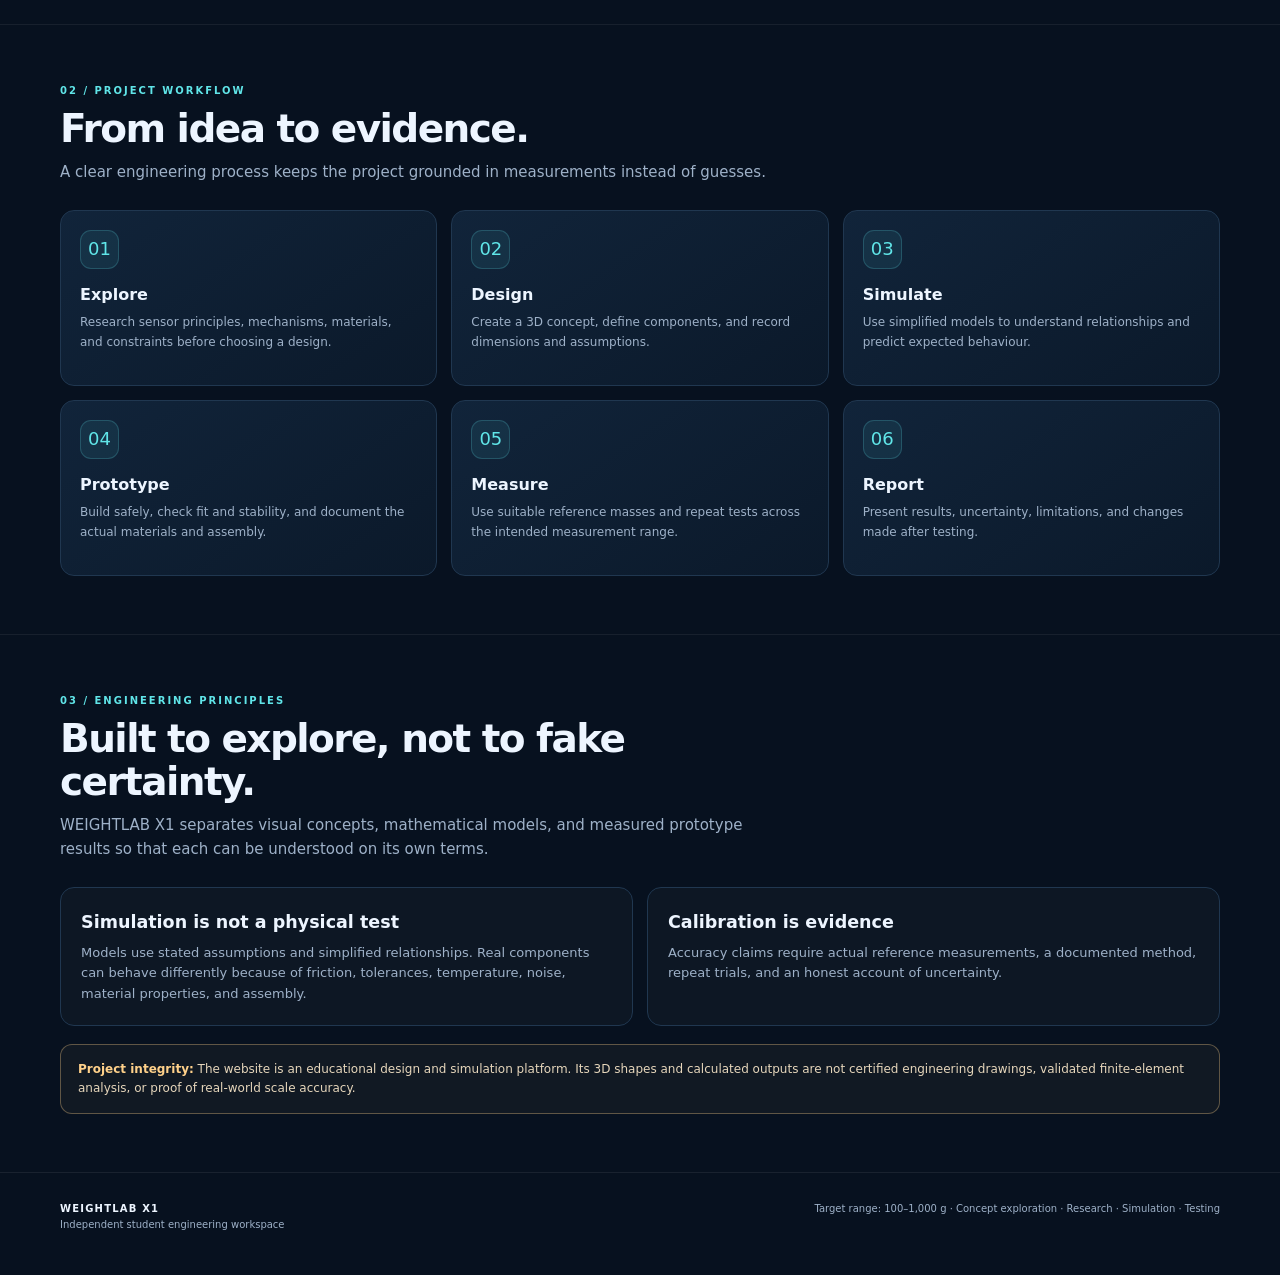
==== commit e487ab09: "Update index.html" ====
--- a/index.html
+++ b/index.html
@@ -298,8 +298,15 @@
 Open a lab to build a concept, explore a measurement principle, or document a project. More modules will be added in stages.
 </p>
 </div>
-
 <div class="grid">
+
+<a class="card" href="weightlab_x1_engineering_studio_v6.html">
+<div class="icon">⚙</div>
+<span class="label">Advanced 3D engineering</span>
+<h3>Engineering Studio V6</h3>
+<p>Build 3D components, edit properties, connect parts, run simulations, and inspect sensor readings.</p>
+<span class="link">Launch Engineering Studio →</span>
+</a>
 
 <a class="card" href="weightlab_x1_design_studio_v2.html">
 <div class="icon">◈</div>
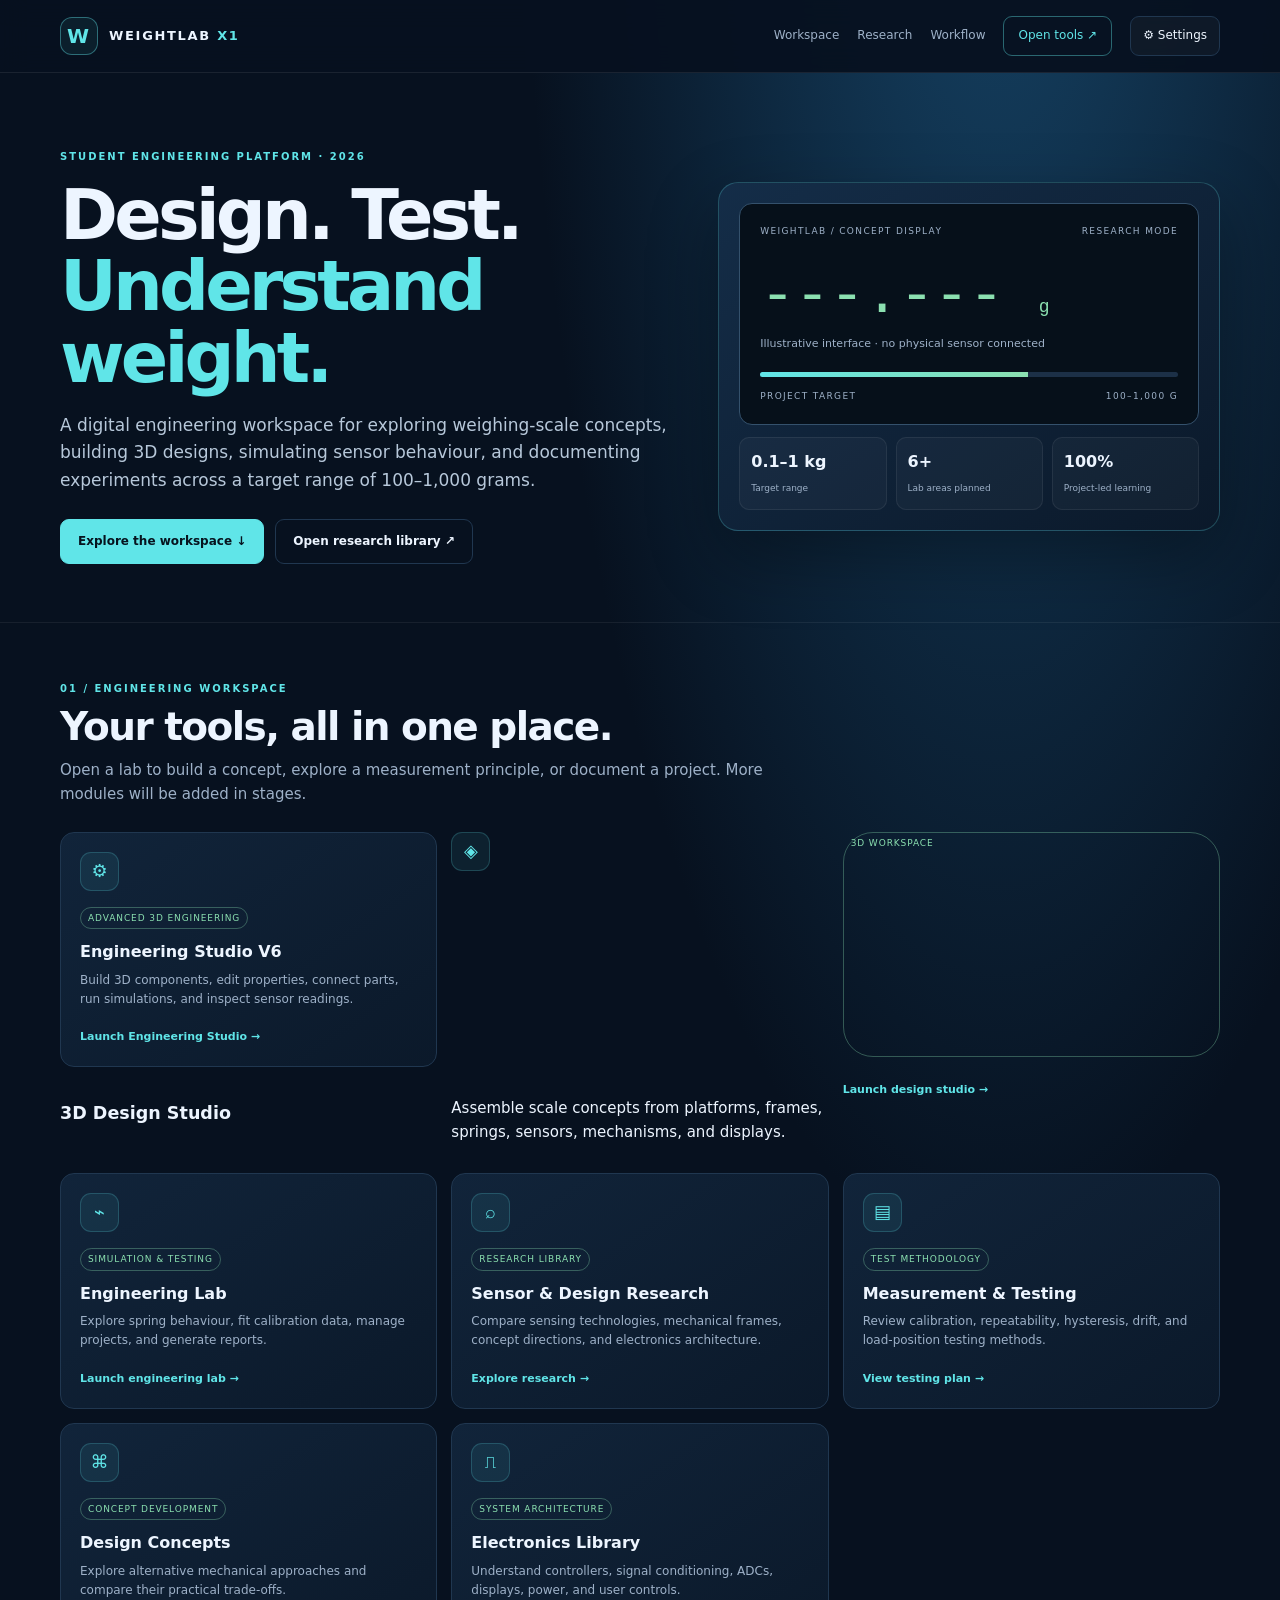
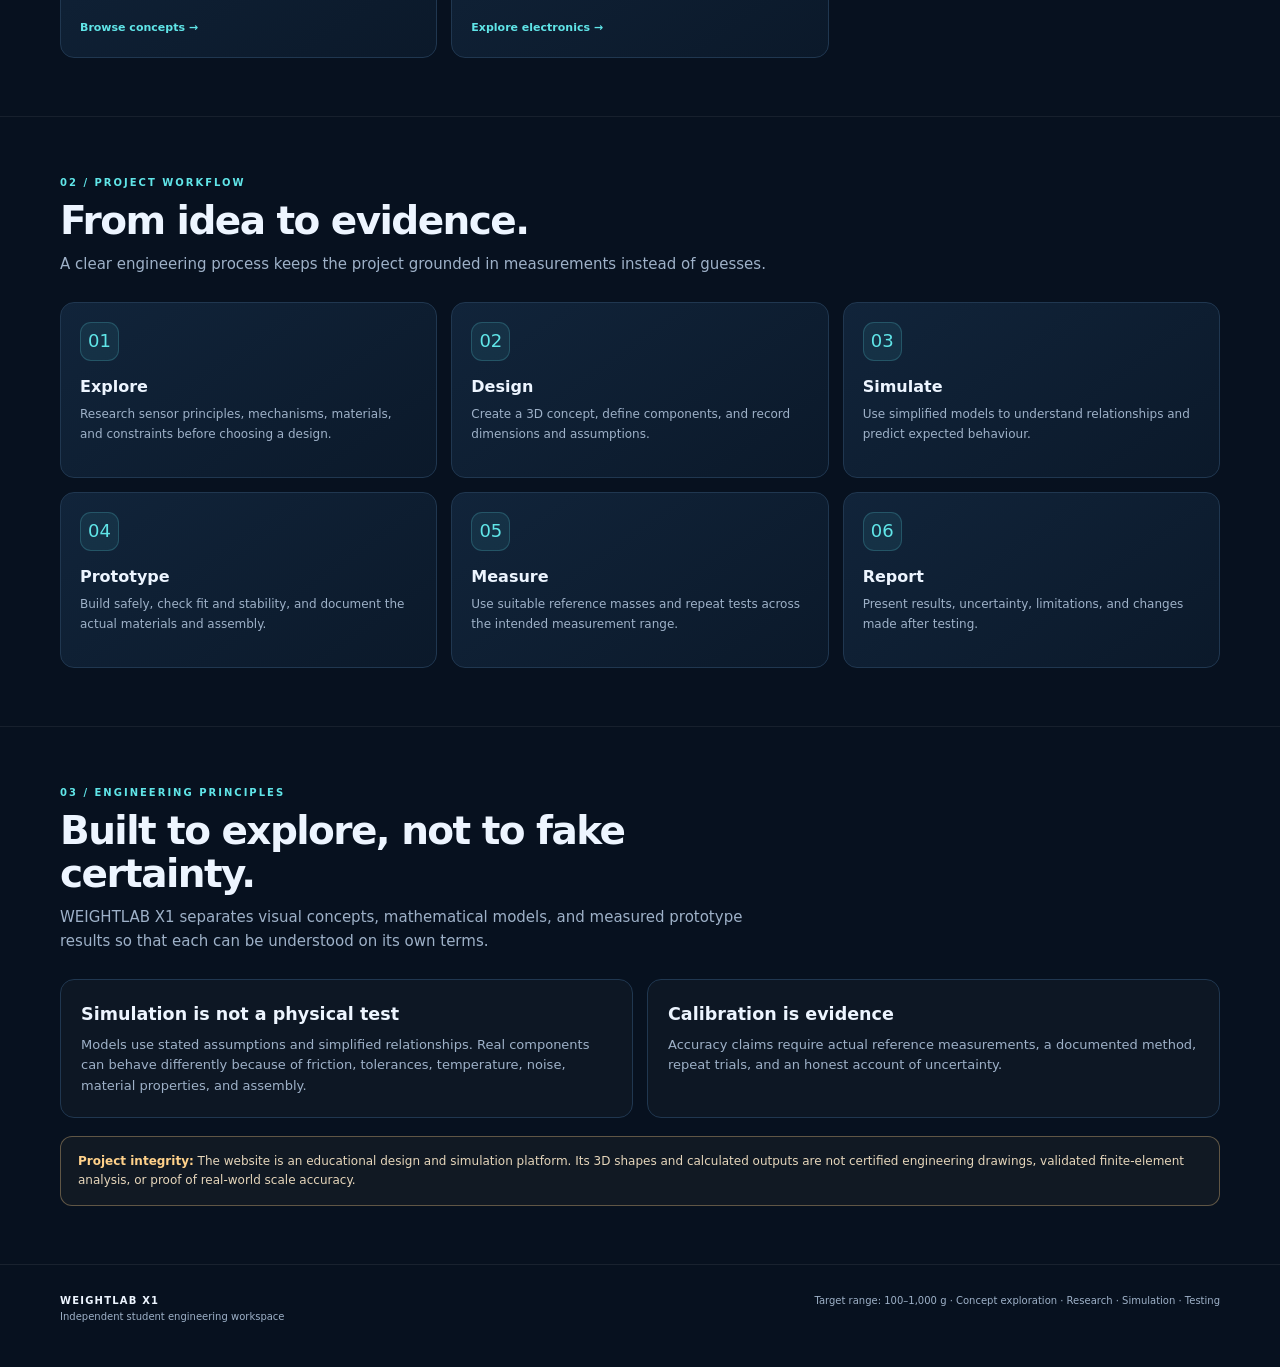
==== commit 8ba409bd: "Update index.html" ====
--- a/index.html
+++ b/index.html
@@ -308,7 +308,6 @@
 <span class="link">Launch Engineering Studio →</span>
 </a>
 
-<a class="card" href="weightlab_x1_design_studio_v2.html">
 <div class="icon">◈</div>
 <span class="label" data-en="3D workspace" data-ar="مساحة ثلاثية الأبعاد">3D workspace</span>
 <h3 data-en="3D Design Studio" data-ar="استوديو التصميم ثلاثي الأبعاد">3D Design Studio</h3>
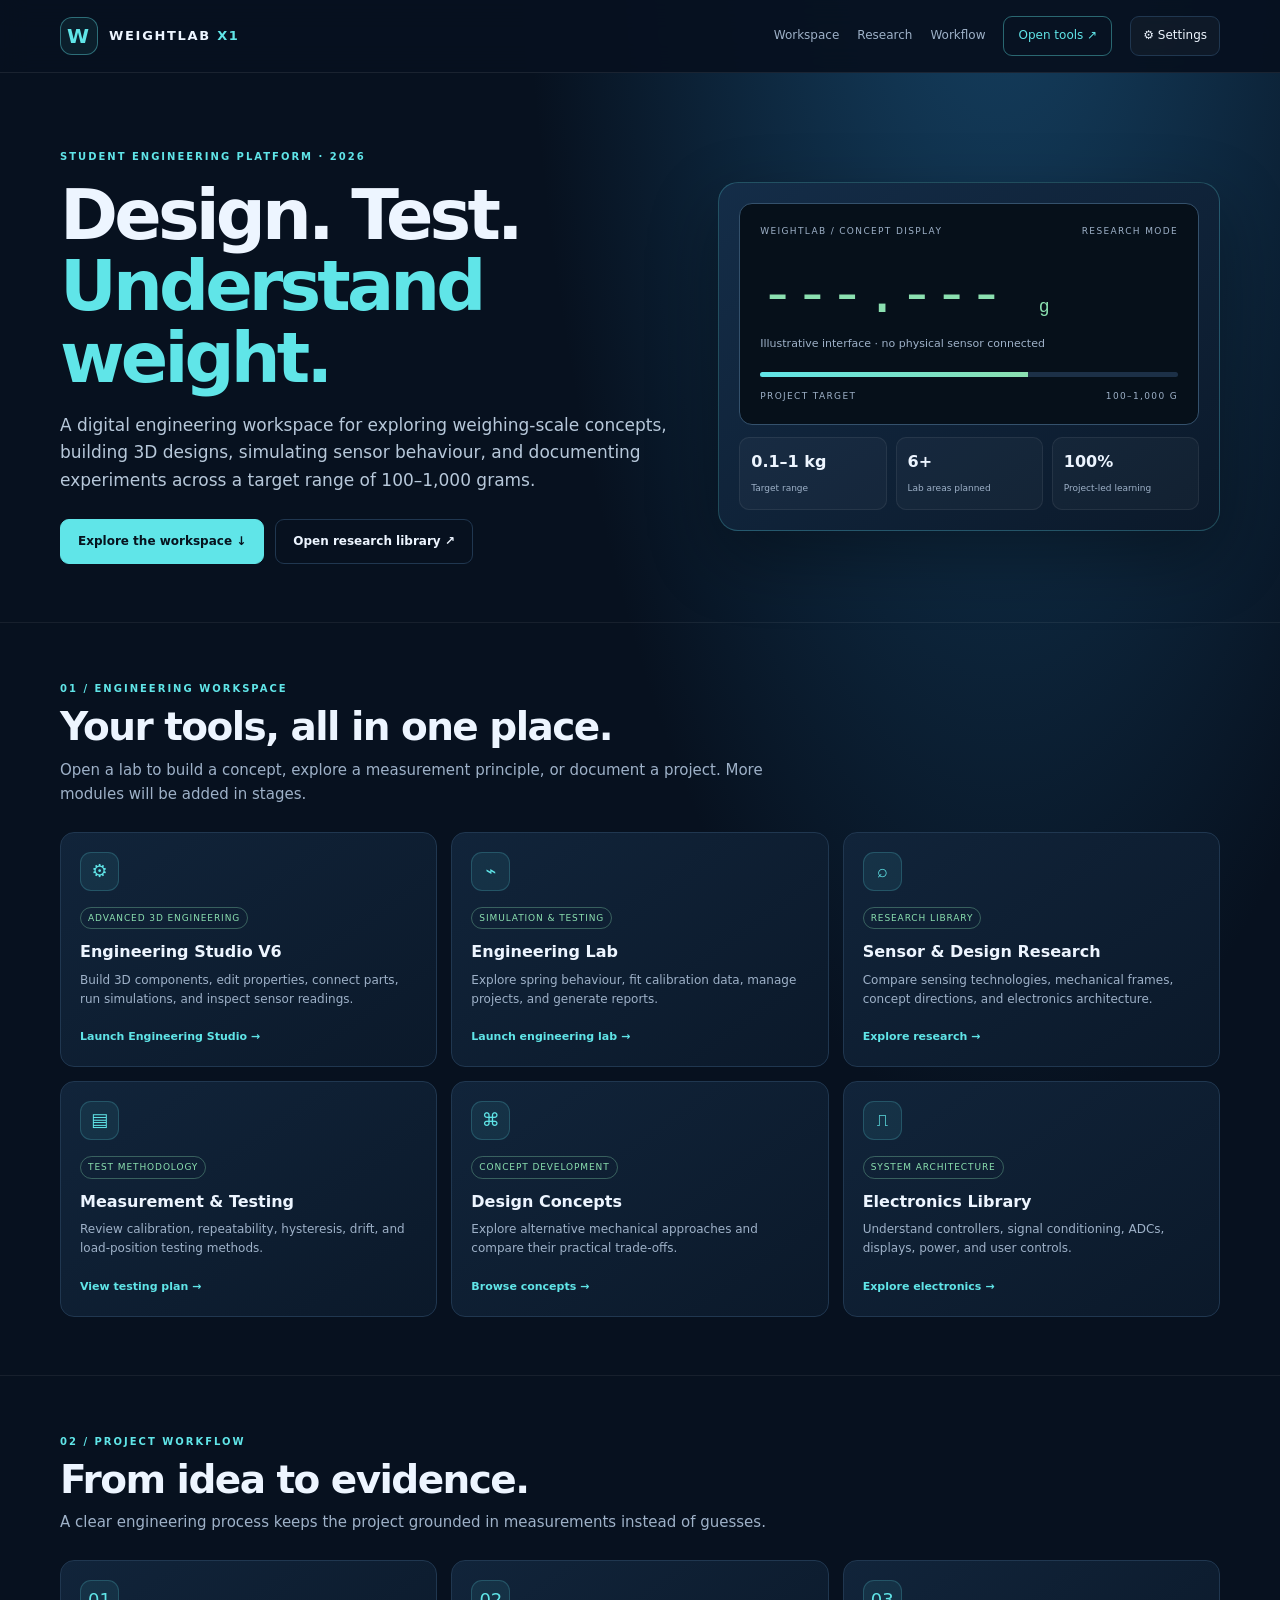
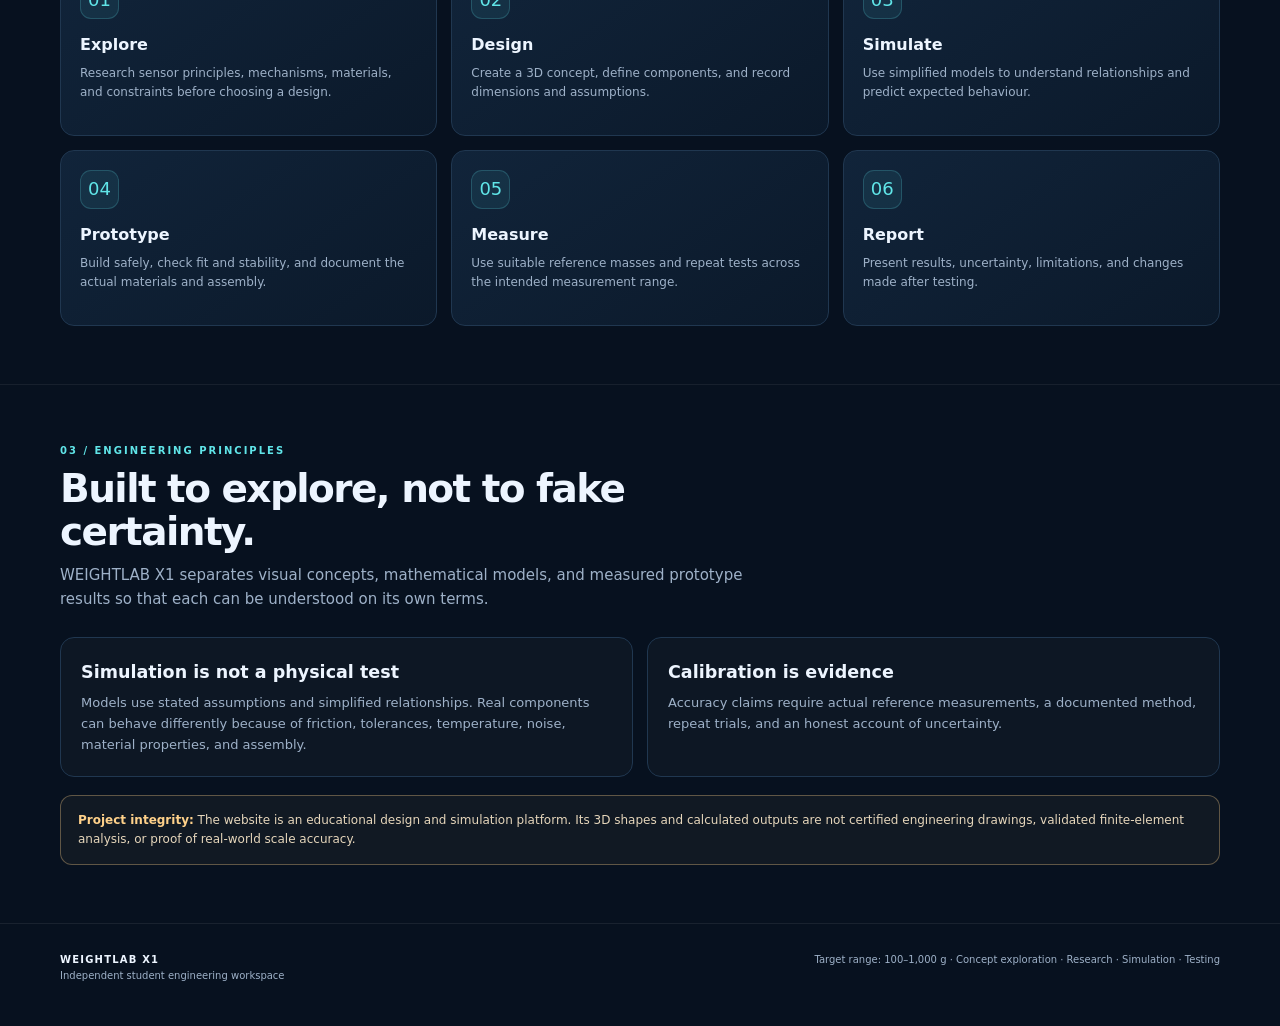
==== commit 335f58eb: "Update index.html" ====
--- a/index.html
+++ b/index.html
@@ -308,13 +308,6 @@
 <span class="link">Launch Engineering Studio →</span>
 </a>
 
-<div class="icon">◈</div>
-<span class="label" data-en="3D workspace" data-ar="مساحة ثلاثية الأبعاد">3D workspace</span>
-<h3 data-en="3D Design Studio" data-ar="استوديو التصميم ثلاثي الأبعاد">3D Design Studio</h3>
-<p data-en="Assemble scale concepts from platforms, frames, springs, sensors, mechanisms, and displays." data-ar="جمّع نماذج الموازين باستخدام المنصات والهياكل والنوابض والمستشعرات والآليات والشاشات.">Assemble scale concepts from platforms, frames, springs, sensors, mechanisms, and displays.</p>
-<span class="link" data-en="Launch design studio →" data-ar="افتح استوديو التصميم →">Launch design studio →</span>
-</a>
-
 <a class="card" href="weightlab_x1_engineering_lab_v3.html">
 <div class="icon">⌁</div>
 <span class="label" data-en="Simulation & testing" data-ar="المحاكاة والاختبار">Simulation & testing</span>
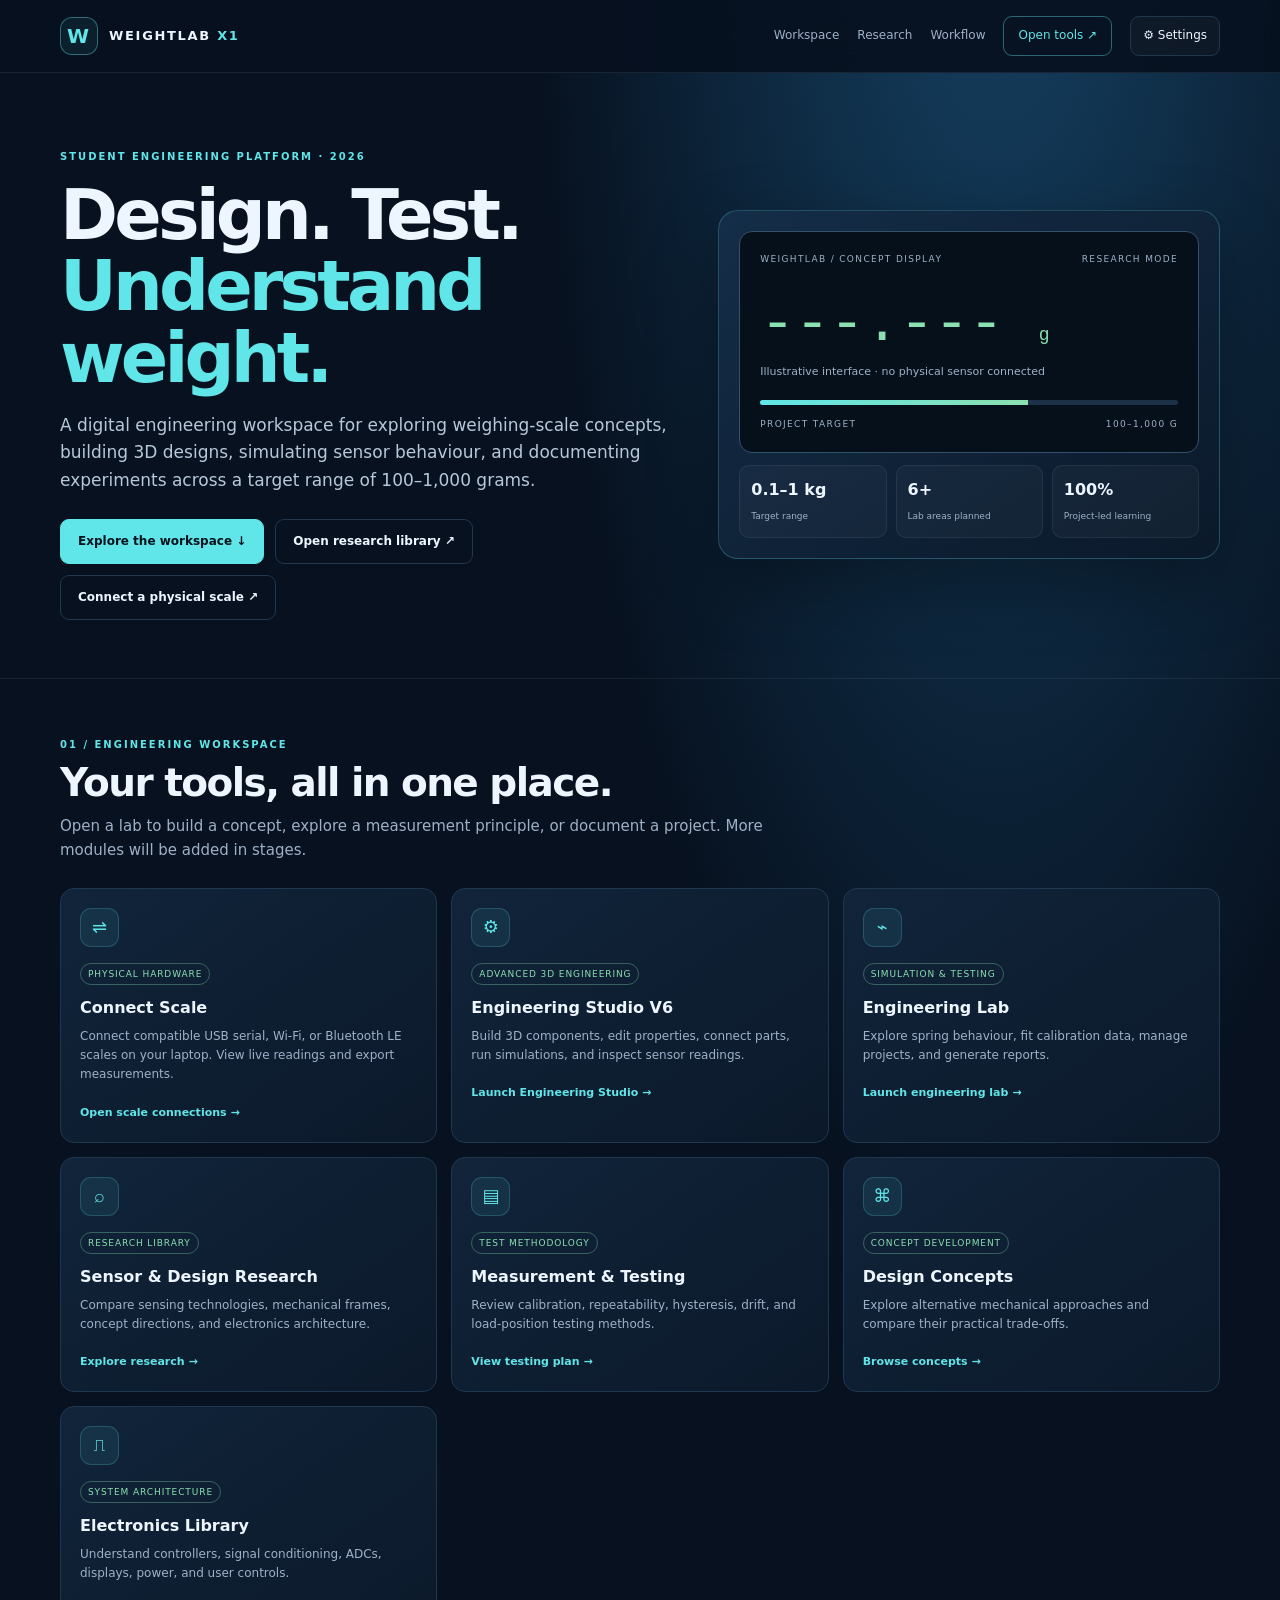
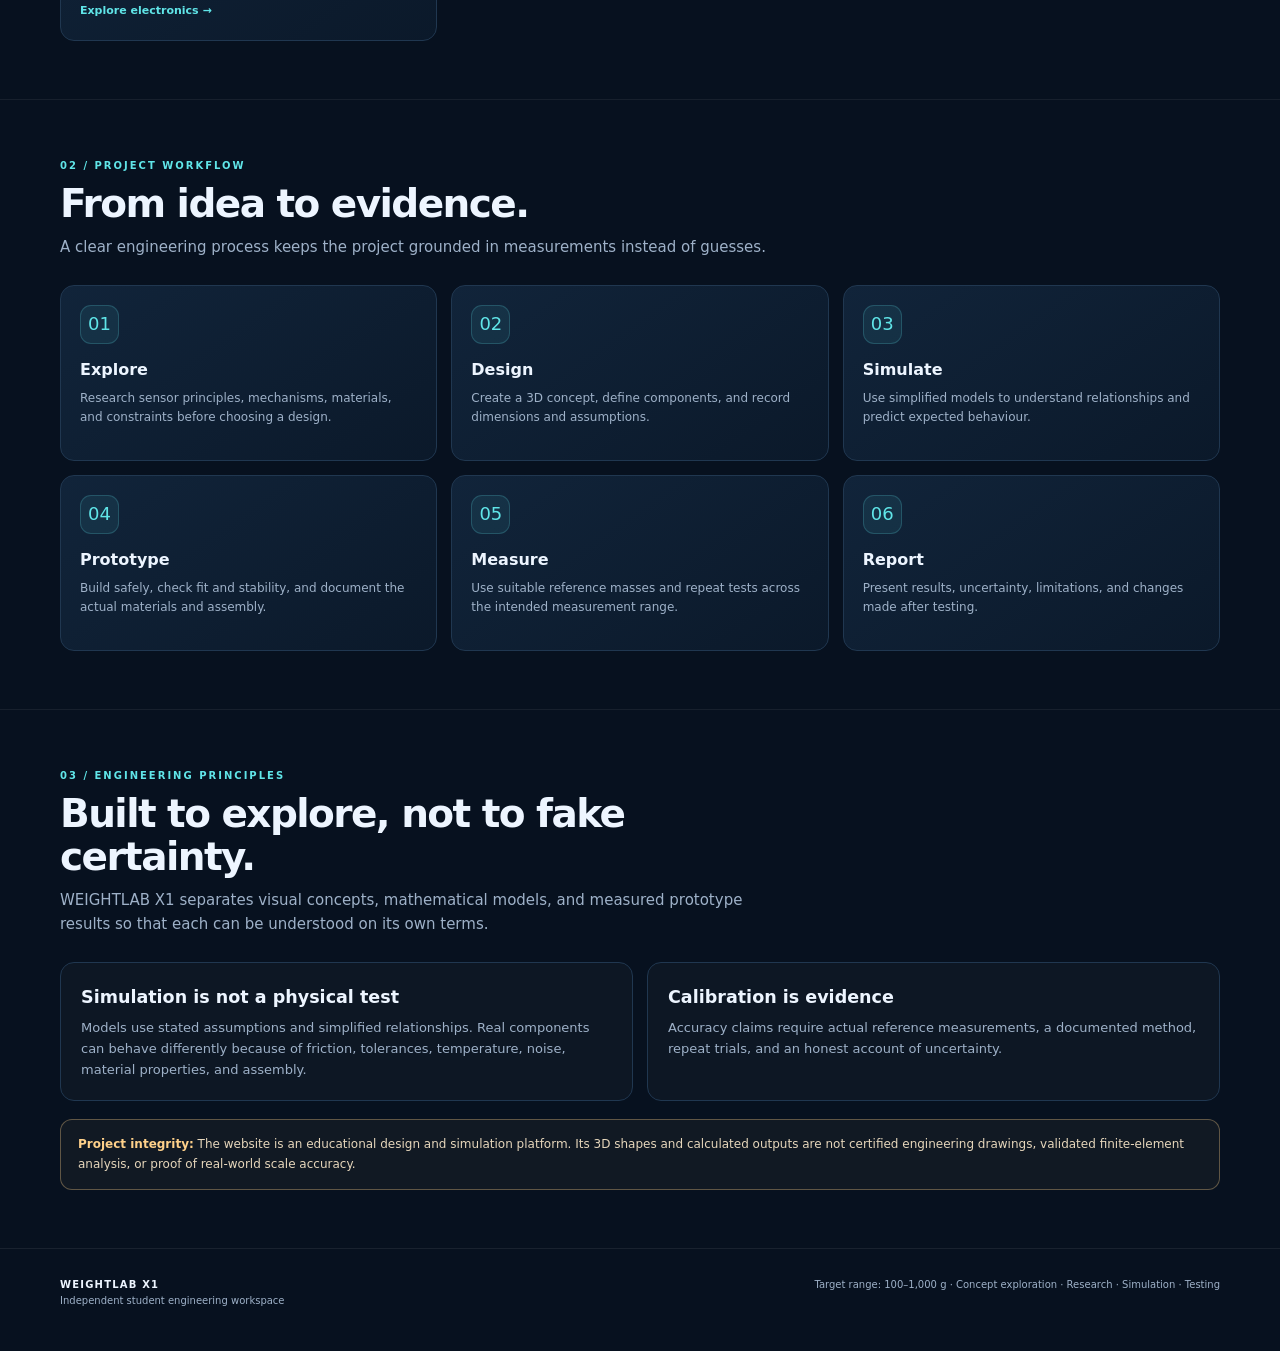
==== commit 34736416: "Add live custom-scale connections over USB serial, Wi-Fi and BLE" ====
--- a/index.html
+++ b/index.html
@@ -263,6 +263,7 @@
 <div class="actions">
 <a class="btn" href="#workspace" data-en="Explore the workspace ↓" data-ar="استكشف مساحة العمل ↓">Explore the workspace ↓</a>
 <a class="btn secondary" href="research_library.html#sensors" data-en="Open research library ↗" data-ar="افتح مكتبة الأبحاث ↗">Open research library ↗</a>
+<a class="btn secondary" href="scale_connection.html" data-en="Connect a physical scale ↗" data-ar="وصّل ميزاناً فعلياً ↗">Connect a physical scale ↗</a>
 </div>
 </div>
 
@@ -300,6 +301,14 @@
 </div>
 <div class="grid">
 
+<a class="card" href="scale_connection.html">
+<div class="icon">⇌</div>
+<span class="label" data-en="Physical hardware" data-ar="الأجهزة الفعلية">Physical hardware</span>
+<h3 data-en="Connect Scale" data-ar="اتصال الميزان">Connect Scale</h3>
+<p data-en="Connect compatible USB serial, Wi-Fi, or Bluetooth LE scales on your laptop. View live readings and export measurements." data-ar="وصّل موازين متوافقة عبر USB أو Wi-Fi أو Bluetooth LE من الحاسوب. اعرض القراءات المباشرة وصدّر القياسات.">Connect compatible USB serial, Wi-Fi, or Bluetooth LE scales on your laptop. View live readings and export measurements.</p>
+<span class="link" data-en="Open scale connections →" data-ar="افتح اتصالات الميزان →">Open scale connections →</span>
+</a>
+
 <a class="card" href="weightlab_x1_engineering_studio_v6.html">
 <div class="icon">⚙</div>
 <span class="label">Advanced 3D engineering</span>
